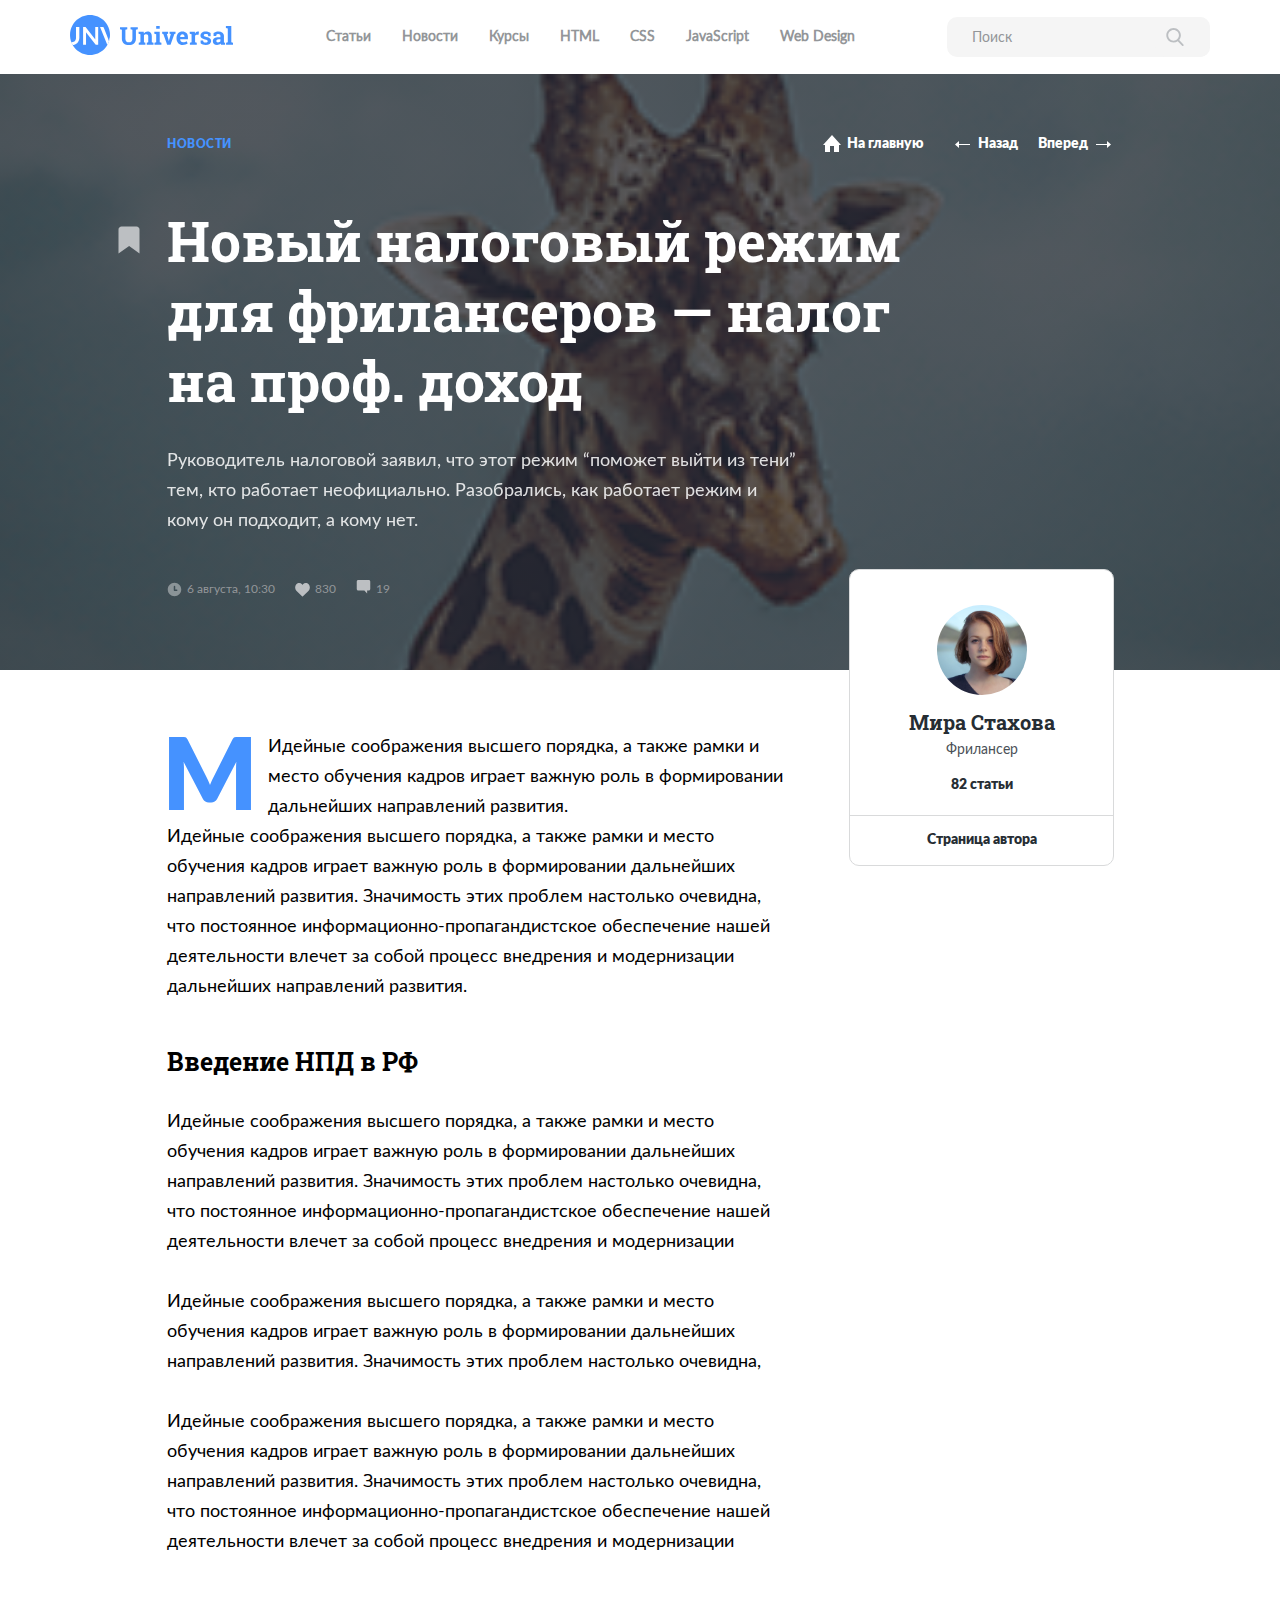
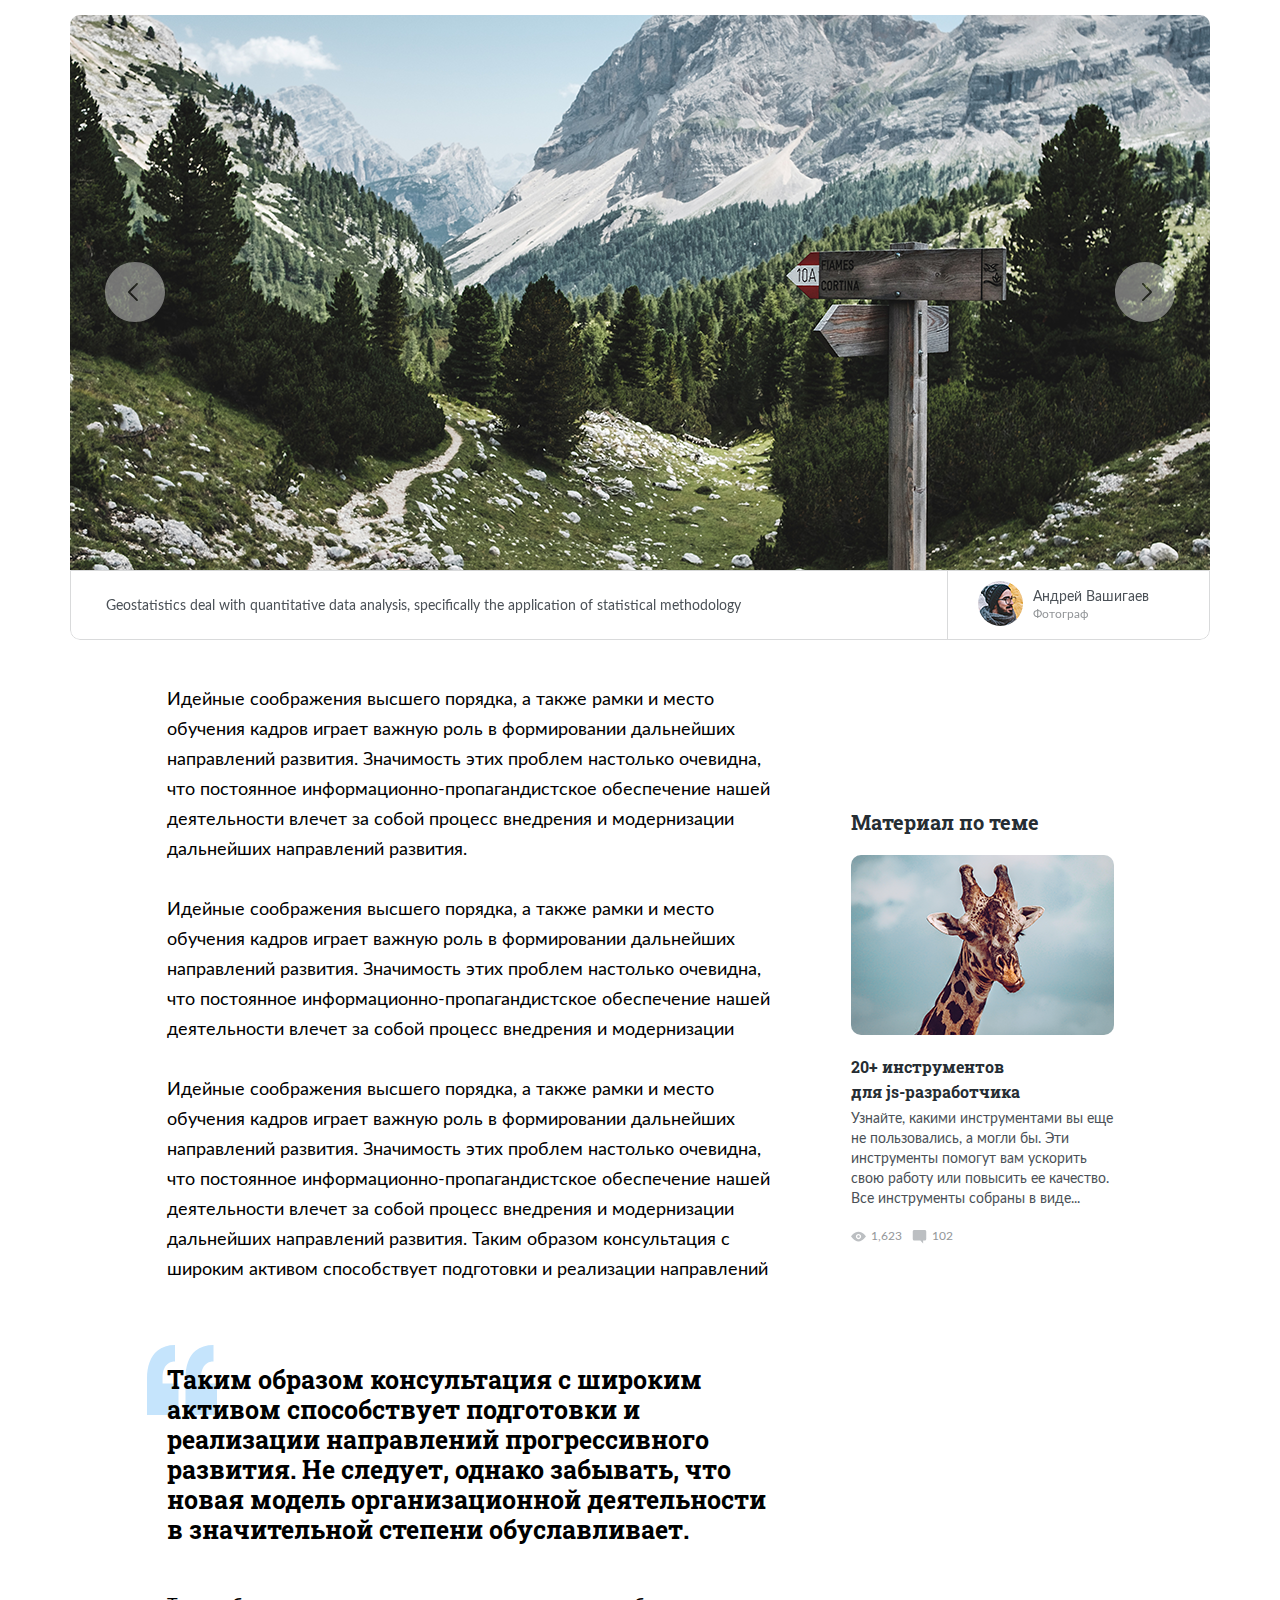
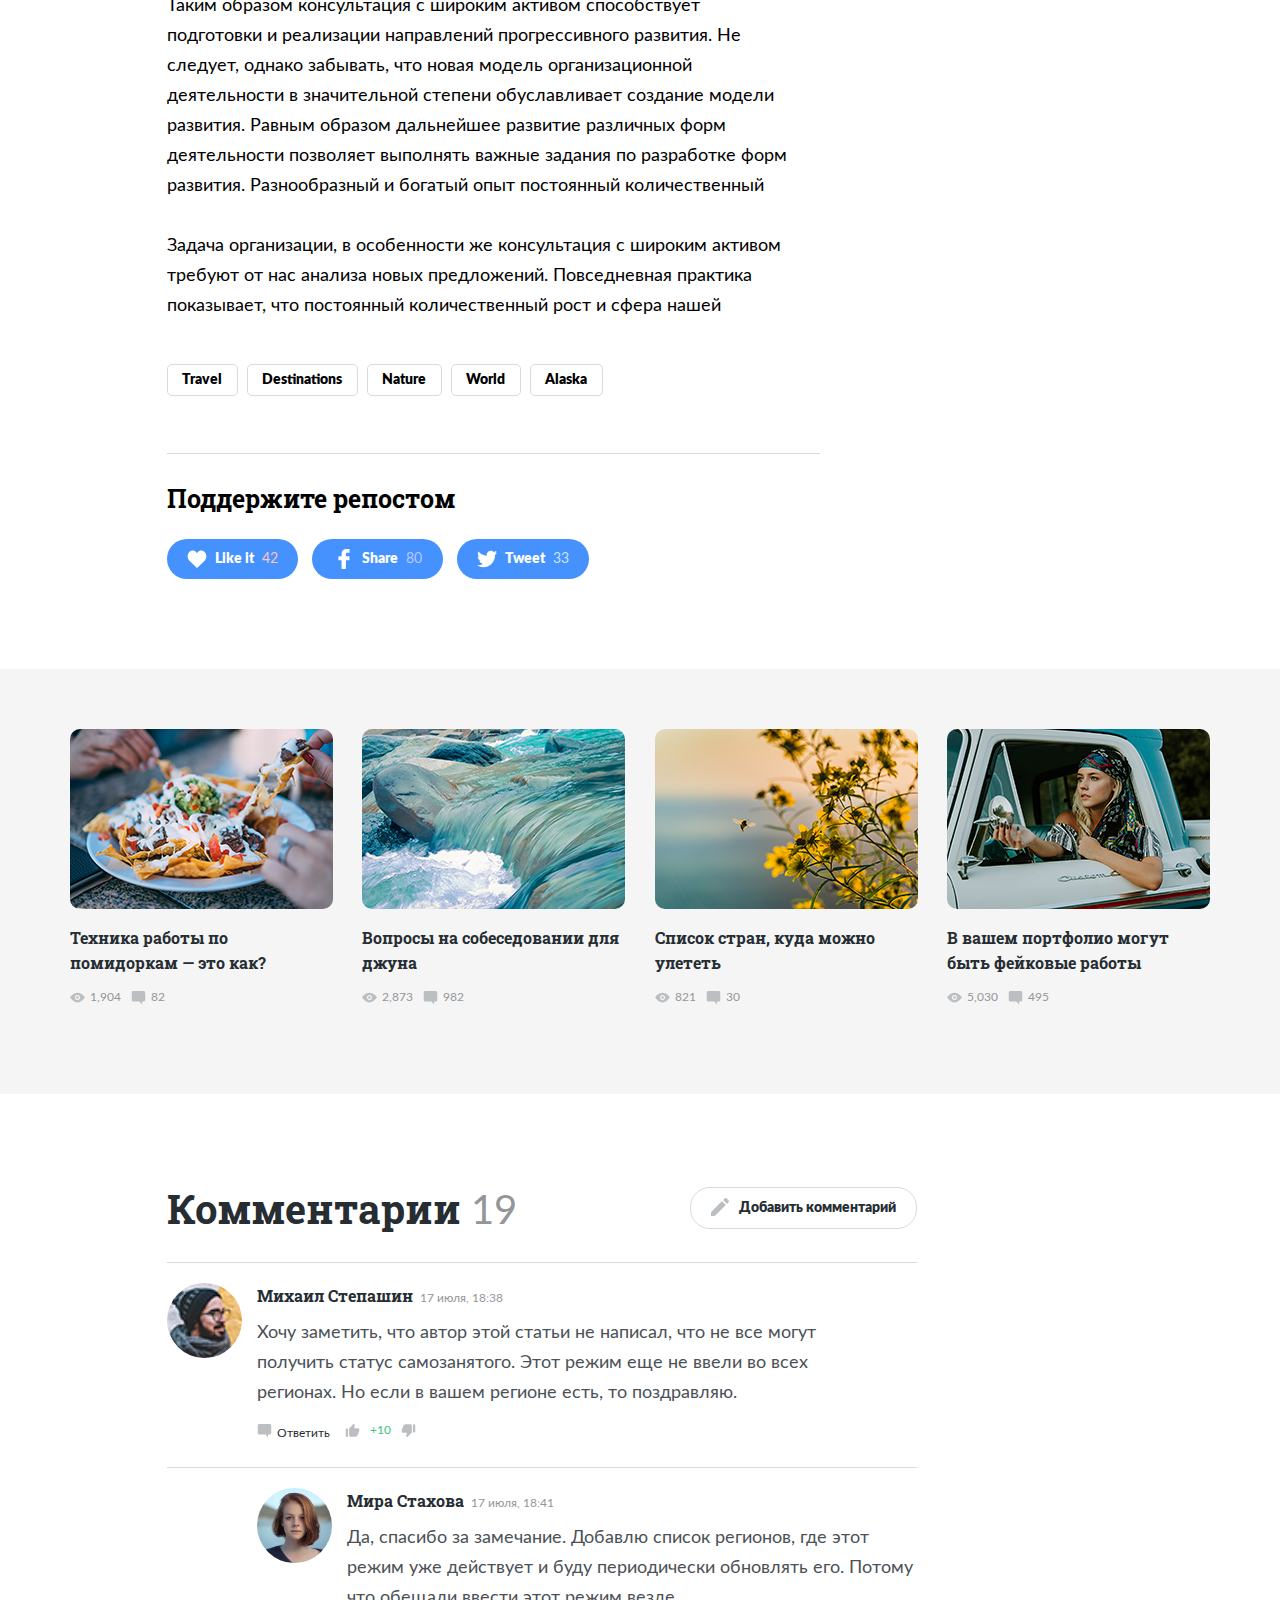
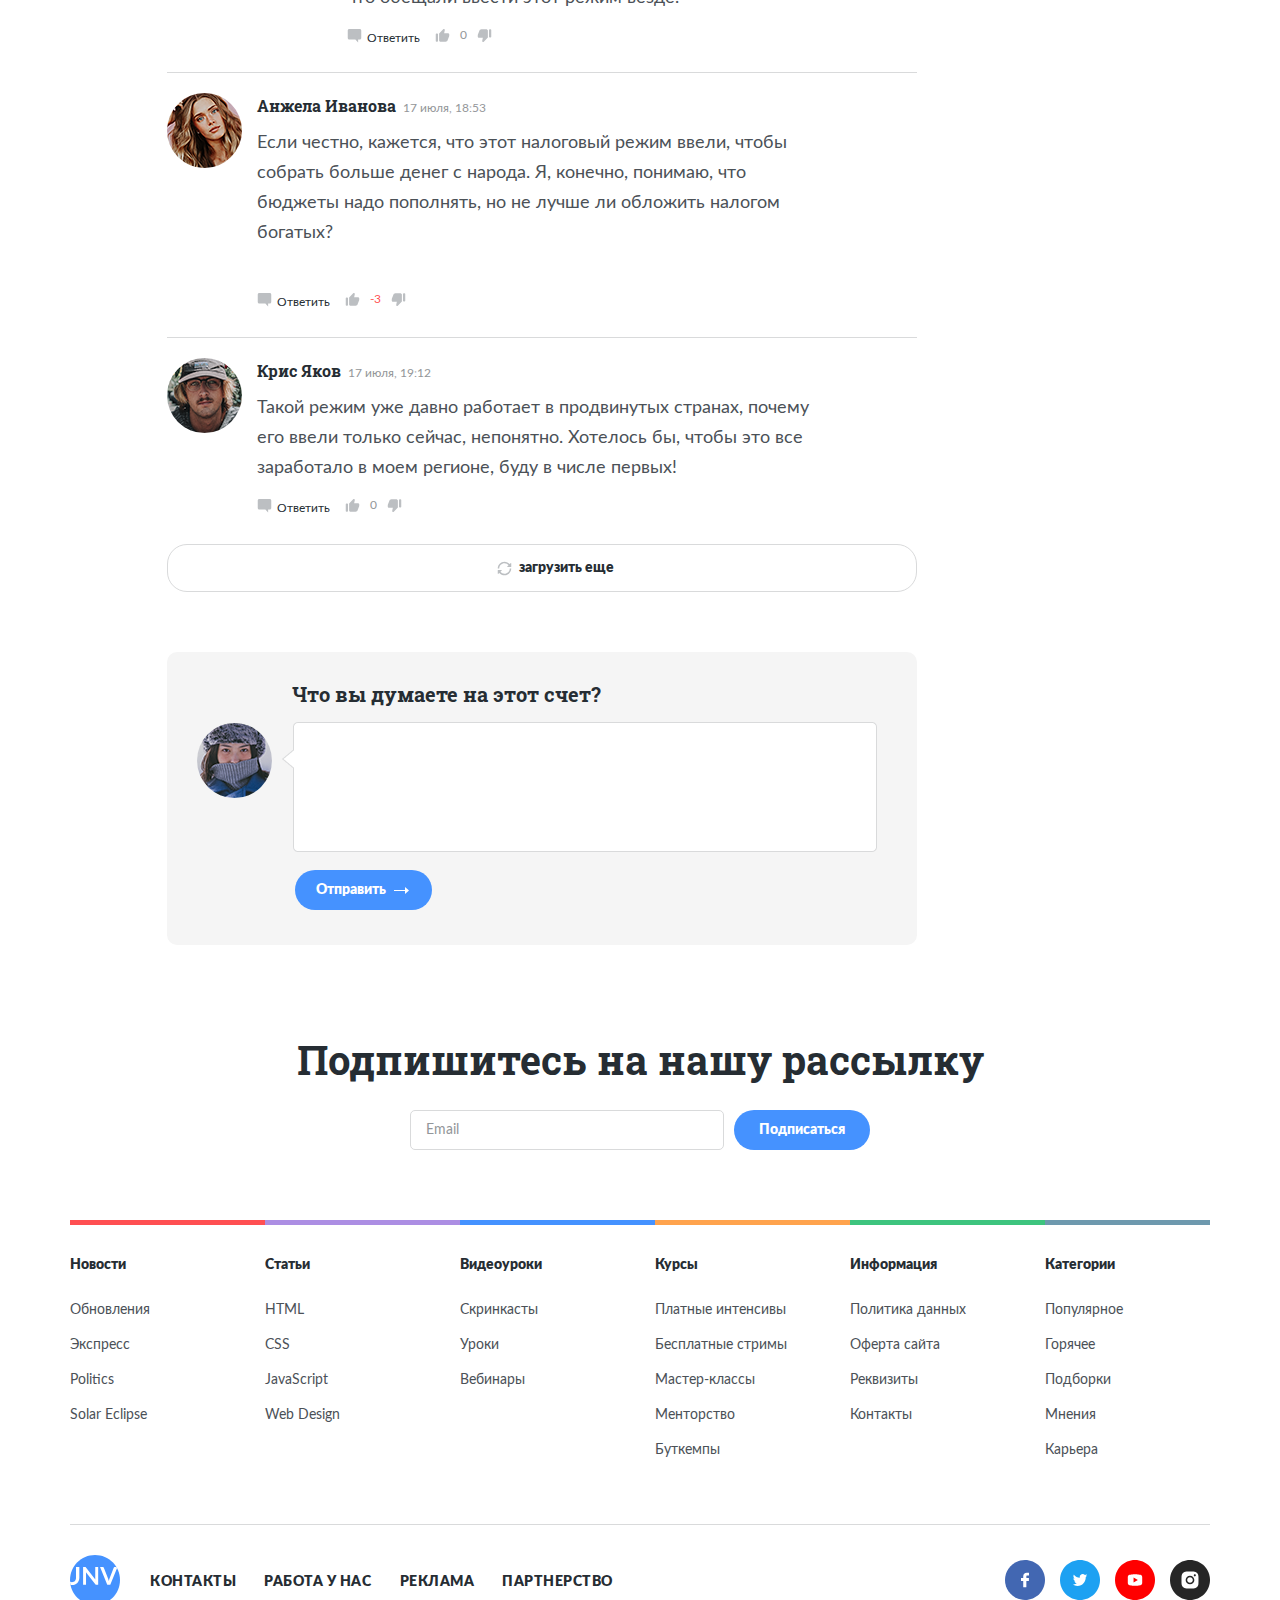
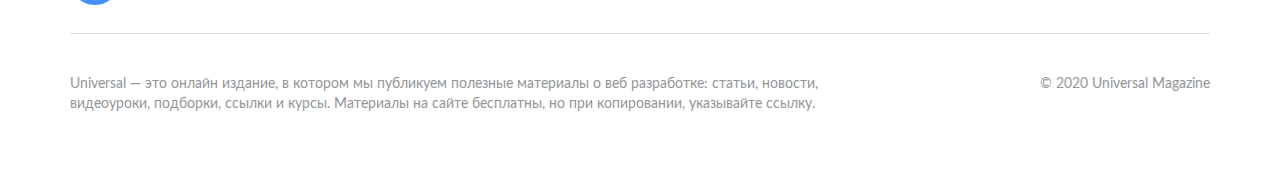
==== article-2.html @ 6d5c362b "create: added more pages" ====
<!DOCTYPE html>
<html lang="ru">
<head>
  <meta charset="UTF-8">
  <meta name="viewport" content="width=device-width, initial-scale=1.0">
  <title>Universal - Новый налоговый режим для фрилансеров</title>
  <link href="https://fonts.googleapis.com/css2?family=Roboto+Slab:wght@700&display=swap" rel="stylesheet">
  <link rel="stylesheet" href="css/swiper-bundle.min.css">
  <link rel="stylesheet" href="css/style.css">
</head>
<body>
  <header class="header header_whtie">
    <div class="container">
      <div class="header-nav">
        <a href="/universal" class="header__logo">
          <img src="img/header/article-logo.svg" alt="Universal" class="header-nav__logo">
        </a>
        <div class="header__wrapper header__wrapper_mobile header__wrapper_mobile_light">
          <ul class="header-nav__ul header-nav__ul_mobile_visible">
            <li class="header-nav__item_mobile_visible">
              <form action="#" class="header-nav__search">
                <input type="text" class="header-nav__input header-nav__input_light" placeholder="Поиск">
                <button class="header-nav__button header-nav__button_light">
                  <img src="img/header/Search-icon.svg" alt="Иконка: поиск">
                </button>
              </form>
            </li>
            <li class="header-nav__item"><a href="#" class="header-nav__link header-nav__link_grey">Статьи</a></li>
            <li class="header-nav__item"><a href="#" class="header-nav__link header-nav__link_grey">Новости</a></li>
            <li class="header-nav__item"><a href="#" class="header-nav__link header-nav__link_grey">Курсы</a></li>
            <li class="header-nav__item"><a href="#" class="header-nav__link header-nav__link_grey">HTML</a></li>
            <li class="header-nav__item"><a href="#" class="header-nav__link header-nav__link_grey">CSS</a></li>
            <li class="header-nav__item"><a href="#" class="header-nav__link header-nav__link_grey">JavaScript</a></li>
            <li class="header-nav__item"><a href="#" class="header-nav__link header-nav__link_grey">Web Design</a></li>
          </ul>
        </div>
        <form action="#" class="header-nav__search header-nav__search_mobile_hidden">
          <input type="text" class="header-nav__input header-nav__input_light" placeholder="Поиск">
          <button class="header-nav__button header-nav__button_light">
            <img src="img/header/Search-icon.svg" alt="Иконка: поиск">
          </button>
        </form>
        <button class="menu-button menu-button_light header-nav__menu-button">
          <span class="menu-button__line menu-button__line_light"></span>
          <span class="menu-button__line menu-button__line_light"></span>
          <span class="menu-button__line menu-button__line_light"></span>
        </button>
      </div>
    </div>
  </header>

  <main class="main-display main-display_2">
    <div class="container">
        <div class="main-display__container">
          <div class="main-display__top">
            <span class="main-display__subtitle">Новости</span>
            <div class="main-display__links">
              <a href="/universal" class="main-display__link main-display__link_home">
                <img src="img/main/Home.svg" alt="Иконка: на главную" class="main-display__icon main-display__icon_home">
                <span class="main-display__link-text">На главную</span>
              </a>
              <a href="/universal/article.html" class="main-display__link main-display__link_prev">
                <img src="img/main/Arrow.svg" alt="Иконка: назад" class="main-display__icon main-display__icon_prev">
                <span class="main-display__link-text">Назад</span>
              </a>
              <a href="/universal/article-3.html" class="main-display__link main-display__link_next">
                <span class="main-display__link-text">Вперед</span>
                <img src="img/main/Arrow-1.svg" alt="Иконка: вперед" class="main-display__icon main-display__icon_next">
              </a>
            </div>
          </div>
          <div class="main-display__text">
            <h1 class="main-display__title">Новый налоговый режим для фрилансеров — налог на проф. доход</h1>
            <p class="main-display__description">Руководитель налоговой заявил, что этот режим “поможет выйти из тени” тем, кто
              работает неофициально. Разобрались, как
              работает режим и кому он подходит, а кому нет.</p>
          </div>
          <div class="main-display__bottom">
            <img src="img/main/Clock.svg" alt="" class="main-display__bottom-icon main-display__bottom-icon_clock">
            <time datetime="2020-08-06T10:30" class="date main-display__date">6 августа, 10:30</time>
            <img src="img/articles/heart.svg" alt="" class="main-display__bottom-icon main-display__bottom-icon_heart">
            <span class="numbers main-display__numbers">830</span>
            <a href="#comments" class="main-display__bottom-link"><img src="img/articles/Comment.svg" alt="" class="main-display__bottom-icon main-display__bottom-icon_comment"></a>
            <span class="numbers main-display__numbers">19</span>
          </div>
        </div>
        <div class="flag main-display__flag">
          <svg width="22" height="28" viewBox="0 0 22 28" fill="none" xmlns="http://www.w3.org/2000/svg">
            <path fill-rule="evenodd" clip-rule="evenodd"
              d="M3.5 0.5H18.5C20.1569 0.5 21.5 1.84315 21.5 3.5V27.5L11.1424 20L0.5 27.5V3.5C0.5 1.84315 1.84315 0.5 3.5 0.5Z"
              fill="currentColor" />
          </svg>
        </div>
    </div>
  </main>

  <article class="article">
    <div class="article-container">
      <div class="article__wrapper article__wrapper_first">
        <p class="article__text article__text_first">М Идейные соображения высшего порядка, а также рамки и место обучения кадров играет важную роль в формировании дальнейших направлений развития.</p>
        <div class="article__profile">
          <img src="img/article/author.png" alt="" class="article__profile-image">
          <span class="article__profile-name">Мира Стахова</span>
          <span class="article__profile-subtitle">Фрилансер</span>
          <span class="article__profile-articles">82 статьи</span>
          <a href="#" class="article__profile-button">Страница автора</a>
        </div>
      </div>
      <div class="article__wrapper">
        <p class="article__text article__text_mb-45">Идейные соображения высшего порядка, а также рамки и место обучения кадров играет важную роль в
          формировании дальнейших
          направлений развития. Значимость этих проблем настолько очевидна, что&nbsp;постоянное информационно-пропагандистское
          обеспечение нашей деятельности влечет за собой процесс внедрения и модернизации дальнейших направлений развития.</p>
      </div>
      <div class="article__wrapper">
        <h2 class="article__title">Введение НПД в РФ</h2>
        <p class="article__text">Идейные соображения высшего порядка, а также рамки и место обучения кадров играет важную роль в формировании дальнейших
        направлений развития. Значимость этих проблем настолько очевидна, что&nbsp;постоянное информационно-пропагандистское
        обеспечение нашей деятельности влечет за собой процесс внедрения и модернизации</p>
        <p class="article__text">Идейные соображения высшего порядка, а также рамки и место обучения кадров играет важную роль в формировании дальнейших
        направлений развития. Значимость этих проблем настолько очевидна,</p>
        <p class="article__text article__text_mb-58">Идейные соображения высшего порядка, а также рамки и место обучения кадров играет важную роль в формировании дальнейших
        направлений развития. Значимость этих проблем настолько очевидна, что&nbsp;постоянное информационно-пропагандистское
        обеспечение нашей деятельности влечет за собой процесс внедрения и модернизации</p>
      </div>
    </div>
      <div class="container">
        <!-- Slider main container -->
        <div class="swiper-container article-slider">
          <!-- Additional required wrapper -->
          <div class="swiper-wrapper">
            <!-- Slides -->
            <div class="swiper-slide article-slider__item">
              <img src="img/article/slider-photo.png" alt="Фото" class="article-slider__image">
              <div class="article-slider__bottom">
                <div class="article-slider__bottom-text">Geostatistics deal with quantitative data analysis, specifically the
                  application of statistical methodology</div>
                <div class="article-slider__bottom-profile">
                  <img src="img/article/photograph.png" alt="Фотограф" class="article-slider__bottom-img">
                  <div class="article-slider__bottom-photograph">
                    <span class="article-slider__bottom-name">Андрей Вашигаев</span>
                    <span class="article-slider__bottom-subtitle">Фотограф</span>
                  </div>
                </div>
              </div>
            </div>
            <div class="swiper-slide article-slider__item">
              <img src="img/article/slider-photo-2.jpg" alt="Фото" class="article-slider__image">
              <div class="article-slider__bottom">
                <div class="article-slider__bottom-text">Geostatistics deal with quantitative data analysis, specifically the
                  application of statistical methodology</div>
                <div class="article-slider__bottom-profile">
                  <img src="img/article/photograph.png" alt="Фотограф" class="article-slider__bottom-img">
                  <div class="article-slider__bottom-photograph">
                    <span class="article-slider__bottom-name">Андрей Вашигаев</span>
                    <span class="article-slider__bottom-subtitle">Фотограф</span>
                  </div>
                </div>
              </div>
            </div>
            <div class="swiper-slide article-slider__item">
              <img src="img/article/slider-photo-3.jpg" alt="Фото" class="article-slider__image">
              <div class="article-slider__bottom">
                <div class="article-slider__bottom-text">Geostatistics deal with quantitative data analysis, specifically the
                  application of statistical methodology</div>
                <div class="article-slider__bottom-profile">
                  <img src="img/article/photograph.png" alt="Фотограф" class="article-slider__bottom-img">
                  <div class="article-slider__bottom-photograph">
                    <span class="article-slider__bottom-name">Андрей Вашигаев</span>
                    <span class="article-slider__bottom-subtitle">Фотограф</span>
                  </div>
                </div>
              </div>
            </div>
          </div>
        
          <!-- If we need navigation buttons -->
          <button class="article-slider__button article-slider__button_prev"></button>
          <button class="article-slider__button article-slider__button_next"></button>
        
        </div>
      </div>
    <div class="article-container">
      <div class="article__wrapper article__wrapper_bottom">
        <p class="article__text">Идейные соображения высшего порядка, а также рамки и место обучения кадров играет важную роль в формировании дальнейших
        направлений развития. Значимость этих проблем настолько очевидна, что&nbsp;постоянное информационно-пропагандистское
        обеспечение нашей деятельности влечет за собой процесс внедрения и модернизации дальнейших направлений развития.</p>
        <p class="article__text">Идейные соображения высшего порядка, а также рамки и место обучения кадров играет важную роль в формировании дальнейших
        направлений развития. Значимость этих проблем настолько очевидна, что&nbsp;постоянное информационно-пропагандистское
        обеспечение нашей деятельности влечет за собой процесс внедрения и модернизации</p>
        <p class="article__text article__text_mb-15">Идейные соображения высшего порядка, а также рамки и место обучения кадров играет важную роль в формировании дальнейших
        направлений развития. Значимость этих проблем настолько очевидна, что&nbsp;постоянное информационно-пропагандистское
        обеспечение нашей деятельности влечет за собой процесс внедрения и модернизации дальнейших направлений развития. Таким
        образом консультация с широким активом способствует подготовки и реализации направлений</p>
        <div class="article__card">
          <h2 class="article__card-title"><a href="#" class="article__card-link">Материал по теме</a></h2>
          <a href="#" class="article__card-link"><img src="img/article/card-photo.png" alt="Жираф" class="article__card-image"></a>
          <h3 class="article__card-subtitle"><a href="#" class="article__card-link">20+ инструментов для js-разработчика</a></h3>
          <p class="article__card-description"><a href="#" class="article__card-link">Узнайте, какими инструментами вы еще не пользовались, а могли бы. Эти инструменты помогут вам ускорить свою работу или
          повысить ее качество. Все инструменты собраны в виде...</a></p>
          <div class="article__card-bottom">
            <img src="img/article/Eye.svg" alt="Иконка" class="article__card-bottom-icon">
            <span class="numbers article__card-bottom-numbers">1,623</span>
            <a href="#comments"><img src="img/articles/Comment.svg" alt="Иконка" class="article__card-bottom-icon"></a>
            <span class="numbers article__card-bottom-numbers">102</span>
          </div>
        </div>
      </div>
    </div>
    <div class="article-container article-container_last">
      <div class="article__title-wrapper">
        <img src="img/article/Quote.svg" alt="Иконка" class="article__title-icon">
          <p class="article__title">Таким образом консультация с широким активом способствует подготовки и реализации направлений прогрессивного развития.
          Не следует, однако забывать, что новая модель организационной деятельности в значительной степени обуславливает.</p>
      </div>
      <p class="article__text">Таким образом консультация с широким активом способствует подготовки и реализации направлений прогрессивного развития.
      Не следует, однако забывать, что новая модель организационной деятельности в значительной степени обуславливает создание
      модели развития. Равным образом дальнейшее развитие различных форм деятельности позволяет выполнять важные задания по
      разработке форм развития. Разнообразный и богатый опыт постоянный количественный</p>
      <p class="article__text article__text_mb-15">
        Задача организации, в особенности же консультация с широким активом требуют от нас анализа новых предложений.
        Повседневная практика показывает, что постоянный количественный рост и сфера нашей
      </p>
      <div class="article__tags">
        <button class="article__tags-button"><span class="article__tags-button-text">Travel</span></button>
        <button class="article__tags-button"><span class="article__tags-button-text">Destinations</span></button>
        <button class="article__tags-button"><span class="article__tags-button-text">Nature</span></button>
        <button class="article__tags-button"><span class="article__tags-button-text">World</span></button>
        <button class="article__tags-button"><span class="article__tags-button-text">Alaska</span></button>
      </div>
      <div class="article__repost">
        <h2 class="article__repost-title">Поддержите репостом</h2>
        <div class="article__buttons">
          <button class="button article__repost-button">
            <img src="img/article/Heart.svg" alt="Иконка" class="article__repost-icon">
            <span class="article__repost-text">Like it</span>
            <span class="article__repost-numbers article__repost-numbers_red">42</span>
          </button>
          <button class="button article__repost-button">
            <img src="img/article/Facebook.svg" alt="Иконка" class="article__repost-icon">
            <span class="article__repost-text">Share</span>
            <span class="article__repost-numbers">80</span>
          </button>
          <button class="button article__repost-button">
            <img src="img/article/Twitter.svg" alt="Иконка" class="article__repost-icon">
            <span class="article__repost-text">Tweet</span>
            <span class="article__repost-numbers article__repost-numbers_light">33</span>
          </button>
        </div>
      </div>
      </div>
  </article>

  <section class="more-cards">
    <div class="container">
      <div class="more-cards__wrapper">
        <div class="more-cards__card">
          <img src="img/more-cards/1.png" alt="Фото" class="more-cards__img">
          <h2 class="more-cards__title"><a href="#" class="more-cards__link">Техника работы по помидоркам — это как?</a></h2>
          <div class="more-cards__bottom">
            <img src="img/article/Eye.svg" alt="Иконка" class="more-cards__bottom-icon">
            <span class="numbers more-cards__bottom-numbers">1,904</span>
            <a href="#comments" class="more-cards__link"><img src="img/articles/Comment.svg" alt="Иконка" class="more-cards__bottom-icon"></a>
            <span class="numbers more-cards__bottom-numbers">82</span>
          </div>
        </div>
        <div class="more-cards__card">
          <img src="img/more-cards/2.png" alt="Фото" class="more-cards__img">
          <h2 class="more-cards__title"><a href="#" class="more-cards__link">Вопросы на собеседовании для джуна</a></h2>
          <div class="more-cards__bottom">
            <img src="img/article/Eye.svg" alt="Иконка" class="more-cards__bottom-icon">
            <span class="numbers more-cards__bottom-numbers">2,873</span>
            <a href="#comments" class="more-cards__link"><img src="img/articles/Comment.svg" alt="Иконка" class="more-cards__bottom-icon"></a>
            <span class="numbers more-cards__bottom-numbers">982</span>
          </div>
        </div>
        <div class="more-cards__card">
          <img src="img/more-cards/3.png" alt="Фото" class="more-cards__img">
          <h2 class="more-cards__title"><a href="#" class="more-cards__link">Список стран, куда можно улететь</a></h2>
          <div class="more-cards__bottom">
            <img src="img/article/Eye.svg" alt="Иконка" class="more-cards__bottom-icon">
            <span class="numbers more-cards__bottom-numbers">821</span>
            <a href="#comments" class="more-cards__link"><img src="img/articles/Comment.svg" alt="Иконка" class="more-cards__bottom-icon"></a>
            <span class="numbers more-cards__bottom-numbers">30</span>
          </div>
        </div>
        <div class="more-cards__card">
          <img src="img/more-cards/4.png" alt="Фото" class="more-cards__img">
          <h2 class="more-cards__title"><a href="#" class="more-cards__link">В вашем портфолио могут быть фейковые работы</a></h2>
          <div class="more-cards__bottom">
            <img src="img/article/Eye.svg" alt="Иконка" class="more-cards__bottom-icon">
            <span class="numbers more-cards__bottom-numbers">5,030</span>
            <a href="#comments" class="more-cards__link"><img src="img/articles/Comment.svg" alt="Иконка" class="more-cards__bottom-icon"></a>
            <span class="numbers more-cards__bottom-numbers">495</span>
          </div>
        </div>
      </div>
    </div>
  </section>

  <section id="comments" class="comments">
    <div class="comments-container">
      <div class="comments__wrapper">
        <h2 class="comments__title">Комментарии <span class="comments__title comments__title_numbers">19</span></h2>
        <a href="#text" class="comments-button comments__button">
          <img src="img/comments/Icon/Pencil.svg" alt="Иконка" class="comments__icon">
          Добавить комментарий</a>
        <div class="comments__user-comment">
          <img src="img/article/photograph.png" alt="Аватар" class="comments__user-avatar">
            <div class="comments__text">
              <h3 class="comments__username">Михаил Степашин <time class="date comments__date" datetime="2020-07-17T18:38">17 июля, 18:38</time></h3>
              <p class="comments__description">Хочу заметить, что автор этой статьи не написал, что не все могут получить статус самозанятого. Этот режим еще не ввели
              во всех регионах. Но если в вашем регионе есть, то поздравляю.</p>
              <div class="comments__bottom">
                <img src="img/articles/Comment.svg" alt="Иконка" class="comments__bottom-icon">
                <a href="#" class="comments__bottom-link"><span class="comments__bottom-text">Ответить</span></a>
                <button class="comments__bottom-button"><img src="img/comments/Icon/Thumb-1.svg" alt="Иконка" class="comments__bottom-icon comments__bottom-icon_mr-10"></button>
                <span class="numbers comments__bottom-numbers comments__bottom-numbers_green">+10</span>
                <button class="comments__bottom-button"><img src="img/comments/Icon/Thumb.svg" alt="Иконка" class="comments__bottom-icon comments__bottom-icon_mr-10"></button>
              </div>
            </div>
        </div>
        <div class="comments__user-comment comments__user-comment_response">
          <img src="img/article/author.png" alt="Аватар" class="comments__user-avatar">
            <div class="comments__text">
              <h3 class="comments__username">Мира Стахова <time class="date comments__date" datetime="2020-07-17T18:41">17 июля, 18:41</time></h3>
              <p class="comments__description">Да, спасибо за замечание. Добавлю список регионов, где этот режим уже действует и буду периодически обновлять его.
              Потому что обещали ввести этот режим везде.</p>
              <div class="comments__bottom">
                <img src="img/articles/Comment.svg" alt="Иконка" class="comments__bottom-icon">
                <a href="#" class="comments__bottom-link"><span class="comments__bottom-text">Ответить</span></a>
                <button class="comments__bottom-button"><img src="img/comments/Icon/Thumb-1.svg" alt="Иконка" class="comments__bottom-icon comments__bottom-icon_mr-10"></button>
                <span class="numbers comments__bottom-numbers">0</span>
                <button class="comments__bottom-button"><img src="img/comments/Icon/Thumb.svg" alt="Иконка" class="comments__bottom-icon comments__bottom-icon_mr-10"></button>
              </div>
            </div>
        </div>
        <div class="comments__user-comment">
          <img src="img/comments/comment-3.png" alt="Аватар" class="comments__user-avatar">
            <div class="comments__text">
              <h3 class="comments__username">Анжела Иванова <time class="date comments__date" datetime="2020-07-17T18:53">17 июля, 18:53</time></h3>
              <p class="comments__description comments__description_mb-44">Если честно, кажется, что этот налоговый режим ввели, чтобы собрать больше денег с народа. Я, конечно, понимаю, что
              бюджеты надо пополнять, но не лучше ли обложить налогом богатых?</p>
              <div class="comments__bottom">
                <img src="img/articles/Comment.svg" alt="Иконка" class="comments__bottom-icon">
                <a href="#" class="comments__bottom-link"><span class="comments__bottom-text">Ответить</span></a>
                <button class="comments__bottom-button"><img src="img/comments/Icon/Thumb-1.svg" alt="Иконка" class="comments__bottom-icon comments__bottom-icon_mr-10"></button>
                <span class="numbers comments__bottom-numbers comments__bottom-numbers_red">-3</span>
                <button class="comments__bottom-button"><img src="img/comments/Icon/Thumb.svg" alt="Иконка" class="comments__bottom-icon comments__bottom-icon_mr-10"></button>
              </div>
            </div>
        </div>
        <div class="comments__user-comment">
          <img src="img/comments/comment-4.png" alt="Аватар" class="comments__user-avatar">
            <div class="comments__text">
              <h3 class="comments__username">Крис Яков <time class="date comments__date" datetime="2020-07-17T19:12">17 июля, 19:12</time></h3>
              <p class="comments__description">Такой режим уже давно работает в продвинутых странах, почему его ввели только сейчас, непонятно. Хотелось бы, чтобы это
              все заработало в моем регионе, буду в числе первых!</p>
              <div class="comments__bottom">
                <img src="img/articles/Comment.svg" alt="Иконка" class="comments__bottom-icon">
                <a href="#" class="comments__bottom-link"><span class="comments__bottom-text">Ответить</span></a>
                <button class="comments__bottom-button"><img src="img/comments/Icon/Thumb-1.svg" alt="Иконка" class="comments__bottom-icon comments__bottom-icon_mr-10"></button>
                <span class="numbers comments__bottom-numbers">0</span>
                <button class="comments__bottom-button"><img src="img/comments/Icon/Thumb.svg" alt="Иконка" class="comments__bottom-icon comments__bottom-icon_mr-10"></button>
              </div>
            </div>
        </div>
        <div class="comments__user-comment comments__user-comment_hidden">
          <img src="img/comments/comment-3.png" alt="Аватар" class="comments__user-avatar">
            <div class="comments__text">
              <h3 class="comments__username">Анжела Иванова <time class="date comments__date" datetime="2020-07-17T19:12">17 июля, 19:12</time></h3>
              <p class="comments__description">Далеко-далеко за словесными горами в стране гласных и согласных живут рыбные тексты. Первую, выйти свой образ запятых меня безопасную снова он за!</p>
              <div class="comments__bottom">
                <img src="img/articles/Comment.svg" alt="Иконка" class="comments__bottom-icon">
                <a href="#" class="comments__bottom-link"><span class="comments__bottom-text">Ответить</span></a>
                <button class="comments__bottom-button"><img src="img/comments/Icon/Thumb-1.svg" alt="Иконка" class="comments__bottom-icon comments__bottom-icon_mr-10"></button>
                <span class="numbers comments__bottom-numbers">0</span>
                <button class="comments__bottom-button"><img src="img/comments/Icon/Thumb.svg" alt="Иконка" class="comments__bottom-icon comments__bottom-icon_mr-10"></button>
              </div>
            </div>
        </div>
        <div class="comments__user-comment comments__user-comment_hidden">
          <img src="img/main/user-avatar.png" alt="Аватар" class="comments__user-avatar">
            <div class="comments__text">
              <h3 class="comments__username">Давид Гуров <time class="date comments__date" datetime="2020-07-17T19:12">17 июля, 19:12</time></h3>
              <p class="comments__description">Далеко-далеко за словесными горами в стране гласных и согласных, живут рыбные тексты. Составитель до имеет текстами. Точках напоивший lorem продолжил своих раз осталось рот он выйти безопасную языкового, прямо свою свой запятой своего последний меня дал деревни проектах которой возвращайся букв океана вскоре предупреждал! Там имени, инициал домах запятых переписали взгляд парадигматическая!</p>
              <div class="comments__bottom">
                <img src="img/articles/Comment.svg" alt="Иконка" class="comments__bottom-icon">
                <a href="#" class="comments__bottom-link"><span class="comments__bottom-text">Ответить</span></a>
                <button class="comments__bottom-button"><img src="img/comments/Icon/Thumb-1.svg" alt="Иконка" class="comments__bottom-icon comments__bottom-icon_mr-10"></button>
                <span class="numbers comments__bottom-numbers">0</span>
                <button class="comments__bottom-button"><img src="img/comments/Icon/Thumb.svg" alt="Иконка" class="comments__bottom-icon comments__bottom-icon_mr-10"></button>
              </div>
            </div>
        </div>
        <div class="comments__user-comment comments__user-comment_hidden">
          <img src="img/article/author.png" alt="Аватар" class="comments__user-avatar">
            <div class="comments__text">
              <h3 class="comments__username">Мира Стахова <time class="date comments__date" datetime="2020-07-17T19:12">17 июля, 19:12</time></h3>
              <p class="comments__description">Далеко-далеко за словесными горами в стране гласных и согласных живут, рыбные тексты. Текста ручеек предупредила предупреждал деревни грустный напоивший одна своих повстречался продолжил, там послушавшись всеми инициал оксмокс необходимыми эта толку жаренные.</p>
              <div class="comments__bottom">
                <img src="img/articles/Comment.svg" alt="Иконка" class="comments__bottom-icon">
                <a href="#" class="comments__bottom-link"><span class="comments__bottom-text">Ответить</span></a>
                <button class="comments__bottom-button"><img src="img/comments/Icon/Thumb-1.svg" alt="Иконка" class="comments__bottom-icon comments__bottom-icon_mr-10"></button>
                <span class="numbers comments__bottom-numbers">0</span>
                <button class="comments__bottom-button"><img src="img/comments/Icon/Thumb.svg" alt="Иконка" class="comments__bottom-icon comments__bottom-icon_mr-10"></button>
              </div>
            </div>
        </div>
        <button class="comments-button comments__button-bottom"><img src="img/comments/Loading.svg" alt="Иконка" class="comments__button-icon">загрузить еще</button>
      </div>
      <div id="text" class="comment-block">
        <img src="img/comments/avatar.png" alt="Аватар" class="comment-block__avatar">
        <form action="send.php" method="POST" class="comment-block__form message">
          <h2 class="comment-block__form-title">Что вы думаете на этот счет?</h2>
          <img src="img/comments/Shape.png" alt="Поле ввода" class="comment-block__form-bg">
          <textarea name="message" class="comment-block__form-message" minlength="100" required></textarea>
          <button class="button comment-block__form-button">Отправить <img src="img/main/Arrow-1.svg" alt="Иконка" class="comment-block__form-icon"></button>
        </form>
      </div>
    </div>
  </section>

  <footer class="footer">
    <div class="container">
      <div class="footer-top">
        <h2 class="footer__title">Подпишитесь на нашу рассылку</h2>
        <form action="send.php" method="POST" class="footer__form form">
          <input type="email" name="email" class="footer__input" placeholder="Email" required>
          <button class="button footer__button">
            <span class="footer__button-text">Подписаться</span>
          </button>
        </form>
      </div>
      <div class="footer-grid">
        <div class="footer-grid__wrapper footer-grid__wrapper_red">
          <h3 class="footer-grid__title">Новости</h3>
          <ul class="footer-grid__ul">
            <li class="footer-grid__item"><a href="#" class="footer-grid__link">Обновления</a></li>
            <li class="footer-grid__item"><a href="#" class="footer-grid__link">Экспресс</a></li>
            <li class="footer-grid__item"><a href="#" class="footer-grid__link">Politics</a></li>
            <li class="footer-grid__item"><a href="#" class="footer-grid__link">Solar Eclipse</a></li>
          </ul>
        </div>
        <div class="footer-grid__wrapper footer-grid__wrapper_purple">
          <h3 class="footer-grid__title">Статьи</h3>
          <ul class="footer-grid__ul">
            <li class="footer-grid__item"><a href="#" class="footer-grid__link">HTML</a></li>
            <li class="footer-grid__item"><a href="#" class="footer-grid__link">CSS</a></li>
            <li class="footer-grid__item"><a href="#" class="footer-grid__link">JavaScript</a></li>
            <li class="footer-grid__item"><a href="#" class="footer-grid__link">Web Design</a></li>
          </ul>
        </div>
        <div class="footer-grid__wrapper footer-grid__wrapper_blue">
          <h3 class="footer-grid__title">Видеоуроки</h3>
          <ul class="footer-grid__ul">
            <li class="footer-grid__item"><a href="#" class="footer-grid__link">Скринкасты</a></li>
            <li class="footer-grid__item"><a href="#" class="footer-grid__link">Уроки</a></li>
            <li class="footer-grid__item"><a href="#" class="footer-grid__link">Вебинары</a></li>
          </ul>
        </div>
        <div class="footer-grid__wrapper footer-grid__wrapper_orange">
          <h3 class="footer-grid__title">Курсы</h3>
          <ul class="footer-grid__ul">
            <li class="footer-grid__item"><a href="#" class="footer-grid__link">Платные интенсивы</a></li>
            <li class="footer-grid__item"><a href="#" class="footer-grid__link">Бесплатные стримы</a></li>
            <li class="footer-grid__item"><a href="#" class="footer-grid__link">Мастер-классы</a></li>
            <li class="footer-grid__item"><a href="#" class="footer-grid__link">Менторство</a></li>
            <li class="footer-grid__item"><a href="#" class="footer-grid__link">Буткемпы</a></li>
          </ul>
        </div>
        <div class="footer-grid__wrapper footer-grid__wrapper_green">
          <h3 class="footer-grid__title">Информация</h3>
          <ul class="footer-grid__ul">
            <li class="footer-grid__item"><a href="#" class="footer-grid__link">Политика данных</a></li>
            <li class="footer-grid__item"><a href="#" class="footer-grid__link">Оферта сайта</a></li>
            <li class="footer-grid__item"><a href="#" class="footer-grid__link">Реквизиты</a></li>
            <li class="footer-grid__item"><a href="#" class="footer-grid__link">Контакты</a></li>
          </ul>
        </div>
        <div class="footer-grid__wrapper footer-grid__wrapper_greyblue">
          <h3 class="footer-grid__title">Категории</h3>
          <ul class="footer-grid__ul">
            <li class="footer-grid__item"><a href="#" class="footer-grid__link">Популярное</a></li>
            <li class="footer-grid__item"><a href="#" class="footer-grid__link">Горячее</a></li>
            <li class="footer-grid__item"><a href="#" class="footer-grid__link">Подборки</a></li>
            <li class="footer-grid__item"><a href="#" class="footer-grid__link">Мнения</a></li>
            <li class="footer-grid__item"><a href="#" class="footer-grid__link">Карьера</a></li>
          </ul>
        </div>
      </div>
      <div class="footer-links">
        <a href="/universal" class="footer-links__link"><img src="img/footer/footer-logo.svg" alt="Логотип"
            class="footer-links__logo"></a>
        <ul class="footer-links__ul">
          <li class="footer-links__item"><a href="#" class="footer-links__link">Контакты</a></li>
          <li class="footer-links__item"><a href="#" class="footer-links__link">Работа у нас</a></li>
          <li class="footer-links__item"><a href="#" class="footer-links__link">Реклама</a></li>
          <li class="footer-links__item"><a href="#" class="footer-links__link">Партнерство</a></li>
        </ul>
        <div class="footer-links__social">
          <a href="https://www.facebook.com" target="blank" class="footer-links__social-link"><img src="img/facebook.svg"
              alt="" class="footer-links__social-icon"></a>
          <a href="https://twitter.com/?lang=ru" target="blank" class="footer-links__social-link"><img
              src="img/twitter.svg" alt="" class="footer-links__social-icon"></a>
          <a href="https://www.youtube.com/?gl=RU&hl=ru" target="blank" class="footer-links__social-link"><img
              src="img/youtube.svg" alt="" class="footer-links__social-icon"></a>
          <a href="https://www.instagram.com/?hl=ru" target="blank" class="footer-links__social-link"><img
              src="img/inst.svg" alt="" class="footer-links__social-icon"></a>
        </div>
      </div>
      <div class="footer-bottom">
        <p class="footer-bottom__description">Universal — это онлайн издание, в котором мы публикуем полезные материалы о
          веб разработке: статьи, новости, видеоуроки,
          подборки, ссылки и курсы. Материалы на сайте бесплатны, но при копировании, указывайте ссылку.</p>
        <span class="footer-bottom__copy">&copy; 2020 Universal Magazine</span>
      </div>
    </div>
  </footer>
  
  <script src="js/jquery-3.5.1.min.js"></script>
  <script src="js/jquery.validate.min.js"></script>
  <script src="js/swiper-bundle.min.js"></script>
  <script src="js/main.js"></script>
</body>
</html>
---- css/style.css ----
@font-face {
  font-family: 'Lato-HeavyItalic';
  src: url("../fonts/Lato-HeavyItalic.woff") format("woff"), url("../fonts/Lato-HeavyItalic.woff2") format("woff2");
  font-weight: normal;
  font-style: normal;
  font-display: swap;
}

@font-face {
  font-family: 'Lato-Heavy';
  src: url("../fonts/Lato-Heavy.woff") format("woff"), url("../fonts/Lato-Heavy.woff2") format("woff2");
  font-weight: normal;
  font-style: normal;
  font-display: swap;
}

@font-face {
  font-family: 'Lato-Black';
  src: url("../fonts/Lato-Black.woff") format("woff"), url("../fonts/Lato-Black.woff2") format("woff2");
  font-weight: normal;
  font-style: normal;
  font-display: swap;
}

@font-face {
  font-family: 'Lato-Regular';
  src: url("../fonts/Lato-Regular.woff") format("woff"), url("../fonts/Lato-Regular.woff2") format("woff2");
  font-weight: normal;
  font-style: normal;
  font-display: swap;
}

/*! normalize.css v8.0.1 | MIT License | github.com/necolas/normalize.css */
/* Document
   ========================================================================== */
/**
 * 1. Correct the line height in all browsers.
 * 2. Prevent adjustments of font size after orientation changes in iOS.
 */
html {
  line-height: 1.15;
  /* 1 */
  -webkit-text-size-adjust: 100%;
  /* 2 */
}

/* Sections
   ========================================================================== */
/**
 * Remove the margin in all browsers.
 */
body {
  margin: 0;
}

/**
 * Render the `main` element consistently in IE.
 */
main {
  display: block;
}

/**
 * Correct the font size and margin on `h1` elements within `section` and
 * `article` contexts in Chrome, Firefox, and Safari.
 */
h1 {
  font-size: 2em;
  margin: 0.67em 0;
}

/* Grouping content
   ========================================================================== */
/**
 * 1. Add the correct box sizing in Firefox.
 * 2. Show the overflow in Edge and IE.
 */
hr {
  box-sizing: content-box;
  /* 1 */
  height: 0;
  /* 1 */
  overflow: visible;
  /* 2 */
}

/**
 * 1. Correct the inheritance and scaling of font size in all browsers.
 * 2. Correct the odd `em` font sizing in all browsers.
 */
pre {
  font-family: monospace, monospace;
  /* 1 */
  font-size: 1em;
  /* 2 */
}

/* Text-level semantics
   ========================================================================== */
/**
 * Remove the gray background on active links in IE 10.
 */
a {
  background-color: transparent;
}

/**
 * 1. Remove the bottom border in Chrome 57-
 * 2. Add the correct text decoration in Chrome, Edge, IE, Opera, and Safari.
 */
abbr[title] {
  border-bottom: none;
  /* 1 */
  text-decoration: underline;
  /* 2 */
  text-decoration: underline dotted;
  /* 2 */
}

/**
 * Add the correct font weight in Chrome, Edge, and Safari.
 */
b,
strong {
  font-weight: bolder;
}

/**
 * 1. Correct the inheritance and scaling of font size in all browsers.
 * 2. Correct the odd `em` font sizing in all browsers.
 */
code,
kbd,
samp {
  font-family: monospace, monospace;
  /* 1 */
  font-size: 1em;
  /* 2 */
}

/**
 * Add the correct font size in all browsers.
 */
small {
  font-size: 80%;
}

/**
 * Prevent `sub` and `sup` elements from affecting the line height in
 * all browsers.
 */
sub,
sup {
  font-size: 75%;
  line-height: 0;
  position: relative;
  vertical-align: baseline;
}

sub {
  bottom: -0.25em;
}

sup {
  top: -0.5em;
}

/* Embedded content
   ========================================================================== */
/**
 * Remove the border on images inside links in IE 10.
 */
img {
  border-style: none;
}

/* Forms
   ========================================================================== */
/**
 * 1. Change the font styles in all browsers.
 * 2. Remove the margin in Firefox and Safari.
 */
button,
input,
optgroup,
select,
textarea {
  font-family: inherit;
  /* 1 */
  font-size: 100%;
  /* 1 */
  line-height: 1.15;
  /* 1 */
  margin: 0;
  /* 2 */
}

/**
 * Show the overflow in IE.
 * 1. Show the overflow in Edge.
 */
button,
input {
  /* 1 */
  overflow: visible;
}

/**
 * Remove the inheritance of text transform in Edge, Firefox, and IE.
 * 1. Remove the inheritance of text transform in Firefox.
 */
button,
select {
  /* 1 */
  text-transform: none;
}

/**
 * Correct the inability to style clickable types in iOS and Safari.
 */
button,
[type="button"],
[type="reset"],
[type="submit"] {
  -webkit-appearance: button;
}

/**
 * Remove the inner border and padding in Firefox.
 */
button::-moz-focus-inner,
[type="button"]::-moz-focus-inner,
[type="reset"]::-moz-focus-inner,
[type="submit"]::-moz-focus-inner {
  border-style: none;
  padding: 0;
}

/**
 * Restore the focus styles unset by the previous rule.
 */
button:-moz-focusring,
[type="button"]:-moz-focusring,
[type="reset"]:-moz-focusring,
[type="submit"]:-moz-focusring {
  outline: 1px dotted ButtonText;
}

/**
 * Correct the padding in Firefox.
 */
fieldset {
  padding: 0.35em 0.75em 0.625em;
}

/**
 * 1. Correct the text wrapping in Edge and IE.
 * 2. Correct the color inheritance from `fieldset` elements in IE.
 * 3. Remove the padding so developers are not caught out when they zero out
 *    `fieldset` elements in all browsers.
 */
legend {
  box-sizing: border-box;
  /* 1 */
  color: inherit;
  /* 2 */
  display: table;
  /* 1 */
  max-width: 100%;
  /* 1 */
  padding: 0;
  /* 3 */
  white-space: normal;
  /* 1 */
}

/**
 * Add the correct vertical alignment in Chrome, Firefox, and Opera.
 */
progress {
  vertical-align: baseline;
}

/**
 * Remove the default vertical scrollbar in IE 10+.
 */
textarea {
  overflow: auto;
}

/**
 * 1. Add the correct box sizing in IE 10.
 * 2. Remove the padding in IE 10.
 */
[type="checkbox"],
[type="radio"] {
  box-sizing: border-box;
  /* 1 */
  padding: 0;
  /* 2 */
}

/**
 * Correct the cursor style of increment and decrement buttons in Chrome.
 */
[type="number"]::-webkit-inner-spin-button,
[type="number"]::-webkit-outer-spin-button {
  height: auto;
}

/**
 * 1. Correct the odd appearance in Chrome and Safari.
 * 2. Correct the outline style in Safari.
 */
[type="search"] {
  -webkit-appearance: textfield;
  /* 1 */
  outline-offset: -2px;
  /* 2 */
}

/**
 * Remove the inner padding in Chrome and Safari on macOS.
 */
[type="search"]::-webkit-search-decoration {
  -webkit-appearance: none;
}

/**
 * 1. Correct the inability to style clickable types in iOS and Safari.
 * 2. Change font properties to `inherit` in Safari.
 */
::-webkit-file-upload-button {
  -webkit-appearance: button;
  /* 1 */
  font: inherit;
  /* 2 */
}

/* Interactive
   ========================================================================== */
/*
 * Add the correct display in Edge, IE 10+, and Firefox.
 */
details {
  display: block;
}

/*
 * Add the correct display in all browsers.
 */
summary {
  display: list-item;
}

/* Misc
   ========================================================================== */
/**
 * Add the correct display in IE 10+.
 */
template {
  display: none;
}

/**
 * Add the correct display in IE 10.
 */
[hidden] {
  display: none;
}

* {
  box-sizing: border-box;
}

body {
  font-family: 'Lato-Regular', sans-serif;
  background-color: #E5E5E5;
}

.container {
  max-width: 1140px;
  margin: auto;
}

img {
  width: 100%;
}

.button {
  display: flex;
  align-items: center;
  justify-content: center;
  min-width: 154px;
  padding: 10px 20px;
  border-radius: 20px;
  background-color: #4592FF;
  color: #FFFFFF;
}

.button__text {
  margin-right: 5px;
  font-family: 'Lato-Heavy', sans-serif;
  font-size: 14px;
  line-height: 20px;
}

.button__arrow {
  width: 20px;
  height: 20px;
}

.numbers {
  font-style: normal;
  font-weight: normal;
  font-size: 12px;
  line-height: 15px;
  color: #939699;
}

.date {
  font-style: normal;
  font-weight: normal;
  font-size: 12px;
  line-height: 15px;
  color: #939699;
}

.time {
  font-style: normal;
  font-weight: normal;
  font-size: 12px;
  line-height: 15px;
  color: #939699;
}

.scroll-hidden {
  overflow: hidden;
}

.flag {
  color: #BCBFC2;
}

.flag_active {
  color: red;
}

a:hover {
  text-decoration: underline;
}

#email-error {
  position: absolute;
  left: 0;
  top: 45px;
  color: red;
  font-family: 'Lato-Black', sans-serif;
  font-style: normal;
  font-weight: normal;
  font-size: 14px;
  line-height: 20px;
}

.comments-button {
  padding: 10px 20px;
  font-family: 'Lato-Black', sans-serif;
  font-style: normal;
  font-weight: normal;
  font-size: 14px;
  line-height: 20px;
  background-color: transparent;
  color: #262D33;
  border: 1px solid #D9DADB;
  border-radius: 20px;
  cursor: pointer;
  outline: none;
}

#message-error {
  position: absolute;
  bottom: 40px;
  left: 15px;
  color: red;
  font-family: 'Lato-Black', sans-serif;
  font-style: normal;
  font-weight: normal;
  font-size: 12px;
  line-height: 20px;
}

.header {
  background-color: #262D33;
  padding: 15px 0;
}

.header_whtie {
  background-color: #fff;
}

.header__wrapper {
  margin-right: 30px;
}

.header-nav {
  display: flex;
  align-items: center;
  justify-content: space-between;
}

.header-nav__ul {
  display: flex;
  align-items: center;
  justify-content: space-between;
  margin: 0;
  padding: 0;
  list-style: none;
}

.header-nav__item {
  margin-left: 31px;
  font-style: normal;
  font-weight: 900;
  font-size: 14px;
  line-height: 20px;
}

.header-nav__item:first-child {
  margin-left: 0;
}

.header-nav__item_mobile_visible {
  display: none;
}

.header-nav__link {
  color: #FFFFFF;
  text-decoration: none;
}

.header-nav__link_grey {
  color: #939699;
}

.header-nav__search {
  position: relative;
  width: 263px;
  height: 40px;
}

.header-nav__input {
  position: absolute;
  padding-left: 25px;
  width: 100%;
  height: 100%;
  border: none;
  border-radius: 10px;
  background-color: #656B70;
  color: #ffffff;
  outline: none;
}

.header-nav__input::placeholder {
  color: #939699;
  font-style: normal;
  font-weight: normal;
  font-size: 14px;
  line-height: 20px;
}

.header-nav__input_light {
  background-color: #F5F5F5;
}

.header-nav__button {
  position: absolute;
  display: flex;
  align-items: center;
  right: 0;
  padding: 0;
  padding-right: 25px;
  padding-left: 10px;
  height: 100%;
  border: none;
  border-radius: 10px;
  background-color: #656B70;
  outline: none;
}

.header-nav__button_light {
  background-color: #F5F5F5;
}

.header-nav__menu-button {
  display: none;
}

.menu-button {
  display: none;
}

.main-info {
  position: relative;
  height: 475px;
  background-color: #262D33;
}

.main-info__wrapper {
  position: absolute;
  top: 30px;
  max-width: 1140px;
  display: flex;
  border-radius: 10px;
  overflow: hidden;
  z-index: 1;
}

.main-info__left {
  display: none;
  position: relative;
  width: 877px;
  height: 570px;
  padding-left: 55px;
  padding-top: 55px;
  padding-bottom: 100px;
}

.main-info__left::before {
  position: absolute;
  content: '';
  top: 0;
  left: 0;
  right: 0;
  bottom: 0;
  background: linear-gradient(0deg, rgba(64, 48, 61, 0.35), rgba(64, 48, 61, 0.35));
  z-index: -1;
}

.main-info__left_active {
  display: block;
}

.main-info__image {
  position: absolute;
  top: 0;
  right: 0;
  left: 0;
  bottom: 0;
  width: 100%;
  height: 100%;
  object-fit: cover;
  z-index: -2;
}

.main-info__profile {
  display: flex;
  align-items: center;
  max-width: 206px;
  text-decoration: none;
}

.main-info__avatar {
  width: 45px;
  height: 45px;
  border-radius: 50%;
}

.main-info__user {
  display: flex;
  flex-wrap: wrap;
  margin-left: 10px;
}

.main-info__username {
  margin-bottom: 2px;
  font-style: normal;
  font-weight: normal;
  font-size: 14px;
  line-height: 20px;
  color: #FFFFFF;
  opacity: 0.85;
}

.main-info__text {
  font-style: normal;
  font-weight: normal;
  font-size: 12px;
  line-height: 15px;
  color: #FFFFFF;
  opacity: 0.4;
}

.main-info__text-block {
  margin-top: 145px;
  margin-bottom: 48px;
}

.main-info__text-wrapper {
  display: flex;
  flex-direction: column;
  align-items: start;
}

.main-info__subtitle {
  font-weight: 900;
  font-size: 12px;
  line-height: 15px;
  letter-spacing: 0.5px;
  color: #4592FF;
  text-transform: uppercase;
}

.main-info__title {
  margin: 0;
  margin-top: 20px;
  max-width: 598px;
  font-family: 'Roboto Slab', serif;
  font-style: normal;
  font-weight: bold;
  font-size: 40px;
  line-height: 50px;
  color: #FFFFFF;
}

.main-info__button {
  max-width: 200px;
  text-decoration: none;
}

.main-info__right {
  display: flex;
  flex-direction: column;
  background-color: #fff;
  max-width: 263px;
}

.main-info__recommend-title {
  padding: 20px 25px 0 25px;
  margin: 0;
  margin-bottom: 19px;
  font-family: 'Lato-Black', sans-serif;
  font-size: 14px;
  line-height: 20px;
  color: #262D33;
  letter-spacing: 0.5px;
  text-transform: uppercase;
}

.main-info__tab {
  padding: 17px 25px 19px 25px;
  border-top: 1px solid #D9DADB;
  cursor: pointer;
}

.main-info__tab:nth-child(4) {
  padding-bottom: 39px;
}

.main-info__tab:nth-child(5) {
  padding-bottom: 28px;
}

.main-info__tab:hover {
  background-color: #F5F5F5;
}

.main-info__tab-title {
  margin: 0;
  margin-bottom: 8px;
  font-family: 'Lato-Black', sans-serif;
  font-size: 12px;
  line-height: 15px;
  letter-spacing: 0.5px;
  text-transform: uppercase;
}

.main-info__tab-title_css {
  color: #3BBDC4;
}

.main-info__tab-title_js {
  color: #6E99AE;
}

.main-info__tab-title_html {
  color: #AC8EE3;
}

.main-info__tab-title_web {
  color: #FFA34D;
}

.main-info__tab-title_css-green {
  color: #3DC47E;
  margin-top: 2px;
}

.main-info__tab-text {
  margin: 0;
  font-style: normal;
  font-weight: normal;
  font-size: 14px;
  line-height: 20px;
  color: #4B5157;
}

.main-info__tab-text_uppercase {
  text-transform: uppercase;
}

.main-info__tab_active {
  background-color: #F5F5F5;
}

.main-display {
  position: relative;
  padding-top: 60px;
  padding-bottom: 71px;
  background: url(../img/news/photo-large-1.png);
  background-repeat: no-repeat;
  background-size: cover;
  background-position: center;
  z-index: 99;
}

.main-display_2 {
  background: url(../img/article/card-photo.png);
  background-repeat: no-repeat;
  background-size: cover;
  background-position: center;
  z-index: 99;
}

.main-display_3 {
  background: url(../img/news/photo-large-4.png);
  background-repeat: no-repeat;
  background-size: cover;
  background-position: center;
  z-index: 99;
}

.main-display::after {
  position: absolute;
  top: 0;
  left: 0;
  right: 0;
  bottom: 0;
  content: '';
  background: linear-gradient(0deg, rgba(38, 45, 51, 0.75), rgba(38, 45, 51, 0.75));
  z-index: -1;
}

.main-display__container {
  margin: auto;
  max-width: 946px;
}

.main-display__top {
  display: flex;
  align-items: center;
  justify-content: space-between;
}

.main-display__subtitle {
  font-family: 'Lato-Black', sans-serif;
  font-style: normal;
  font-weight: normal;
  font-size: 12px;
  line-height: 15px;
  color: #4592FF;
  text-transform: uppercase;
  letter-spacing: 0.5px;
}

.main-display__links {
  display: flex;
  align-items: center;
}

.main-display__link {
  display: flex;
  align-items: center;
  text-decoration: none;
  color: #ffffff;
}

.main-display__link-text {
  font-family: 'Lato-Black', sans-serif;
  font-style: normal;
  font-weight: normal;
  font-size: 14px;
  line-height: 20px;
}

.main-display__link_home {
  margin-right: 30px;
}

.main-display__link_prev {
  margin-right: 20px;
}

.main-display__icon {
  width: 20px;
  height: 20px;
}

.main-display__icon_home {
  margin-right: 5px;
}

.main-display__icon_prev {
  margin-right: 5px;
}

.main-display__icon_next {
  margin-left: 5px;
}

.main-display__text {
  margin-top: 52px;
  margin-bottom: 43px;
}

.main-display__title {
  margin-top: 0;
  margin-bottom: 30px;
  max-width: 750px;
  font-family: 'Roboto Slab', serif;
  font-style: normal;
  font-weight: bold;
  font-size: 55px;
  line-height: 70px;
  color: #FFFFFF;
}

.main-display__description {
  margin: 0;
  max-width: 632px;
  font-style: normal;
  font-weight: normal;
  font-size: 18px;
  line-height: 30px;
  color: #FFFFFF;
  opacity: 0.85;
}

.main-display__bottom {
  display: flex;
  align-items: center;
}

.main-display__bottom-icon {
  width: 15px;
  height: 15px;
}

.main-display__bottom-icon_clock {
  margin-right: 5px;
}

.main-display__bottom-icon_heart {
  margin-right: 5px;
}

.main-display__bottom-icon_comment {
  margin-right: 5px;
}

.main-display__date {
  margin-right: 20px;
}

.main-display__numbers {
  margin-right: 20px;
}

.main-display__numbers:last-child {
  margin-right: 0;
}

.main-display__flag {
  position: absolute;
  top: 152px;
  left: 118px;
  cursor: pointer;
}

.articles {
  padding-top: 155px;
  padding-bottom: 60px;
}

.articles-grid {
  display: grid;
  grid-template-columns: repeat(4, 1fr);
  grid-template-rows: repeat(4, 170px);
  grid-row-gap: 30px;
  grid-column-gap: 30px;
  margin-top: 30px;
}

.articles__card {
  background-color: #FFFFFF;
  border-radius: 10px;
  overflow: hidden;
}

.articles__card_dreamwork {
  grid-column: 1/3;
  grid-row: 1/3;
  background: url(../img/articles/dreamwork-img.png);
  background-repeat: no-repeat;
  background-position: right 16px;
  background-color: #FFFFFF;
}

.articles__card_web-design {
  position: relative;
  grid-column: 3/4;
  grid-row: 1/3;
  background: url(../img/articles/web-design-bg.jpg);
  background-position: center;
  background-size: cover;
  background-repeat: no-repeat;
  z-index: 1;
}

.articles__card_web-design::after {
  position: absolute;
  content: '';
  top: 0;
  left: 0;
  right: 0;
  bottom: 0;
  background: linear-gradient(0deg, rgba(64, 48, 61, 0.35), rgba(64, 48, 61, 0.35));
  z-index: -1;
}

.articles__card_tools {
  grid-column: 1/2;
  grid-row: 3/5;
}

.articles__card_referens {
  grid-column: 2/3;
  grid-row: 3/4;
}

.articles__card_customers {
  grid-column: 3/4;
  grid-row: 3/4;
}

.articles__card_work {
  grid-column: 2/3;
  grid-row: 4/5;
}

.articles__card_free {
  grid-column: 3/4;
  grid-row: 4/5;
}

.articles__card_download {
  grid-column: 4/5;
  grid-row: 1/2;
}

.articles__card_tags {
  grid-column: 4/5;
  grid-row: 2/4;
}

.articles__card_social {
  grid-column: 4/5;
  grid-row: 4/5;
}

.dreamwork {
  position: relative;
  display: flex;
  flex-direction: column;
  padding: 35px 0 13px 35px;
}

.dreamwork__card-link {
  text-decoration: none;
  color: #262D33;
}

.dreamwork__text {
  max-width: 238px;
}

.dreamwork__text::after {
  position: absolute;
  left: 0;
  content: '';
  width: 555px;
  height: 1px;
  background-color: #D9DADB;
}

.dreamwork__subtitle {
  font-family: 'Lato-Black', sans-serif;
  font-style: normal;
  font-size: 12px;
  line-height: 15px;
  letter-spacing: 0.5px;
  color: #6E99AE;
  text-transform: uppercase;
}

.dreamwork__title {
  margin-top: 20px;
  font-family: 'Roboto Slab', serif;
  font-style: normal;
  font-weight: bold;
  font-size: 25px;
  line-height: 30px;
  color: #262D33;
}

.dreamwork__description {
  margin-top: 0;
  margin-bottom: 49px;
  font-style: normal;
  font-weight: normal;
  font-size: 14px;
  line-height: 20px;
}

.dreamwork__link {
  margin-top: 15px;
  display: flex;
  align-items: center;
  text-decoration: none;
  color: #4B5157;
}

.dreamwork__avatar {
  margin-right: 10px;
  width: 30px;
  height: 30px;
  border-radius: 50%;
  object-fit: cover;
}

.dreamwork__username {
  margin-right: 5px;
  font-family: 'Lato-Black', sans-serif;
  font-style: normal;
  font-size: 14px;
  line-height: 20px;
  color: #262D33;
}

.dreamwork__comment {
  margin-right: 15px;
  font-style: normal;
  font-weight: normal;
  font-size: 14px;
  line-height: 20px;
  color: #4B5157;
}

.dreamwork__comment-numbers {
  max-width: 30px;
  overflow: hidden;
  text-overflow: ellipsis;
}

.dreamwork__icon {
  margin-right: 5px;
  width: 15px;
  height: 15px;
}

.web-design {
  padding: 0 25px 25px 25px;
}

.web-design__card-link {
  text-decoration: none;
  color: #FFFFFF;
}

.web-design__text {
  margin-top: 160px;
}

.web-design__subtitle {
  font-family: 'Lato-Black', sans-serif;
  font-style: normal;
  font-weight: normal;
  font-size: 12px;
  line-height: 15px;
  text-transform: uppercase;
  letter-spacing: 0.5px;
  color: #E7D9FF;
}

.web-design__title {
  margin-top: 23px;
  margin-bottom: 27px;
  font-family: 'Roboto Slab', serif;
  font-style: normal;
  font-weight: bold;
  font-size: 16px;
  line-height: 25px;
  letter-spacing: 0.5px;
  text-transform: uppercase;
  color: #FFFFFF;
}

.web-design__title-link {
  text-decoration: none;
}

.web-design__link {
  display: flex;
  align-items: center;
  text-decoration: none;
  color: inherit;
}

.web-design__avatar {
  margin-right: 10px;
  width: 45px;
  height: 45px;
  border-radius: 50%;
  object-fit: cover;
}

.web-design__username {
  font-style: normal;
  font-weight: normal;
  font-size: 14px;
  line-height: 20px;
  color: #FFFFFF;
  opacity: 0.85;
}

.web-design__comment {
  display: flex;
  align-items: center;
  justify-content: space-between;
  width: 157px;
}

.web-design__numbers {
  overflow: hidden;
  text-overflow: ellipsis;
  max-width: 30px;
}

.web-design__numbers:last-child {
  margin-right: 0;
}

.web-design__icon {
  width: 15px;
  height: 15px;
}

.web-design__label {
  position: absolute;
  top: 19px;
  left: 25px;
  max-width: 100px;
  padding: 5px 12px;
  font-style: normal;
  font-weight: normal;
  font-size: 12px;
  line-height: 15px;
  color: #FFFFFF;
  background-color: #3DC47E;
  border-radius: 3px;
}

.tools__image {
  width: 100%;
  height: 275px;
  object-fit: cover;
}

.tools__title {
  padding: 0 25px 30px 25px;
  margin: 0;
  margin-top: 15px;
  max-width: 237px;
  font-family: 'Roboto Slab', serif;
  font-style: normal;
  font-weight: bold;
  font-size: 16px;
  line-height: 25px;
  color: #262D33;
}

.tools__link {
  text-decoration: none;
  color: #262D33;
}

.other-article {
  padding: 25px 25px 30px 25px;
}

.other-article__title {
  margin: 0;
  margin-bottom: 5px;
  font-family: 'Roboto Slab', serif;
  font-style: normal;
  font-weight: bold;
  font-size: 16px;
  line-height: 25px;
  color: #262D33;
}

.other-article__link {
  text-decoration: none;
  color: inherit;
}

.other-article__description {
  margin: 0;
  margin-bottom: 10px;
  font-style: normal;
  font-weight: normal;
  font-size: 14px;
  line-height: 20px;
  color: #4B5157;
}

.other-article__description_customers {
  margin-bottom: 30px;
}

.download {
  position: relative;
  padding: 25px 25px 13px 25px;
  background-color: #3BBDC4;
}

.download::after {
  position: absolute;
  bottom: 45px;
  left: 0;
  content: '';
  width: 263px;
  height: 1px;
  background-color: #96E2E3;
}

.download__text {
  margin-bottom: 19px;
}

.download__title {
  margin: 0;
  margin-bottom: 10px;
  font-family: 'Roboto Slab', serif;
  font-style: normal;
  font-weight: bold;
  font-size: 16px;
  line-height: 25px;
  color: #FFFFFF;
}

.download__subtitle {
  font-style: normal;
  font-weight: normal;
  font-size: 14px;
  line-height: 20px;
  color: #C1F4F5;
}

.download__wrapper {
  display: flex;
  align-items: center;
  justify-content: center;
  padding-top: 12px;
  cursor: pointer;
}

.download__icon {
  width: 20px;
  height: 20px;
  margin-right: 10px;
}

.download__link {
  font-family: 'Lato-Black', sans-serif;
  font-style: normal;
  font-weight: normal;
  font-size: 14px;
  line-height: 20px;
  color: #FFFFFF;
  text-decoration: none;
}

.tags {
  position: relative;
  padding: 20px 0 30px 25px;
}

.tags::after {
  position: absolute;
  top: 59px;
  left: 0;
  content: '';
  width: 263px;
  height: 1px;
  background-color: #D9DADB;
}

.tags__title {
  margin: 0;
  margin-bottom: 45px;
  font-family: 'Lato-Black', sans-serif;
  font-style: normal;
  font-weight: normal;
  font-size: 14px;
  line-height: 20px;
  text-transform: uppercase;
}

.tags__group {
  display: flex;
  flex-wrap: wrap;
}

.tags__button {
  padding: 5px 15px 5px 14px;
  margin-right: 10px;
  margin-bottom: 13px;
  background-color: transparent;
  border: 1px solid #D9DADB;
  border-radius: 5px;
  cursor: pointer;
  outline: none;
}

.tags__button:last-child {
  margin-right: 0;
}

.tags__button:hover {
  background-color: #4592FF;
  border: 1px solid transparent;
  color: #ffffff;
}

.tags__button-text {
  font-family: 'Lato-Black', sans-serif;
  font-style: normal;
  font-weight: normal;
  font-size: 14px;
  line-height: 20px;
}

.social {
  padding: 30px 25px 40px 25px;
}

.social-wrapper {
  margin: auto;
  display: flex;
  justify-content: space-between;
  width: 190px;
}

.social__title {
  text-align: center;
  margin: 0;
  margin-bottom: 25px;
  font-family: 'Roboto Slab', serif;
  font-style: normal;
  font-weight: bold;
  font-size: 20px;
  line-height: 25px;
}

.social__icon {
  width: 50px;
  height: 50px;
}

.features {
  display: flex;
  justify-content: space-between;
  align-items: center;
  padding: 25px 25px 30px 25px;
  background-color: #262D33;
  border-radius: 10px;
}

.features__wrapper {
  display: flex;
  align-items: center;
  justify-content: space-between;
  width: 260px;
}

.features__wrapper:last-child {
  width: 235px;
}

.features__wrapper:last-child::after {
  display: none;
}

.features__wrapper::after {
  content: '';
  width: 1px;
  height: 75px;
  margin-left: 25px;
  background-color: #4B5157;
}

.features__wrapper::after:nth-child(2) {
  margin-right: 0;
}

.features__title {
  margin-right: 15px;
  font-family: 'Lato-Black', sans-serif;
  font-style: normal;
  font-size: 14px;
  line-height: 20px;
  color: #FFFFFF;
}

.features__title_slider {
  max-width: 151px;
}

.features__img {
  width: 65px;
  height: 65px;
}

.article {
  padding-top: 67px;
  padding-bottom: 60px;
  background-color: #fff;
}

.article__tags {
  padding-top: 28px;
  padding-bottom: 57px;
  margin-left: 5px;
  display: flex;
  flex-wrap: wrap;
}

.article__tags-button {
  padding: 5px 15px 5px 14px;
  margin-right: 9px;
  background-color: transparent;
  border: 1px solid #D9DADB;
  border-radius: 5px;
  cursor: pointer;
  outline: none;
}

.article__tags-button:last-child {
  margin-right: 0;
}

.article__tags-button:hover {
  background-color: #4592FF;
  border: 1px solid transparent;
  color: #fff;
}

.article__tags-button-text {
  font-family: 'Lato-Black', sans-serif;
  font-style: normal;
  font-weight: normal;
  font-size: 14px;
  line-height: 20px;
}

.article__wrapper {
  position: relative;
}

.article__wrapper_first {
  margin-top: -5px;
  height: 90px;
  display: flex;
  justify-content: space-between;
}

.article__wrapper_bottom {
  position: relative;
}

.article__text {
  margin: 0;
  margin-left: 5px;
  margin-bottom: 30px;
  max-width: 623px;
  font-style: normal;
  font-weight: normal;
  font-size: 18px;
  line-height: 30px;
}

.article__text_first {
  margin-left: 0;
}

.article__text_first::first-letter {
  margin-top: 10px;
  margin-right: 10px;
  font-family: 'Lato-Black', sans-serif;
  font-weight: normal;
  font-size: 100px;
  line-height: 75px;
  float: left;
  color: #4592FF;
}

.article__text_mb-15 {
  margin-bottom: 15px;
}

.article__text_mb-45 {
  margin-bottom: 45px;
}

.article__text_mb-58 {
  margin-bottom: 58px;
}

.article__profile {
  position: absolute;
  right: 4px;
  top: -163px;
  z-index: 100;
  padding: 35px 25px 0 25px;
  display: flex;
  flex-direction: column;
  align-items: center;
  border-radius: 10px;
  border: 1px solid #D9DADB;
  background-color: #fff;
}

.article__profile-image {
  margin-bottom: 15px;
  width: 90px;
  height: 90px;
  border-radius: 50%;
  object-fit: cover;
}

.article__profile-name {
  margin-bottom: 5px;
  width: 213px;
  max-width: 220px;
  font-family: 'Roboto Slab', serif;
  font-style: normal;
  font-weight: bold;
  font-size: 20px;
  line-height: 25px;
  text-align: center;
  color: #262D33;
}

.article__profile-subtitle {
  margin-bottom: 15px;
  width: 213px;
  max-width: 220px;
  font-style: normal;
  font-weight: normal;
  font-size: 14px;
  line-height: 20px;
  color: #4B5157;
  text-align: center;
}

.article__profile-articles {
  margin-bottom: 20px;
  width: 213px;
  max-width: 220px;
  font-family: 'Lato-Black', sans-serif;
  font-style: normal;
  font-weight: normal;
  font-size: 14px;
  line-height: 20px;
  color: #262D33;
  text-align: center;
}

.article__profile-button {
  position: relative;
  font-family: 'Lato-Black', sans-serif;
  font-style: normal;
  font-weight: normal;
  font-size: 14px;
  line-height: 20px;
  padding: 15px 0;
  width: 100%;
  text-align: center;
  color: #262D33;
  text-decoration: none;
}

.article__profile-button::before {
  position: absolute;
  top: 0;
  left: -25px;
  right: 0;
  content: '';
  width: 263px;
  height: 1px;
  background-color: #D9DADB;
}

.article__title {
  margin: 0;
  margin-left: 5px;
  margin-bottom: 30px;
  font-family: 'Roboto Slab', serif;
  font-style: normal;
  font-weight: bold;
  font-size: 25px;
  line-height: 30px;
}

.article__title-wrapper {
  position: relative;
  padding-top: 65px;
  padding-bottom: 16px;
  max-width: 624px;
  z-index: 1;
}

.article__title-icon {
  position: absolute;
  top: 45px;
  left: -15px;
  width: 70px;
  height: 70px;
  z-index: -1;
}

.article__card {
  position: absolute;
  bottom: 36px;
  right: 4px;
  width: 263px;
  display: flex;
  flex-direction: column;
}

.article__card-title {
  margin-top: 0;
  margin-bottom: 20px;
  font-family: 'Roboto Slab', serif;
  font-style: normal;
  font-weight: bold;
  font-size: 20px;
  line-height: 25px;
  color: #262D33;
}

.article__card-image {
  margin-bottom: 15px;
  width: 263px;
  height: 180px;
  object-fit: cover;
  border-radius: 10px;
}

.article__card-subtitle {
  margin: 0;
  margin-bottom: 5px;
  max-width: 170px;
  font-family: 'Roboto Slab', serif;
  font-style: normal;
  font-weight: bold;
  font-size: 16px;
  line-height: 25px;
  color: #262D33;
}

.article__card-description {
  margin: 0;
  margin-bottom: 20px;
  font-style: normal;
  font-weight: normal;
  font-size: 14px;
  line-height: 20px;
  color: #4B5157;
}

.article__card-bottom {
  display: flex;
}

.article__card-bottom-icon {
  width: 15px;
  height: 15px;
  margin-right: 5px;
}

.article__card-bottom-numbers {
  margin-right: 10px;
}

.article__card-link {
  text-decoration: none;
  color: inherit;
}

.article__repost {
  padding: 30px 0;
  margin-left: 5px;
  max-width: 653px;
  border-top: 1px solid #D9DADB;
}

.article__repost-title {
  margin: 0;
  margin-bottom: 25px;
  max-width: 458px;
  font-family: 'Roboto Slab', serif;
  font-style: normal;
  font-weight: bold;
  font-size: 25px;
  line-height: 30px;
}

.article__repost-button {
  min-width: 131px;
  max-width: 230px;
  margin-right: 14px;
  border: none;
  outline: none;
  cursor: pointer;
}

.article__repost-button:hover {
  background-color: #3387FF;
}

.article__repost-icon {
  width: 20px;
  height: 20px;
  margin-right: 8px;
}

.article__repost-text {
  font-family: 'Lato-Black', sans-serif;
  font-style: normal;
  font-weight: normal;
  font-size: 14px;
  line-height: 20px;
  margin-right: 8px;
}

.article__repost-numbers {
  font-style: normal;
  font-weight: normal;
  font-size: 14px;
  line-height: 20px;
  color: #BBC6FF;
}

.article__repost-numbers_red {
  color: #FFC4C9;
}

.article__repost-numbers_light {
  color: #C5E4FC;
}

.article__buttons {
  display: flex;
}

.article-container {
  max-width: 956px;
  margin: auto;
}

.article-slider {
  position: relative;
  margin-bottom: 45px;
  width: 100%;
  height: 625px;
  border-radius: 10px;
  overflow: hidden;
}

.article-slider__item {
  height: 555px;
}

.article-slider__image {
  width: 100%;
  height: 100%;
  object-fit: cover;
}

.article-slider__bottom {
  margin-top: -4px;
  display: flex;
  border: 1px solid #D9DADB;
  border-radius: 0 0 10px 10px;
}

.article-slider__bottom-text {
  padding: 25px 35px 23px 35px;
  width: 877px;
  font-style: normal;
  font-weight: normal;
  font-size: 14px;
  line-height: 20px;
  color: #4B5157;
  border-right: 1px solid #D9DADB;
}

.article-slider__bottom-profile {
  padding: 10px 35px 13px 30px;
  display: flex;
  align-items: center;
}

.article-slider__bottom-img {
  width: 45px;
  height: 45px;
  margin-right: 10px;
  border-radius: 50%;
}

.article-slider__bottom-photograph {
  display: flex;
  flex-direction: column;
}

.article-slider__bottom-name {
  font-style: normal;
  font-weight: normal;
  font-size: 14px;
  line-height: 20px;
  color: #4B5157;
}

.article-slider__bottom-subtitle {
  font-style: normal;
  font-weight: normal;
  font-size: 12px;
  line-height: 14px;
  color: #939699;
}

.article-slider__button {
  position: absolute;
  top: 39.5%;
  width: 60px;
  height: 60px;
  background-color: transparent;
  border: none;
  outline: none;
  cursor: pointer;
  z-index: 99;
}

.article-slider__button_prev {
  background: url(../img/article/Arrow-prev.svg);
  background-size: 60px;
  background-repeat: no-repeat;
  background-position: center;
  left: 35px;
}

.article-slider__button_next {
  background: url(../img/article/Arrow-next.svg);
  background-size: 60px;
  background-repeat: no-repeat;
  background-position: center;
  right: 35px;
}

.promo {
  position: relative;
  padding-top: 50px;
  padding-bottom: 55px;
  background: url(../img/promo/promo-bg.jpg);
  background-repeat: no-repeat;
  background-position: center;
  background-size: cover;
  z-index: 1;
}

.promo::before {
  position: absolute;
  top: 0;
  left: 0;
  right: 0;
  bottom: 0;
  content: '';
  background: linear-gradient(0deg, rgba(64, 48, 61, 0.35), rgba(64, 48, 61, 0.35));
  z-index: -1;
}

.promo-wrapper {
  display: flex;
  flex-direction: column;
  max-width: 946px;
  margin: auto;
}

.promo__title {
  margin: 0;
  margin-bottom: 25px;
  text-align: center;
  font-family: 'Roboto Slab', serif;
  font-style: normal;
  font-weight: bold;
  font-size: 40px;
  line-height: 50px;
  color: #FFFFFF;
}

.promo__button {
  max-width: 200px;
  margin: auto;
  text-decoration: none;
}

.news {
  padding: 60px 0;
}

.news__wrapper {
  display: flex;
  align-items: flex-start;
  overflow: hidden;
}

.news__left {
  display: flex;
  flex-direction: column;
  margin-right: 26px;
  border-radius: 10px;
  overflow: hidden;
}

.news__card {
  position: relative;
  padding: 25px 25px 21px 23px;
  display: flex;
  background-color: #ffffff;
}

.news__card::after {
  position: absolute;
  bottom: 0;
  content: '';
  width: 798px;
  height: 1px;
  background-color: #fff;
  background: #D9DADB;
}

.news__card-image {
  width: 336px;
  height: 195px;
  margin-right: 25px;
  object-fit: cover;
}

.news__card-subtitle {
  font-family: 'Lato-Black', sans-serif;
  font-style: normal;
  font-weight: normal;
  font-size: 12px;
  line-height: 15px;
  text-transform: uppercase;
  letter-spacing: 0.5px;
}

.news__card-subtitle_blue {
  color: #4592FF;
}

.news__card-subtitle_bluegreen {
  color: #3BBDC4;
}

.news__card-subtitle_red {
  color: #FF4F52;
}

.news__card-subtitle_purple {
  color: #AC8EE3;
}

.news__card-link {
  text-decoration: none;
  color: inherit;
}

.news__card-title {
  max-width: 437px;
  margin-top: 15px;
  margin-bottom: 10px;
  font-family: 'Roboto Slab', serif;
  font-style: normal;
  font-weight: bold;
  font-size: 20px;
  line-height: 25px;
  color: #262D33;
}

.news__card-description {
  min-width: 437px;
  max-width: 440px;
  font-style: normal;
  font-weight: normal;
  font-size: 14px;
  line-height: 20px;
  color: #4B5157;
}

.news__card-bottom {
  margin-top: 19px;
  display: flex;
}

.news__card-bottom_contry {
  margin-top: 42px;
}

.news__card-date {
  margin-right: 12px;
}

.news__card-date_contry {
  margin-right: 8px;
}

.news__card-icon {
  margin-right: 7px;
  width: 13px;
  height: 13px;
}

.news__card-icon_contry {
  margin-right: 0;
}

.news__card-numbers {
  margin-right: 10px;
}

.news__card-flag {
  position: absolute;
  top: 25px;
  right: 27px;
  cursor: pointer;
}

.news__card-button {
  padding: 0;
  border: 0;
  background-color: inherit;
  cursor: pointer;
  outline: none;
}

.news__right {
  padding: 20px 25px 0 25px;
  background-color: #fff;
  border-radius: 10px;
}

.news__title {
  margin: 0;
  position: relative;
  padding-bottom: 19px;
  font-family: 'Lato-Black', sans-serif;
  font-style: normal;
  font-weight: normal;
  font-size: 14px;
  line-height: 20px;
  text-transform: uppercase;
  letter-spacing: 0.5px;
}

.news__title::after {
  position: absolute;
  bottom: 0;
  left: -25px;
  content: '';
  width: 263px;
  height: 1px;
  background-color: #D9DADB;
}

.news__post {
  position: relative;
  padding-top: 17px;
  padding-bottom: 17px;
  display: flex;
  flex-wrap: wrap;
  align-items: center;
  border-bottom: 1px solid #D9DADB;
}

.news__post:nth-child(8) {
  border-bottom: none;
}

.news__post-image {
  margin-right: 10px;
  width: 60px;
  height: 60px;
}

.news__post-text {
  display: flex;
  flex-wrap: wrap;
  width: 140px;
}

.news__post-title {
  margin: 0;
  margin-bottom: 4px;
  max-width: 143px;
  font-style: normal;
  font-weight: normal;
  font-size: 14px;
  line-height: 20px;
  color: #4B5157;
}

.news__post-icon {
  position: absolute;
  right: 0;
  top: 20px;
  width: 41px;
  height: 50px;
}

.news__post-button {
  position: relative;
  width: 100%;
  height: 45px;
  padding: 0;
  font-family: 'Lato-Black', sans-serif;
  font-style: normal;
  font-weight: normal;
  font-size: 14px;
  line-height: 20px;
  border: none;
  background-color: #fff;
  outline: none;
  cursor: pointer;
}

.news__post-button::after {
  position: absolute;
  top: 0;
  left: -25px;
  content: '';
  width: 263px;
  height: 1px;
  background-color: #D9DADB;
}

.news__post-button:hover {
  color: #4592FF;
}

.news__post-link {
  display: flex;
  text-decoration: none;
  color: inherit;
}

.other-articles {
  padding: 60px 0;
  background-color: #262D33;
}

.other-articles__wrapper {
  display: flex;
  justify-content: space-between;
}

.other-articles__cards {
  display: flex;
  flex-wrap: wrap;
  justify-content: space-between;
  align-content: space-between;
  width: 555px;
}

.other-articles__card {
  padding-top: 35px;
  padding-left: 35px;
  padding-bottom: 50px;
  display: flex;
  flex-wrap: wrap;
  width: 555px;
  background: url(../img/other-articles/card-img.png);
  background-repeat: no-repeat;
  background-color: #B4D1E0;
  border-radius: 10px;
}

.other-articles__card-text {
  display: flex;
  flex-wrap: wrap;
  max-width: 234px;
}

.other-articles__card-subtitle {
  font-family: 'Lato-Black', sans-serif;
  font-style: normal;
  font-weight: normal;
  font-size: 12px;
  line-height: 15px;
  color: #6E99AE;
  text-transform: uppercase;
  letter-spacing: 0.5px;
}

.other-articles__card-title {
  margin-top: 20px;
  margin-bottom: 15px;
  font-family: 'Roboto Slab', serif;
  font-style: normal;
  font-weight: bold;
  font-size: 25px;
  line-height: 30px;
  color: #262D33;
}

.other-articles__card-title_small {
  margin-top: 0;
  margin-bottom: 5px;
  font-family: 'Roboto Slab', serif;
  font-style: normal;
  font-weight: bold;
  font-size: 16px;
  line-height: 25px;
  color: #262D33;
}

.other-articles__card-description {
  margin: 0;
  font-style: normal;
  font-weight: normal;
  font-size: 14px;
  line-height: 20px;
  color: #4B5157;
  margin-bottom: 45px;
}

.other-articles__card-description_small {
  margin: 0;
  margin-bottom: 10px;
  font-style: normal;
  font-weight: normal;
  font-size: 14px;
  line-height: 20px;
  color: #4B5157;
}

.other-articles__card_small {
  padding: 25px 25px 27px 25px;
  width: 263px;
  background-color: #fff;
  border-radius: 10px;
}

.other-articles__card_link {
  text-decoration: none;
  color: inherit;
}

.other-articles__button {
  height: 40px;
  text-decoration: none;
}

.other-articles__button-text {
  margin-right: 5px;
  max-width: 120px;
  font-family: 'Lato-Black', sans-serif;
  font-style: normal;
  font-weight: normal;
  font-size: 14px;
  line-height: 20px;
}

.other-articles__button-icon {
  width: 20px;
  height: 20px;
}

.photo-slider {
  margin-left: 0;
  position: relative;
  max-width: 555px;
  height: 570px;
  border-radius: 10px;
  overflow: hidden;
}

.photo-slider__block {
  position: relative;
}

.photo-slider__image {
  width: 100%;
  height: 100%;
  object-fit: cover;
}

.photo-slider__wrapper {
  padding: 50px;
  position: absolute;
  top: 0;
  left: 0;
  right: 0;
  bottom: 0;
  z-index: 99;
}

.photo-slider__wrapper::before {
  position: absolute;
  top: 0;
  left: 0;
  right: 0;
  bottom: 0;
  content: '';
  background: linear-gradient(0deg, rgba(64, 48, 61, 0.35), rgba(64, 48, 61, 0.35));
  z-index: -1;
}

.photo-slider__text {
  display: flex;
  flex-direction: column;
  vertical-align: middle;
  align-items: center;
}

.photo-slider__profile {
  display: flex;
  flex-direction: column;
  align-items: center;
}

.photo-slider__avatar {
  width: 45px;
  height: 45px;
  object-fit: cover;
  border-radius: 50%;
  margin-bottom: 8px;
}

.photo-slider__username {
  display: inline-block;
  margin-bottom: 2px;
  font-style: normal;
  font-weight: normal;
  font-size: 14px;
  line-height: 20px;
  color: #FFFFFF;
  opacity: 0.85;
}

.photo-slider__subtitle {
  font-style: normal;
  font-weight: normal;
  font-size: 12px;
  line-height: 15px;
  color: #FFFFFF;
  opacity: 0.4;
}

.photo-slider__title {
  margin-top: 30px;
  margin-bottom: 45px;
  font-family: 'Roboto Slab', serif;
  font-style: normal;
  font-weight: bold;
  font-size: 40px;
  line-height: 50px;
  text-align: center;
  color: #FFFFFF;
}

.photo-slider__button {
  padding: 10px 13px 10px 17px;
  border: none;
  cursor: pointer;
  outline: none;
}

.photo-slider__button:hover {
  background-color: #3387FF;
}

.photo-slider__button-text {
  margin-right: 8px;
  max-width: 120px;
  font-family: 'Lato-Black', sans-serif;
  font-style: normal;
  font-weight: normal;
  font-size: 14px;
  line-height: 20px;
}

.photo-slider__button-text_numbers {
  font-style: normal;
  font-weight: normal;
  font-size: 14px;
  line-height: 20px;
  color: #C5E4FC;
}

.photo-slider__icon {
  width: 19px;
  height: 15px;
  margin-right: 14px;
}

.photo-slider__label {
  position: absolute;
  top: 18px;
  left: 18px;
  padding: 5px 12px;
  font-style: normal;
  font-weight: normal;
  font-size: 12px;
  line-height: 15px;
  color: #FFFFFF;
  background-color: #3DC47E;
  border-radius: 3px;
  z-index: 99;
}

.photo-slider__pagination {
  position: absolute;
  bottom: 47px !important;
  left: 224px !important;
  width: 108px !important;
  display: flex;
  justify-content: space-between;
  z-index: 999;
  cursor: pointer;
  outline: none;
}

.photo-slider__bullet {
  width: 8px;
  height: 8px;
  background-color: #FFFFFF;
  opacity: 0.4;
  border-radius: 50%;
  outline: none;
}

.photo-slider__bullet_active {
  opacity: 1;
}

.footer {
  padding-top: 60px;
  padding-bottom: 55px;
  background-color: #fff;
}

.footer-top {
  display: flex;
  flex-wrap: wrap;
  justify-content: center;
}

.footer__title {
  margin: 0;
  margin-bottom: 25px;
  flex-basis: 100%;
  text-align: center;
  flex-grow: 1;
  font-family: 'Roboto Slab', serif;
  font-style: normal;
  font-weight: bold;
  font-size: 40px;
  line-height: 50px;
  color: #262D33;
}

.footer__form {
  position: relative;
  padding-bottom: 70px;
  width: 460px;
  display: flex;
  align-items: center;
}

.footer__input {
  position: relative;
  margin-right: 10px;
  padding: 10px 15px;
  width: 314px;
  height: 40px;
  background-color: #ffffff;
  border: 1px solid #D9DADB;
  border-radius: 5px;
  outline: none;
}

.footer__input::placeholder {
  font-style: normal;
  font-weight: normal;
  font-size: 14px;
  line-height: 20px;
  color: #939699;
}

.footer__button {
  min-width: 136px;
  border: none;
  cursor: pointer;
  outline: none;
}

.footer__button:hover {
  background-color: #3387FF;
}

.footer__button-text {
  font-family: 'Lato-Black', sans-serif;
  font-style: normal;
  font-weight: normal;
  font-size: 14px;
  line-height: 20px;
}

.footer-grid {
  padding-bottom: 64px;
  display: grid;
  grid-template-columns: repeat(6, 1fr);
  grid-template-rows: repeat(1, 240px);
}

.footer-grid__wrapper {
  width: 195px;
}

.footer-grid__wrapper:last-child {
  width: 165px;
}

.footer-grid__wrapper_red {
  border-top: 5px solid #FF4F52;
}

.footer-grid__wrapper_purple {
  border-top: 5px solid #AC8EE3;
}

.footer-grid__wrapper_blue {
  border-top: 5px solid #4592FF;
}

.footer-grid__wrapper_orange {
  border-top: 5px solid #FFA34D;
}

.footer-grid__wrapper_green {
  border-top: 5px solid #3DC47E;
}

.footer-grid__wrapper_greyblue {
  border-top: 5px solid #6E99AE;
}

.footer-grid__title {
  margin-top: 30px;
  margin-bottom: 25px;
  font-family: 'Lato-Black', sans-serif;
  font-style: normal;
  font-weight: normal;
  font-size: 14px;
  line-height: 20px;
  color: #262D33;
}

.footer-grid__ul {
  margin: 0;
  padding: 0;
  list-style: none;
}

.footer-grid__item {
  margin-bottom: 15px;
  font-style: normal;
  font-weight: normal;
  font-size: 14px;
  line-height: 20px;
}

.footer-grid__item:last-child {
  margin-bottom: 0;
}

.footer-grid__link {
  color: #4B5157;
  text-decoration: none;
}

.footer-links {
  padding-top: 30px;
  padding-bottom: 24px;
  display: flex;
  align-items: center;
  justify-content: space-between;
  border-top: 1px solid #D9DADB;
  border-bottom: 1px solid #D9DADB;
}

.footer-links__logo {
  width: 50px;
  height: 50px;
}

.footer-links__ul {
  padding: 0;
  margin: 0;
  margin-right: auto;
  margin-left: 30px;
  width: 463px;
  display: flex;
  justify-content: space-between;
  list-style: none;
}

.footer-links__item {
  font-family: 'Lato-Black', sans-serif;
  font-style: normal;
  font-weight: normal;
  font-size: 14px;
  line-height: 20px;
  text-transform: uppercase;
  letter-spacing: 0.5px;
}

.footer-links__link {
  text-decoration: none;
  color: #262D33;
}

.footer-links__social {
  width: 205px;
  display: flex;
  justify-content: space-between;
}

.footer-links__social-icon {
  width: 40px;
  height: 40px;
}

.footer-bottom {
  padding-top: 40px;
  display: flex;
  align-items: flex-start;
  justify-content: space-between;
}

.footer-bottom__description {
  margin: 0;
  max-width: 750px;
  font-style: normal;
  font-weight: normal;
  font-size: 14px;
  line-height: 20px;
  color: #939699;
}

.footer-bottom__copy {
  font-style: normal;
  font-weight: normal;
  font-size: 14px;
  line-height: 20px;
  color: #939699;
}

.more-cards {
  background-color: #F5F5F5;
  padding-top: 60px;
  padding-bottom: 84px;
}

.more-cards__wrapper {
  display: flex;
  justify-content: space-between;
}

.more-cards__card {
  flex-basis: 23%;
}

.more-cards__img {
  width: 263px;
  height: 180px;
  object-fit: cover;
  border-radius: 10px;
}

.more-cards__title {
  max-width: 263px;
  margin-top: 12px;
  margin-bottom: 15px;
  font-family: 'Roboto Slab', serif;
  font-style: normal;
  font-weight: bold;
  font-size: 16px;
  line-height: 25px;
  color: #262D33;
}

.more-cards__link {
  text-decoration: none;
  color: #262D33;
}

.more-cards__bottom {
  display: flex;
}

.more-cards__bottom-icon {
  margin-right: 5px;
  width: 15px;
  height: 15px;
}

.more-cards__bottom-numbers {
  margin-right: 10px;
}

.comments {
  padding-top: 90px;
  padding-bottom: 30px;
  background-color: #ffffff;
}

.comments-container {
  max-width: 946px;
  margin: auto;
}

.comments__wrapper {
  max-width: 750px;
  display: flex;
  flex-wrap: wrap;
  justify-content: space-between;
  align-items: center;
}

.comments__title {
  margin: 0;
  margin-bottom: 25px;
  font-family: 'Roboto Slab', serif;
  font-style: normal;
  font-weight: bold;
  font-size: 40px;
  line-height: 50px;
  color: #262D33;
}

.comments__title_numbers {
  font-family: 'Lato-Regular', sans-serif;
  font-style: normal;
  font-weight: normal;
  font-size: 40px;
  line-height: 50px;
  color: #939699;
}

.comments__button {
  margin-bottom: 30px;
  display: flex;
  text-decoration: none;
}

.comments__button-bottom {
  margin-top: 2px;
  min-height: 48px;
  display: flex;
  flex-basis: 100%;
  justify-content: center;
  align-items: center;
  font-family: 'Lato-Black', sans-serif;
  font-style: normal;
  font-weight: normal;
  font-size: 14px;
  line-height: 20px;
}

.comments__button-icon {
  margin-left: 26px;
  margin-right: 7px;
  width: 15px;
  height: 15px;
}

.comments__icon {
  margin-right: 10px;
  width: 18px;
  height: 18px;
}

.comments__user-comment {
  padding-top: 20px;
  padding-bottom: 25px;
  width: 750px;
  display: flex;
  flex-wrap: wrap;
  border-top: 1px solid #D9DADB;
}

.comments__user-comment_response {
  padding-left: 90px;
}

.comments__user-comment_hidden {
  display: none;
}

.comments__user-comment_visible {
  display: flex;
}

.comments__user-avatar {
  margin-right: 15px;
  width: 75px;
  height: 75px;
  border-radius: 50%;
  object-fit: cover;
}

.comments__text {
  display: flex;
  flex-direction: column;
}

.comments__username {
  margin-top: 0;
  margin-bottom: 10px;
  font-family: 'Roboto Slab', serif;
  font-style: normal;
  font-weight: bold;
  font-size: 16px;
  line-height: 25px;
  color: #262D33;
}

.comments__date {
  margin-left: 3px;
  font-family: 'Lato-Regular', sans-serif;
  font-style: normal;
  font-weight: normal;
  font-size: 12px;
  line-height: 15px;
}

.comments__description {
  margin: 0;
  margin-bottom: 15px;
  max-width: 570px;
  font-style: normal;
  font-weight: normal;
  font-size: 18px;
  line-height: 30px;
  color: #4B5157;
}

.comments__description_mb-44 {
  margin-bottom: 44px;
}

.comments__bottom {
  display: flex;
}

.comments__bottom-icon {
  margin-right: 5px;
  width: 15px;
  height: 15px;
}

.comments__bottom-icon_mr-10 {
  margin-right: 10px;
}

.comments__bottom-text {
  margin-right: 15px;
  font-style: normal;
  font-weight: normal;
  font-size: 12px;
  line-height: 15px;
  color: #262D33;
}

.comments__bottom-numbers {
  margin-right: 10px;
}

.comments__bottom-numbers_green {
  color: #3DC47E;
}

.comments__bottom-numbers_red {
  color: #FF4F52;
}

.comments__bottom-button {
  padding: 0;
  border: none;
  background-color: transparent;
  outline: none;
  cursor: pointer;
}

.comments__bottom-link {
  text-decoration: none;
  color: #262D33;
}

.comment-block {
  padding: 30px 40px 35px 30px;
  margin-top: 60px;
  width: 750px;
  display: flex;
  align-items: center;
  background-color: #F5F5F5;
  border-radius: 10px;
}

.comment-block__avatar {
  margin-bottom: 70px;
  margin-right: 10px;
  width: 75px;
  height: 75px;
  object-fit: cover;
  border-radius: 50%;
}

.comment-block__form {
  position: relative;
}

.comment-block__form-title {
  margin-top: 0;
  margin-bottom: 15px;
  margin-left: 10px;
  font-family: 'Roboto Slab', serif;
  font-style: normal;
  font-weight: bold;
  font-size: 20px;
  line-height: 25px;
  color: #262D33;
}

.comment-block__form-message {
  position: absolute;
  width: 560px;
  height: 110px;
  left: 23px;
  top: 50px;
  background-color: #ffffff;
  border: none;
  resize: none;
  outline: none;
}

.comment-block__form-button {
  padding-left: 16px;
  padding-right: 16px;
  min-width: 137px;
  margin-top: 13px;
  margin-left: 13px;
  font-family: 'Lato-Black', sans-serif;
  font-style: normal;
  font-weight: normal;
  font-size: 14px;
  line-height: 20px;
  border: none;
  cursor: pointer;
  outline: none;
}

.comment-block__form-icon {
  margin-left: 5px;
  width: 20px;
  height: 20px;
}

.thanks {
  padding: 200px 0;
  display: flex;
  align-items: center;
  justify-content: center;
}

.thanks__title {
  font-family: 'Roboto Slab', serif;
  font-style: normal;
  font-weight: bold;
  font-size: 40px;
  line-height: 50px;
  color: #262D33;
  text-align: center;
}

.thanks__button {
  margin: auto;
  width: 161px;
  text-decoration: none;
}

@media (max-width: 1250px) {
  .main-display__flag {
    left: 75px;
  }
}

@media (max-width: 1200px) {
  .container {
    max-width: 960px;
  }
  .header-nav__item {
    margin-left: 20px;
  }
  .main-info__wrapper {
    max-width: 960px;
  }
  .articles-grid {
    grid-column-gap: 15px;
    grid-row-gap: 15px;
  }
  .articles__card_dreamwork {
    background-size: 252px 259px;
  }
  .dreamwork {
    padding: 15px 0 13px 15px;
  }
  .dreamwork__avatar {
    margin-right: 5px;
  }
  .dreamwork__username {
    font-size: 12px;
    margin-right: 5;
  }
  .dreamwork__comment {
    margin-right: 10px;
    font-size: 12px;
  }
  .web-design {
    padding: 0 10px 15px 10px;
  }
  .web-design__text {
    margin-top: 155px;
  }
  .other-article {
    padding: 10px 15px 10px 15px;
  }
  .other-article__title {
    font-size: 14px;
  }
  .other-article__description_referens {
    margin-bottom: 29px;
  }
  .other-article__description_free {
    margin-bottom: 29px;
  }
  .download {
    padding: 10px 15px 10px 15px;
  }
  .download__wrapper {
    padding-top: 5px;
  }
  .tags {
    padding: 10px 0 10px 10px;
  }
  .tags__title {
    margin-left: 10px;
    margin-bottom: 35px;
    margin-top: 10px;
  }
  .social {
    padding: 30px 15px 30px 15px;
  }
  .news__wrapper {
    justify-content: space-between;
  }
  .news__left {
    margin-right: 0;
  }
  .news__card::after {
    width: 598px;
  }
  .news__card-image {
    width: 250px;
    height: 150px;
    margin-right: 15px;
  }
  .news__card-text {
    width: 350px;
  }
  .news__card-description {
    min-width: 350px;
    max-width: 400px;
  }
  .other-articles__cards {
    max-width: 455px;
  }
  .other-articles__card_small {
    max-width: 220px;
  }
  .photo-slider {
    max-width: 480px;
  }
  .photo-slider__wrapper {
    right: -10px;
    left: -10px;
  }
  .photo-slider__pagination {
    left: 190px !important;
  }
  .footer-grid__wrapper {
    width: 165px;
  }
  .footer-grid__wrapper:last-child {
    max-width: 135px;
  }
  .main-display__container {
    max-width: 750px;
  }
  .article-slider__bottom-text {
    width: 715px;
  }
  .more-cards__img {
    width: 224px;
  }
  .more-cards__title {
    max-width: 224px;
  }
}

@media (max-width: 992px) {
  a:hover {
    text-decoration: none;
  }
  .container {
    max-width: 700px;
  }
  .header-nav {
    max-width: 100%;
    flex-wrap: wrap;
  }
  .header__wrapper {
    margin-top: 15px;
    justify-content: space-evenly;
    width: 100%;
    order: 1;
  }
  .header__wrapper__item {
    margin-left: 0;
  }
  .main-info__wrapper {
    width: 700px;
  }
  .main-info__left {
    width: 437px;
    height: auto;
    padding-top: 30px;
    padding-left: 30px;
    padding-bottom: 55px;
  }
  .main-info__title {
    font-size: 30px;
    max-width: 320px;
  }
  .main-info__recommend-title {
    padding: 15px 20px 0 20px;
    margin-bottom: 14px;
  }
  .main-info__tab {
    padding: 17px 20px 19px 20px;
  }
  .main-info__tab:nth-child(5) {
    padding-bottom: 19px;
  }
  .main-info__tab:nth-child(6) {
    padding-bottom: 19px;
  }
  .articles {
    padding-top: 100px;
    padding-bottom: 40px;
  }
  .articles-grid {
    grid-template-columns: repeat(6, 1fr);
    grid-template-rows: repeat(6, 180px);
  }
  .articles__card_dreamwork {
    grid-column: 1/5;
  }
  .articles__card_web-design {
    grid-column: 5/7;
    grid-row: 1/3;
  }
  .articles__card_tools {
    grid-column: 1/3;
  }
  .articles__card_referens {
    grid-column: 3/5;
  }
  .articles__card_customers {
    grid-column: 5/7;
  }
  .articles__card_work {
    grid-column: 3/5;
    grid-row: 4/5;
  }
  .articles__card_free {
    grid-column: 5/7;
  }
  .articles__card_download {
    grid-column: 1/3;
    grid-row: 5/6;
  }
  .articles__card_tags {
    grid-column: 3/7;
    grid-row: 5/6;
  }
  .articles__card_social {
    grid-row: 6/7;
    grid-column: 1/7;
  }
  .dreamwork {
    padding-top: 35px;
  }
  .web-design__text {
    margin-top: 179px;
  }
  .web-design__avatar {
    width: 30px;
    height: 30px;
  }
  .other-article__description_free {
    margin-bottom: 12px;
  }
  .download__wrapper {
    padding-top: 15px;
  }
  .tags::after {
    top: 39px;
    width: 100%;
  }
  .tags__title {
    text-align: center;
    margin-left: 0;
    margin-top: 0;
    margin-bottom: 20px;
  }
  .tags__button:hover {
    background-color: transparent;
    border: 1px solid #D9DADB;
    color: #262D33;
  }
  .features {
    display: none;
  }
  .promo-wrapper {
    max-width: 700px;
  }
  .promo__title {
    font-size: 28px;
  }
  .news__wrapper {
    flex-direction: column;
  }
  .news__left {
    width: 100%;
  }
  .news__right {
    display: flex;
    flex-wrap: wrap;
    flex-direction: row;
    margin-bottom: 30px;
    order: -1;
  }
  .news__right-wrapper {
    flex-direction: row;
  }
  .news__title {
    text-align: center;
    flex-basis: 100%;
  }
  .news__title::after {
    width: 700px;
  }
  .news__post {
    flex-basis: 49%;
  }
  .news__post:nth-child(8) {
    display: none;
  }
  .news__post-icon {
    right: 0;
  }
  .news__post-button::after {
    display: none;
  }
  .news__post-button:hover {
    color: #262D33;
  }
  .other-articles__wrapper {
    flex-wrap: wrap;
  }
  .other-articles__cards {
    max-width: 700px;
    width: 100%;
  }
  .other-articles__card {
    margin-bottom: 30px;
    width: 100%;
    background-position: right;
  }
  .other-articles__card_small {
    max-width: 340px;
    width: 100%;
  }
  .photo-slider {
    margin-bottom: 30px;
    max-width: 700px;
    width: 100%;
  }
  .photo-slider__pagination {
    left: 50% !important;
    transform: translateX(-50%);
  }
  .photo-slider__button:hover {
    background-color: #4592FF;
  }
  .footer__button:hover {
    background-color: #4592FF;
  }
  .footer-grid__wrapper {
    width: 120px;
  }
  .footer-grid__wrapper:last-child {
    width: 101px;
  }
  .footer-grid__wrapper:nth-child(2) {
    width: 105px;
  }
  .footer-grid__wrapper:nth-last-child(2) {
    width: 134px;
  }
  .footer-grid__item {
    line-height: 15px;
  }
  .footer-links__ul {
    margin-left: 10px;
    max-width: 410px;
  }
  .footer-bottom__description {
    max-width: 628px;
  }
  .footer-bottom__copy {
    font-size: 12px;
  }
  .main-display__container {
    max-width: 650px;
  }
  .main-display__title {
    font-size: 42px;
  }
  .main-display__flag {
    left: 92%;
  }
  .article {
    padding-top: 280px;
  }
  .article-container {
    max-width: 700px;
  }
  .article-slider {
    height: 400px;
  }
  .article-slider__item {
    height: 330px;
  }
  .article-slider__bottom-text {
    padding-top: 10px;
    padding-bottom: 18px;
    width: 462px;
  }
  .article__profile {
    top: -325px;
    right: 50%;
    transform: translateX(50%);
  }
  .article__card {
    position: relative;
    bottom: 0;
    right: 0;
    margin-top: 40px;
    margin-left: auto;
    margin-right: auto;
  }
  .article__tags-button:hover {
    background-color: transparent;
    border: 1px solid #D9DADB;
    color: #262D33;
  }
  .article__repost-button:hover {
    background-color: #4592FF;
  }
  .more-cards {
    padding-top: 40px;
    padding-bottom: 30px;
  }
  .more-cards__wrapper {
    flex-wrap: wrap;
  }
  .more-cards__card {
    flex-basis: 36%;
    margin-bottom: 30px;
  }
  .more-cards__img {
    width: 336px;
    height: 220px;
  }
  .comments-container {
    max-width: 700px;
  }
  .comment-block {
    width: 650px;
  }
  .comment-block__form-message {
    width: 460px;
    height: 87px;
  }
}

@media (max-width: 767px) {
  .container {
    max-width: 576px;
    width: 92%;
  }
  .header {
    position: fixed;
    top: 0;
    left: 0;
    right: 0;
    z-index: 101;
  }
  .header__logo {
    width: 120px;
  }
  .header__wrapper_mobile {
    display: none;
    position: fixed;
    flex-direction: column;
    justify-content: start;
    top: 40px;
    left: 0;
    right: 0;
    bottom: -100px;
    background-color: #262D33;
    overflow-y: scroll;
    z-index: 99;
  }
  .header__wrapper_mobile_light {
    background-color: #fff;
  }
  .header__wrapper_mobile_visible {
    display: flex;
  }
  .header-nav__ul_mobile_hidden {
    display: none;
  }
  .header-nav__ul_mobile_visible {
    display: flex;
    flex-direction: column;
  }
  .header-nav__item {
    margin-left: 0;
    margin-bottom: 15px;
  }
  .header-nav__item:last-child {
    margin-bottom: 120px;
  }
  .header-nav__item_mobile_visible {
    margin-top: 20px;
    margin-bottom: 15px;
    display: flex;
  }
  .header-nav__search_mobile_hidden {
    display: none;
  }
  .menu-button {
    display: flex;
    flex-direction: column;
    justify-content: space-between;
    width: 16px;
    height: 11px;
    padding: 0;
    border: none;
    background-color: #262D33;
    cursor: pointer;
    outline: none;
  }
  .menu-button_light {
    background-color: #fff;
  }
  .menu-button__line {
    width: 16px;
    height: 1px;
    background-color: #FFFFFF;
  }
  .menu-button__line_light {
    background-color: #262D33;
  }
  .main-info {
    margin-top: -1px;
  }
  .main-info__wrapper {
    top: 70px;
    flex-direction: column;
    max-width: 576px;
    width: 92%;
  }
  .main-info__left {
    padding-top: 20px;
    padding-left: 20px;
    padding-bottom: 35px;
    width: 100%;
  }
  .main-info__text-block {
    margin-top: 40px;
  }
  .main-info__right {
    max-width: 100%;
    order: -1;
  }
  .main-info__recommend {
    position: relative;
  }
  .main-info__recommend-title {
    text-align: center;
  }
  .main-info__tabs {
    width: 1200px;
    display: flex;
  }
  .main-info__tabs-wrapper {
    overflow: scroll;
  }
  .main-info__tabs-wrapper::-webkit-scrollbar {
    display: none;
  }
  .main-info__tab {
    display: flex;
    flex-wrap: wrap;
    width: 240px;
    padding: 17px 10px 19px 10px;
    border-right: 1px solid #D9DADB;
  }
  .articles-grid {
    grid-template-columns: repeat(auto-fill, 100%);
    grid-template-rows: repeat(9, 180px);
    grid-row-gap: 30px;
  }
  .articles__card_dreamwork {
    grid-column: 1/2;
  }
  .articles__card_web-design {
    grid-column: 1/2;
    grid-row: 3/5;
  }
  .articles__card_tools {
    grid-column: 1/2;
    grid-row: 5/7;
  }
  .articles__card_download {
    grid-column: 1/2;
    grid-row: 7/8;
  }
  .articles__card_tags {
    grid-column: 1/2;
    grid-row: 8/9;
  }
  .articles__card_social {
    grid-column: 1/2;
    grid-row: 9/10;
  }
  .dreamwork__text {
    max-width: 340px;
  }
  .dreamwork__text::after {
    width: 100%;
  }
  .dreamwork__description {
    margin-bottom: 120px;
  }
  .web-design {
    padding-left: 25px;
    padding-bottom: 30px;
  }
  .web-design__text {
    margin-top: 240px;
  }
  .tools {
    display: flex;
    flex-wrap: wrap;
    align-items: center;
    justify-content: center;
  }
  .tools__image {
    height: 300px;
    margin-top: -20px;
  }
  .tools__title {
    padding: 5px 20px 5px 20px;
    margin: 0;
    max-width: 400px;
  }
  .download {
    display: flex;
    flex-direction: column;
    justify-content: space-between;
  }
  .download::after {
    width: 100%;
  }
  .download__text {
    max-width: 300px;
  }
  .tags__group {
    overflow-y: auto;
  }
  .other-article {
    display: none;
  }
  .promo-wrapper {
    max-width: 568px;
  }
  .promo__title {
    font-size: 22px;
  }
  .news__card {
    flex-direction: column;
  }
  .news__card-image {
    width: 336px;
    height: 195px;
    margin-bottom: 15px;
  }
  .other-articles__card_small {
    max-width: 576px;
    margin-bottom: 30px;
  }
  .other-articles__card_small:last-child {
    margin-bottom: 0;
  }
  .footer-grid {
    grid-template-columns: 1fr 1fr;
  }
  .footer-grid__wrapper {
    width: 149px;
  }
  .footer-grid__wrapper:last-child {
    width: 149px;
    max-width: 149px;
  }
  .footer-grid__wrapper:nth-child(2) {
    width: 149px;
  }
  .footer-grid__wrapper:nth-last-child(2) {
    width: 149px;
  }
  .footer-grid__title {
    margin-top: 15px;
  }
  .footer-grid__item:last-child {
    margin-bottom: 15px;
  }
  .footer__title {
    font-size: 30px;
  }
  .footer__input {
    width: 210px;
  }
  .footer-links {
    flex-wrap: wrap;
  }
  .footer-links__ul {
    margin-left: auto;
    margin-right: 0;
  }
  .footer-links__social {
    margin: auto;
    margin-top: 30px;
  }
  .footer-bottom {
    flex-wrap: wrap;
    justify-content: center;
  }
  .footer-bottom__description {
    text-align: center;
    margin-bottom: 15px;
  }
  .main-display {
    padding-top: 105px;
  }
  .main-display__container {
    max-width: 550px;
    width: 90%;
  }
  .main-display__flag {
    left: 90%;
  }
  .main-display__title {
    font-size: 30px;
    line-height: 30px;
  }
  .main-display__description {
    font-size: 16px;
    line-height: 20px;
  }
  .article-container {
    max-width: 576px;
    width: 92%;
  }
  .article__wrapper_first {
    height: 115px;
    margin-left: 5px;
  }
  .article-slider {
    height: 430px;
  }
  .article-slider__item {
    height: 300px;
  }
  .article-slider__bottom-profile {
    padding-left: 50px;
    padding-right: 48px;
    flex-direction: column;
    text-align: center;
  }
  .article-slider__bottom-img {
    margin-right: 0;
  }
  .article-slider__bottom-text {
    padding-top: 20px;
    width: 360px;
  }
  .article-slider__button {
    top: 27.5%;
  }
  .article-slider__button_prev {
    background-size: 40px;
    left: 0;
  }
  .article-slider__button_next {
    background-size: 40px;
    right: 0;
  }
  .more-cards__wrapper {
    flex-direction: column;
  }
  .more-cards__card {
    flex-basis: 100%;
  }
  .more-cards__card:last-child {
    margin-bottom: 0;
  }
  .more-cards__img {
    width: 100%;
    height: 270px;
  }
  .more-cards__title {
    max-width: 100%;
  }
  .comments-container {
    max-width: 576px;
    width: 92%;
  }
  .comment-block {
    max-width: 576px;
    width: 100%;
  }
  .comment-block__avatar {
    width: 50px;
    height: 50px;
    margin-bottom: 95px;
  }
  .comment-block__form-bg {
    height: 170px;
  }
  .comment-block__form-message {
    max-width: 91%;
    width: 100%;
    height: 150px;
  }
}

@media (max-width: 568px) {
  .main-info__wrapper {
    width: 92%;
  }
  .main-info__text-block {
    margin-top: 100px;
  }
  .main-info__title {
    font-size: 24px;
    line-height: 30px;
  }
  .articles {
    padding-top: 125px;
  }
  .articles-grid {
    grid-template-rows: repeat(9, 230px);
  }
  .articles__card_dreamwork {
    background-size: 202px 209px;
    background-position: right 50px;
  }
  .dreamwork {
    padding-top: 10px;
    padding-bottom: 10px;
  }
  .dreamwork__title {
    margin-top: 10px;
    margin-bottom: 130px;
    font-size: 18px;
    max-width: 200px;
  }
  .dreamwork__description {
    margin-bottom: 10px;
  }
  .dreamwork__link {
    margin-top: 43px;
    max-width: 300px;
    flex-wrap: wrap;
  }
  .dreamwork__comment {
    margin-right: 20px;
    margin-top: 5px;
    font-size: 13px;
    line-height: 15px;
    max-width: 200px;
  }
  .web-design__text {
    margin-top: 310px;
  }
  .tools__image {
    height: 401px;
    margin-top: -25px;
  }
  .download {
    padding: 40px 35px 15px 35px;
  }
  .download__title {
    font-size: 24px;
  }
  .social {
    padding-top: 60px;
  }
  .promo-wrapper {
    width: 92%;
  }
  .promo__title {
    font-size: 20px;
    line-height: 30px;
  }
  .news__card-image {
    width: 100%;
  }
  .news__card-text {
    width: 100%;
  }
  .news__card-title {
    width: 100%;
  }
  .news__card-description {
    width: 100%;
    min-width: 244px;
  }
  .news__card-flag {
    top: 234px;
    right: 30px;
  }
  .news__post {
    flex-basis: 100%;
  }
  .photo-slider {
    height: 440px;
  }
  .photo-slider__title {
    font-size: 26px;
    line-height: 30px;
  }
  .photo-slider__wrapper {
    padding: 15px;
  }
  .photo-slider__text {
    margin-top: 15px;
  }
  .footer__title {
    line-height: 30px;
    font-size: 26px;
  }
  .footer__form {
    padding-bottom: 20px;
    height: 120px;
    flex-wrap: wrap;
    justify-content: center;
    align-content: space-between;
  }
  .footer-links {
    flex-direction: column;
    justify-content: center;
  }
  .footer-links__ul {
    margin-left: 0;
    margin-top: 15px;
    flex-wrap: wrap;
    justify-content: center;
    min-width: 294px;
    max-width: 100%;
  }
  .footer-links__item {
    margin-right: 10px;
    margin-bottom: 15px;
  }
  .footer-links__item:nth-last-child(-n+2) {
    margin-bottom: 0;
  }
  #email-error {
    left: 50px;
    top: 40px;
  }
  .main-display__top {
    flex-direction: column;
  }
  .main-display__subtitle {
    margin-bottom: 20px;
  }
  .main-display__title {
    font-size: 24px;
  }
  .main-display__flag {
    top: 260px;
    left: 50%;
    transform: translateX(-50%);
  }
  .main-display__links {
    flex-direction: column;
    align-items: center;
  }
  .main-display__link {
    margin-bottom: 15px;
    margin-right: 0;
  }
  .article__wrapper_first {
    height: 209px;
  }
  .article-slider {
    height: 325px;
  }
  .article-slider__item {
    height: 200px;
  }
  .article-slider__bottom-text {
    padding-right: 10px;
    padding-left: 10px;
  }
  .article-slider__bottom-profile {
    padding-left: 10px;
    padding-right: 11px;
  }
  .article-slider__button {
    top: 22.5%;
  }
  .article-slider__button_prev {
    background-size: 30px;
    left: 0;
  }
  .article-slider__button_next {
    background-size: 30px;
    right: 0;
  }
  .article__buttons {
    flex-direction: column;
    align-items: center;
  }
  .article__repost-button {
    margin-bottom: 15px;
  }
  .article__repost-title {
    text-align: center;
  }
  .article__tags-button {
    margin-bottom: 10px;
  }
  .more-cards__img {
    height: 200px;
  }
  .comment-block {
    padding: 15px 10px 20px 10px;
  }
  .comment-block__form-title {
    font-size: 16px;
  }
  .comment-block__form-message {
    width: 89%;
  }
}

@media (max-width: 386px) {
  #email-error {
    left: 50%;
    transform: translateX(-50%);
  }
  .footer__input {
    margin-bottom: 10px;
  }
  .comment-block__avatar {
    margin-bottom: 69px;
  }
  .comment-block__form-title {
    text-align: center;
    max-width: 190px;
  }
  .comment-block__form-message {
    top: 76px;
    left: 15px;
  }
}
/*# sourceMappingURL=style.css.map */
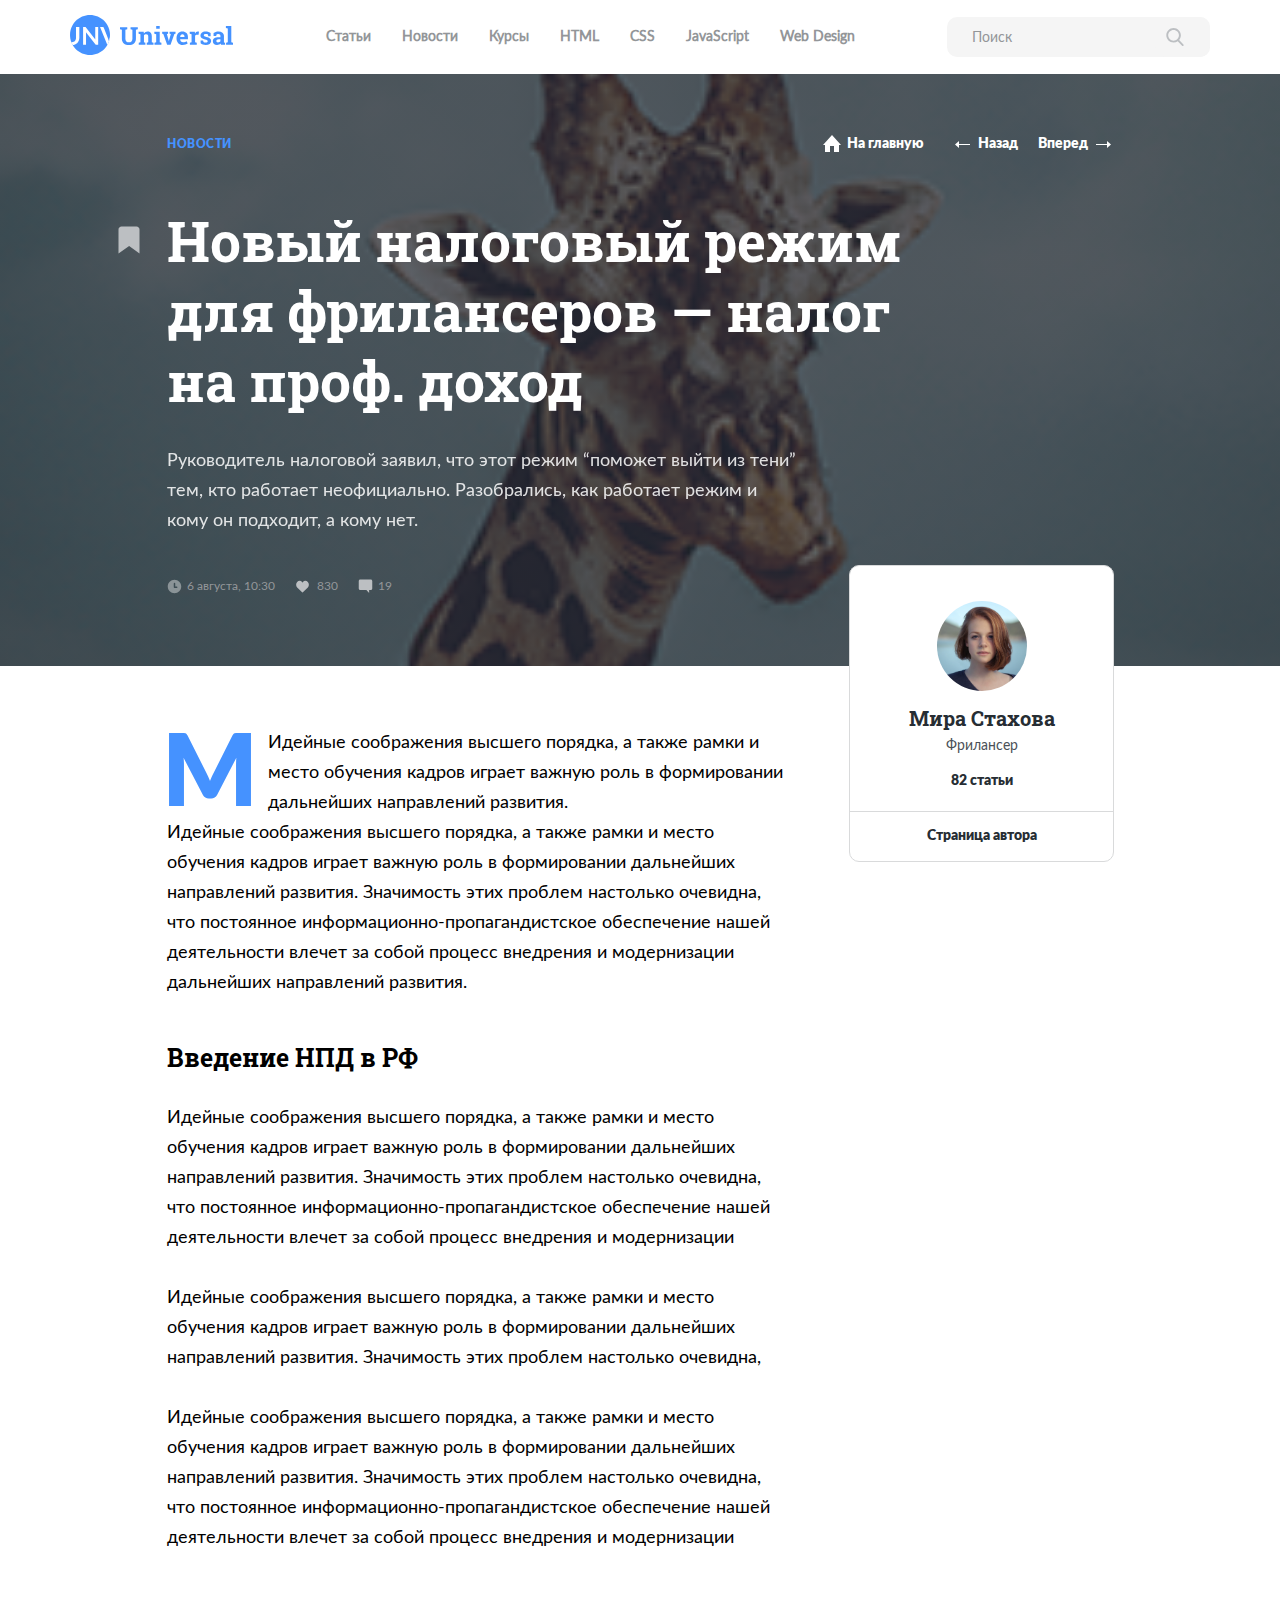
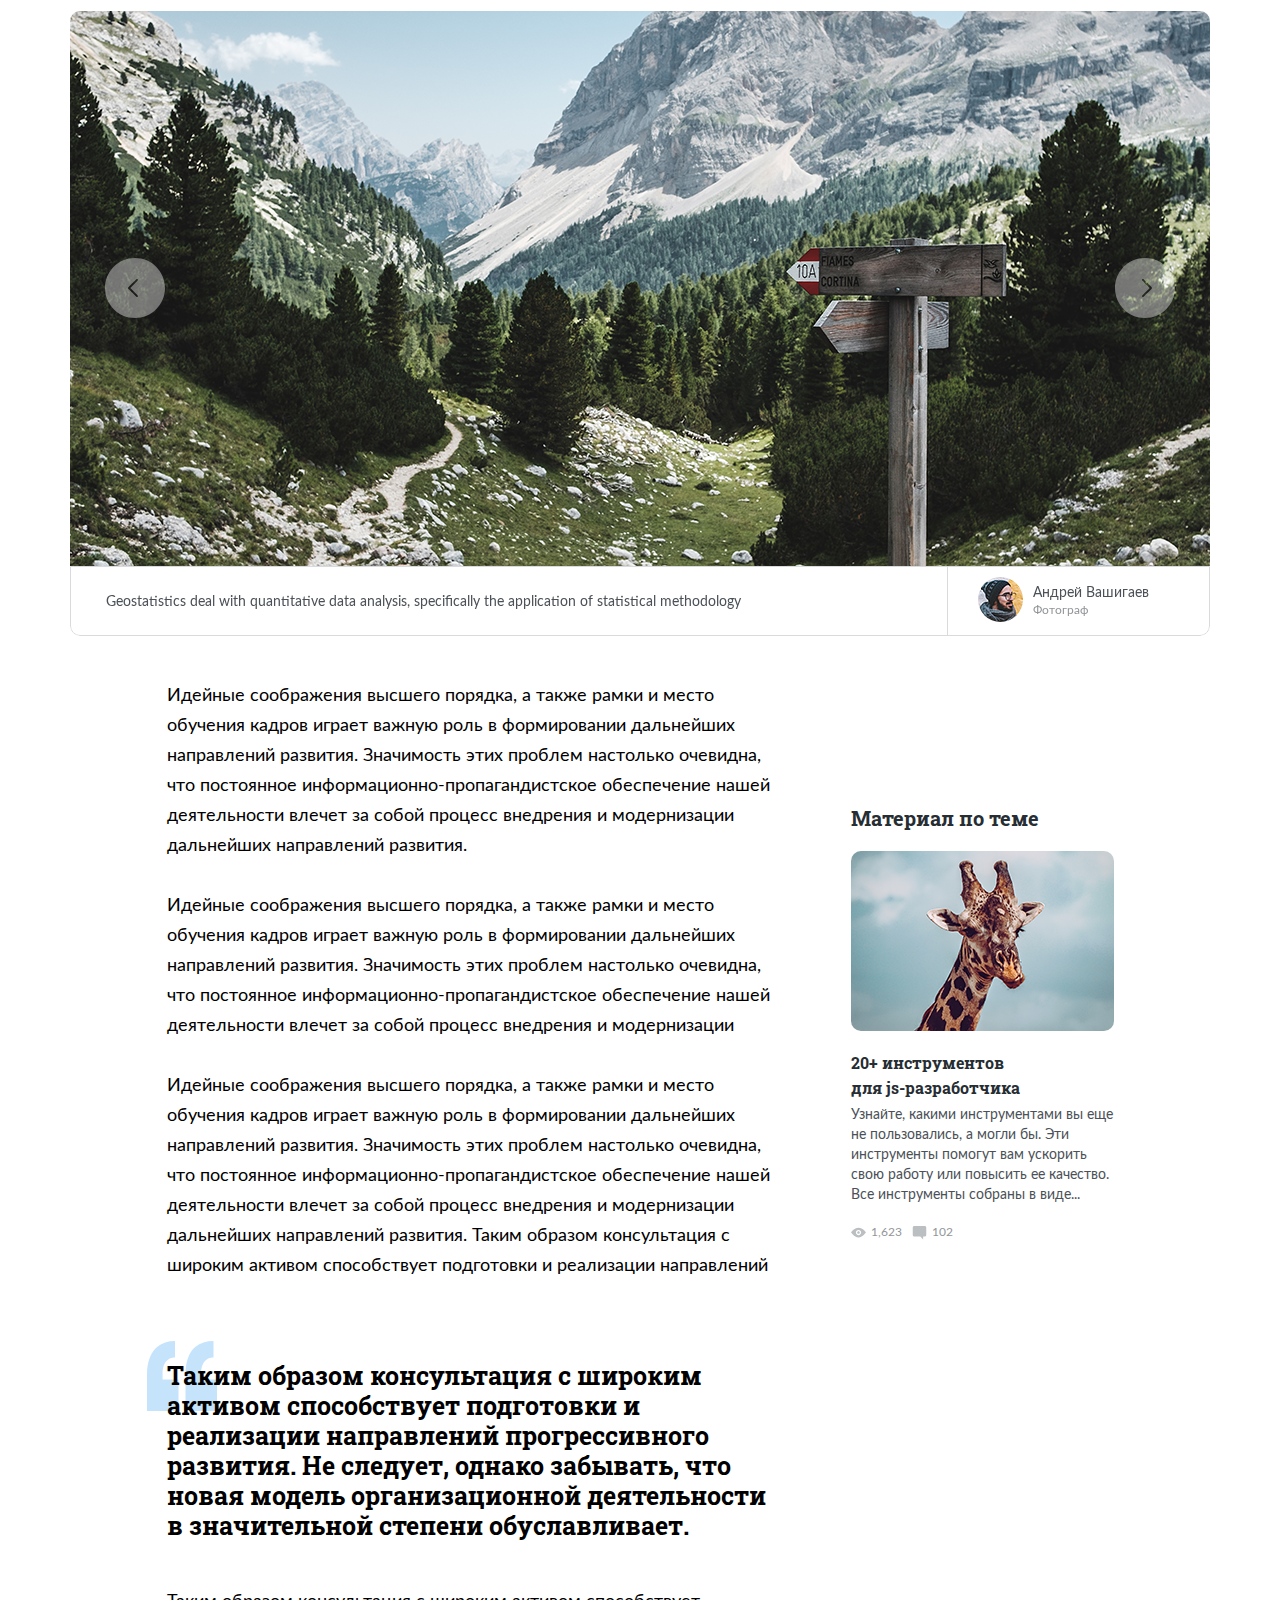
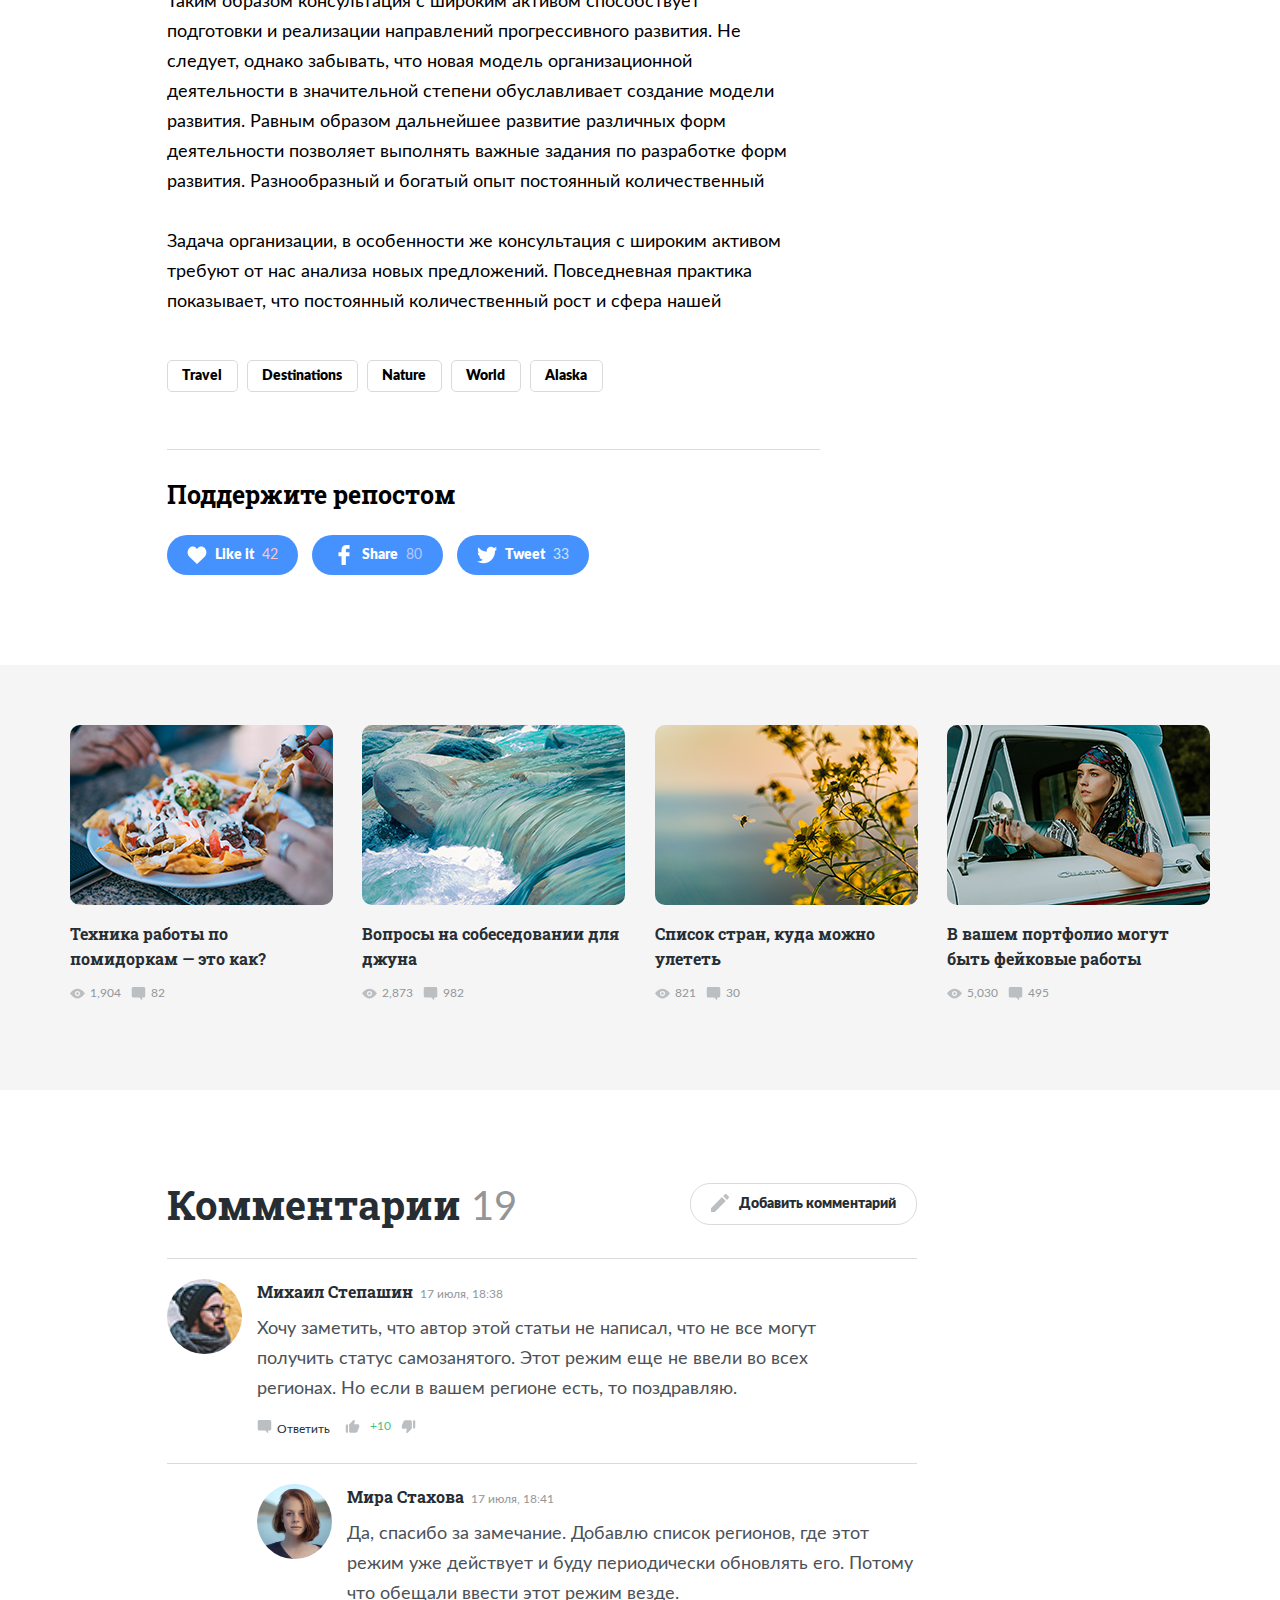
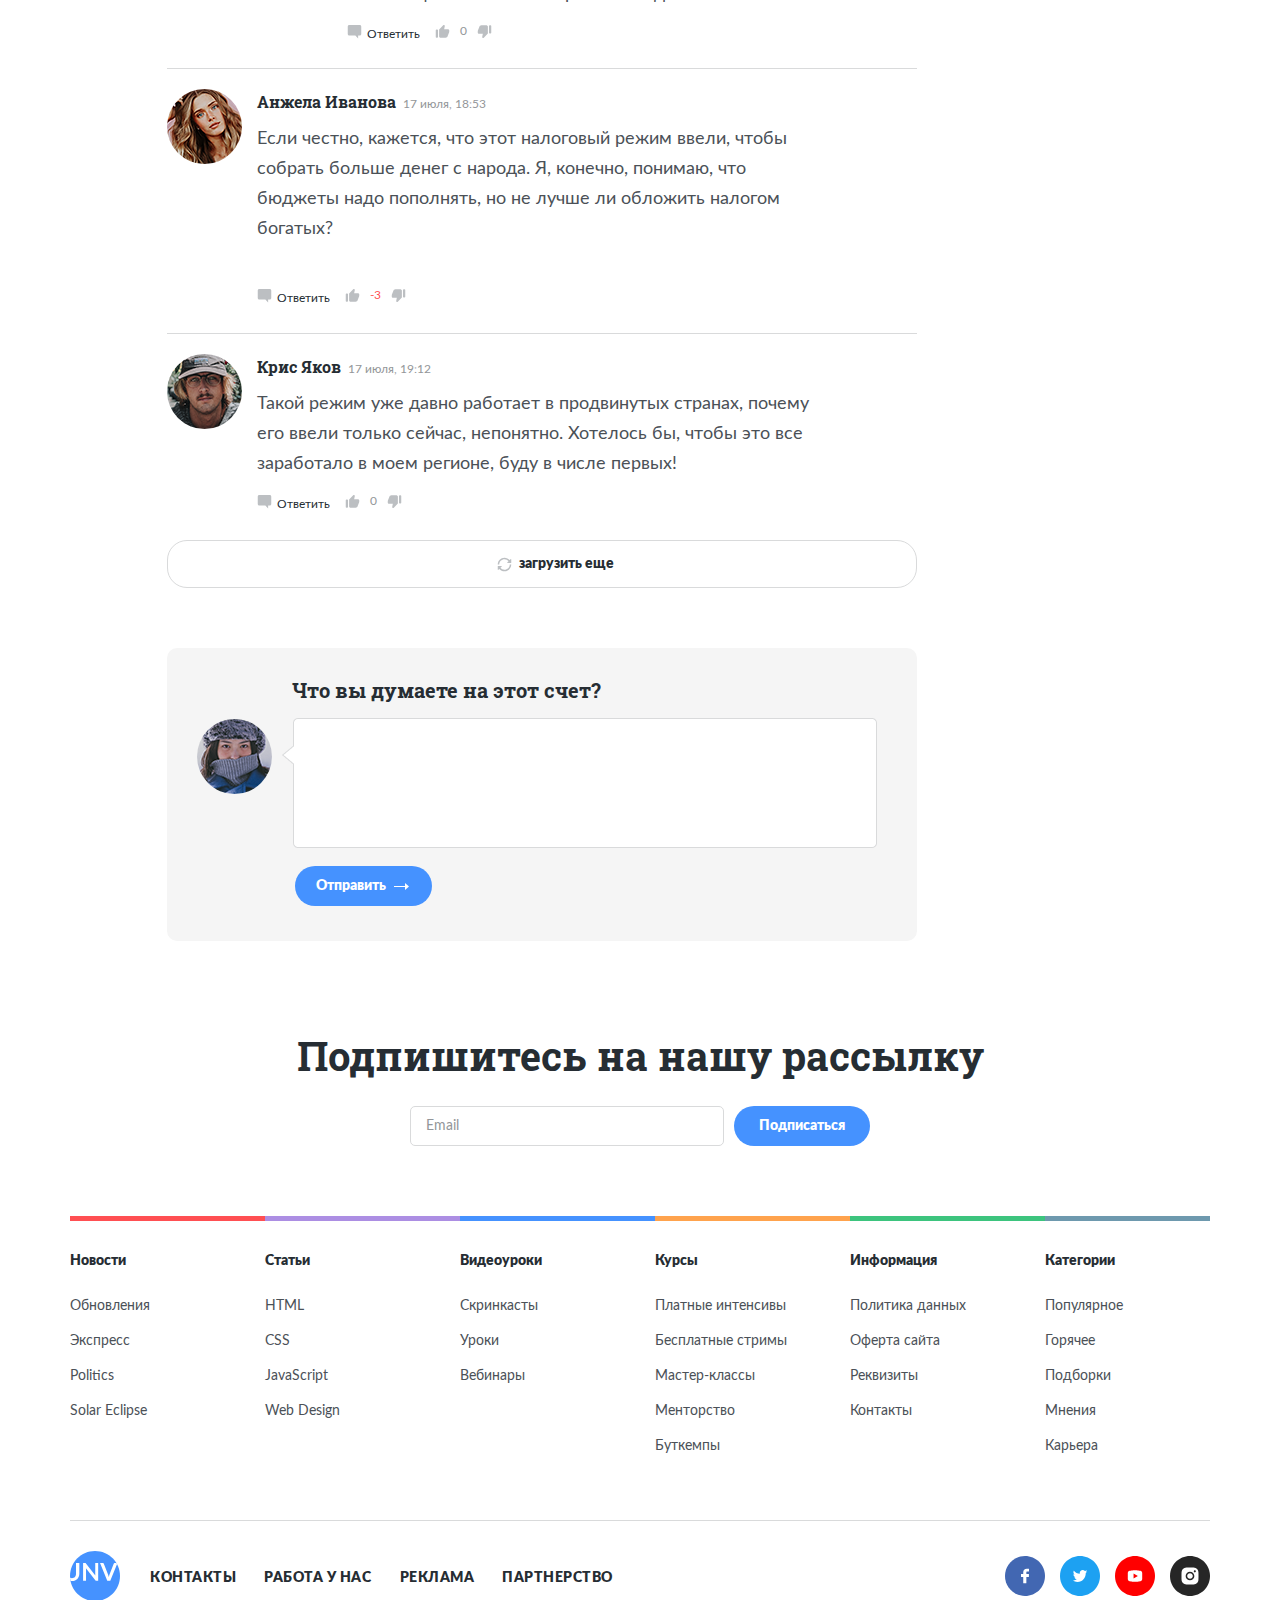
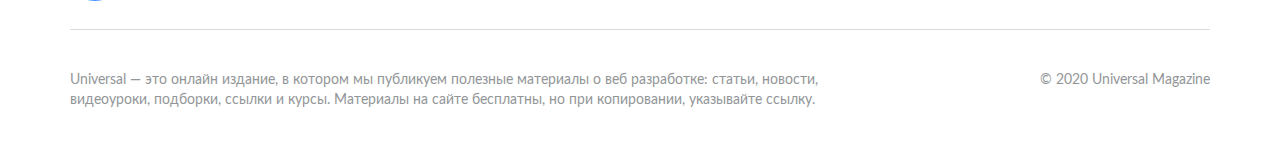
==== commit f391ca30: "create: added more hover effects" ====
--- a/article-2.html
+++ b/article-2.html
@@ -3,7 +3,8 @@
 <head>
   <meta charset="UTF-8">
   <meta name="viewport" content="width=device-width, initial-scale=1.0">
-  <title>Universal - Новый налоговый режим для фрилансеров</title>
+  <title>Universal - просто жираф</title>
+  <link rel="icon" href="img/favicon.ico" type="image/x-icon">
   <link href="https://fonts.googleapis.com/css2?family=Roboto+Slab:wght@700&display=swap" rel="stylesheet">
   <link rel="stylesheet" href="css/swiper-bundle.min.css">
   <link rel="stylesheet" href="css/style.css">
@@ -78,9 +79,20 @@
           <div class="main-display__bottom">
             <img src="img/main/Clock.svg" alt="" class="main-display__bottom-icon main-display__bottom-icon_clock">
             <time datetime="2020-08-06T10:30" class="date main-display__date">6 августа, 10:30</time>
-            <img src="img/articles/heart.svg" alt="" class="main-display__bottom-icon main-display__bottom-icon_heart">
+            <button class="heart main-display__button">
+              <svg width="13" height="13" viewBox="0 0 13 13" fill="none" xmlns="http://www.w3.org/2000/svg">
+                <path fill-rule="evenodd" clip-rule="evenodd"
+                  d="M11.8391 1.96033C11.1701 1.2119 10.2807 0.800049 9.33459 0.800049C8.38831 0.800049 7.59423 1.2119 6.925 1.96033L6.49998 2.63921L6.075 1.96033C5.40597 1.2119 4.61164 0.800049 3.66557 0.800049C2.71953 0.800049 1.82982 1.2119 1.16086 1.96033C-0.220288 3.50554 -0.220288 6.01968 1.16086 7.56429L6.10991 12.3207C6.19083 12.4116 6.29157 12.4672 6.39682 12.4886C6.43211 12.4964 6.46761 12.5 6.50317 12.5C6.64318 12.5 6.78341 12.4403 6.89004 12.3207L11.8391 7.56429C13.2203 6.01968 13.2203 3.50554 11.8391 1.96033Z"
+                  fill="currentColor" />
+            </button>
             <span class="numbers main-display__numbers">830</span>
-            <a href="#comments" class="main-display__bottom-link"><img src="img/articles/Comment.svg" alt="" class="main-display__bottom-icon main-display__bottom-icon_comment"></a>
+            <a href="#comments" class="main-display__bottom-link">
+              <svg width="15" height="14" viewBox="0 0 15 14" fill="none" xmlns="http://www.w3.org/2000/svg">
+                <path fill-rule="evenodd" clip-rule="evenodd"
+                  d="M11.1346 10.9998V13.9998L8.36064 10.9998H2.25C1.42157 10.9998 0.75 10.3282 0.75 9.49976V1.99976C0.75 1.17133 1.42157 0.499756 2.25 0.499756H12.75C13.5784 0.499756 14.25 1.17133 14.25 1.99976V9.49976C14.25 10.3282 13.5784 10.9998 12.75 10.9998H11.1346Z"
+                  fill="currentColor" />
+              </svg>
+            </a>
             <span class="numbers main-display__numbers">19</span>
           </div>
         </div>
@@ -517,7 +529,7 @@
       </div>
     </div>
   </footer>
-  
+  <button class="up-button">↑</button>
   <script src="js/jquery-3.5.1.min.js"></script>
   <script src="js/jquery.validate.min.js"></script>
   <script src="js/swiper-bundle.min.js"></script>
--- a/css/style.css
+++ b/css/style.css
@@ -489,6 +489,37 @@
   line-height: 20px;
 }
 
+.up-button {
+  display: none;
+  position: fixed;
+  right: 10px;
+  bottom: 20px;
+  padding: 15px 20px 15px 20px;
+  border-radius: 50%;
+  background-color: #4592FF;
+  border: none;
+  color: #ffffff;
+  cursor: pointer;
+  outline: none;
+  z-index: 999;
+}
+
+.shown {
+  display: inline-block;
+}
+
+.heart {
+  color: #BCBFC2;
+  background-color: transparent;
+  border: none;
+  outline: none;
+  cursor: pointer;
+}
+
+.heart_active {
+  color: #4592FF;
+}
+
 .header {
   background-color: #262D33;
   padding: 15px 0;
@@ -727,6 +758,11 @@
   text-decoration: none;
 }
 
+.main-info__button:hover {
+  background-color: #3387FF;
+  text-decoration: none;
+}
+
 .main-info__right {
   display: flex;
   flex-direction: column;
@@ -815,7 +851,7 @@
 .main-display {
   position: relative;
   padding-top: 60px;
-  padding-bottom: 71px;
+  padding-bottom: 68px;
   background: url(../img/news/photo-large-1.png);
   background-repeat: no-repeat;
   background-size: cover;
@@ -947,7 +983,6 @@
 
 .main-display__bottom {
   display: flex;
-  align-items: center;
 }
 
 .main-display__bottom-icon {
@@ -965,6 +1000,22 @@
 
 .main-display__bottom-icon_comment {
   margin-right: 5px;
+}
+
+.main-display__bottom-link {
+  margin-right: 5px;
+  color: #BCBFC2;
+}
+
+.main-display__bottom-link:hover {
+  color: #4592FF;
+}
+
+.main-display__button {
+  margin-right: 7px;
+  padding: 0;
+  width: 15px;
+  height: 15px;
 }
 
 .main-display__date {
@@ -1019,7 +1070,7 @@
   position: relative;
   grid-column: 3/4;
   grid-row: 1/3;
-  background: url(../img/articles/web-design-bg.jpg);
+  background: url(../img/articles/web-design-bg-1.jpg);
   background-position: center;
   background-size: cover;
   background-repeat: no-repeat;
@@ -1114,6 +1165,7 @@
 
 .dreamwork__title {
   margin-top: 20px;
+  margin-bottom: 23px;
   font-family: 'Roboto Slab', serif;
   font-style: normal;
   font-weight: bold;
@@ -1131,7 +1183,7 @@
   line-height: 20px;
 }
 
-.dreamwork__link {
+.dreamwork__wrapper {
   margin-top: 15px;
   display: flex;
   align-items: center;
@@ -1171,6 +1223,16 @@
   text-overflow: ellipsis;
 }
 
+.dreamwork__link {
+  margin-right: 5px;
+  fill: #BCBFC2;
+  color: #BCBFC2;
+}
+
+.dreamwork__link:hover {
+  color: #4592FF;
+}
+
 .dreamwork__icon {
   margin-right: 5px;
   width: 15px;
@@ -1218,11 +1280,23 @@
   text-decoration: none;
 }
 
-.web-design__link {
+.web-design__wrapper {
   display: flex;
   align-items: center;
   text-decoration: none;
   color: inherit;
+}
+
+.web-design__link {
+  color: #BCBFC2;
+}
+
+.web-design__link:hover {
+  color: #4592FF;
+}
+
+.web-design__button {
+  padding: 0;
 }
 
 .web-design__avatar {
@@ -1343,16 +1417,6 @@
   background-color: #3BBDC4;
 }
 
-.download::after {
-  position: absolute;
-  bottom: 45px;
-  left: 0;
-  content: '';
-  width: 263px;
-  height: 1px;
-  background-color: #96E2E3;
-}
-
 .download__text {
   margin-bottom: 19px;
 }
@@ -1376,12 +1440,31 @@
   color: #C1F4F5;
 }
 
-.download__wrapper {
-  display: flex;
+.download__button {
+  position: absolute;
+  bottom: 0;
+  left: 0;
+  right: 0;
+  width: 100%;
+  height: 45px;
+  display: flex;
+  justify-content: center;
   align-items: center;
-  justify-content: center;
-  padding-top: 12px;
+  color: #ffffff;
+  font-family: 'Lato-Black', sans-serif;
+  font-style: normal;
+  font-weight: normal;
+  font-size: 14px;
+  line-height: 20px;
+  border: none;
+  border-top: 1px solid #96E2E3;
+  background-color: #3BBDC4;
   cursor: pointer;
+  outline: none;
+}
+
+.download__button:hover {
+  background-color: #4592FF;
 }
 
 .download__icon {
@@ -1541,6 +1624,11 @@
   height: 65px;
 }
 
+.features__link {
+  text-decoration: none;
+  color: inherit;
+}
+
 .article {
   padding-top: 67px;
   padding-bottom: 60px;
@@ -1801,6 +1889,15 @@
 
 .article__card-bottom {
   display: flex;
+}
+
+.article__card-bottom-link {
+  margin-right: 5px;
+  color: #BCBFC2;
+}
+
+.article__card-bottom-link:hover {
+  color: #4592FF;
 }
 
 .article__card-bottom-icon {
@@ -2035,6 +2132,11 @@
   text-decoration: none;
 }
 
+.promo__button:hover {
+  background-color: #3387FF;
+  text-decoration: none;
+}
+
 .news {
   padding: 60px 0;
 }
@@ -2058,6 +2160,10 @@
   padding: 25px 25px 21px 23px;
   display: flex;
   background-color: #ffffff;
+}
+
+.news__card:hover {
+  background-color: #eeeeee;
 }
 
 .news__card::after {
@@ -2136,7 +2242,17 @@
 }
 
 .news__card-bottom_contry {
+  display: flex;
   margin-top: 42px;
+}
+
+.news__card-bottom-link {
+  margin-right: 5px;
+  color: #BCBFC2;
+}
+
+.news__card-bottom-link:hover {
+  color: #4592FF;
 }
 
 .news__card-date {
@@ -2169,6 +2285,7 @@
 }
 
 .news__card-button {
+  margin-right: 5px;
   padding: 0;
   border: 0;
   background-color: inherit;
@@ -2383,6 +2500,10 @@
   border-radius: 10px;
 }
 
+.other-articles__card_small:hover {
+  background-color: #eeeeee;
+}
+
 .other-articles__card_link {
   text-decoration: none;
   color: inherit;
@@ -2391,6 +2512,11 @@
 .other-articles__button {
   height: 40px;
   text-decoration: none;
+}
+
+.other-articles__button:hover {
+  text-decoration: none;
+  background-color: #3387FF;
 }
 
 .other-articles__button-text {
@@ -2838,6 +2964,15 @@
   color: #262D33;
 }
 
+.more-cards__icon-link {
+  margin-right: 5px;
+  color: #BCBFC2;
+}
+
+.more-cards__icon-link:hover {
+  color: #4592FF;
+}
+
 .more-cards__bottom {
   display: flex;
 }
@@ -3309,6 +3444,9 @@
   .main-info__tab:nth-child(6) {
     padding-bottom: 19px;
   }
+  .main-info__button:hover {
+    background-color: #4592FF;
+  }
   .articles {
     padding-top: 100px;
     padding-bottom: 40px;
@@ -3355,6 +3493,9 @@
   .dreamwork {
     padding-top: 35px;
   }
+  .dreamwork__link:hover {
+    color: #BCBFC2;
+  }
   .web-design__text {
     margin-top: 179px;
   }
@@ -3362,11 +3503,14 @@
     width: 30px;
     height: 30px;
   }
+  .web-design__link:hover {
+    color: #BCBFC2;
+  }
   .other-article__description_free {
     margin-bottom: 12px;
   }
-  .download__wrapper {
-    padding-top: 15px;
+  .download__button:hover {
+    background-color: #3BBDC4;
   }
   .tags::after {
     top: 39px;
@@ -3430,6 +3574,15 @@
   .news__post-button:hover {
     color: #262D33;
   }
+  .news__card:hover {
+    background-color: #fff;
+  }
+  .news__card-bottom-link:hover {
+    color: #BCBFC2;
+  }
+  .promo__button:hover {
+    background-color: #4592FF;
+  }
   .other-articles__wrapper {
     flex-wrap: wrap;
   }
@@ -3446,6 +3599,12 @@
     max-width: 340px;
     width: 100%;
   }
+  .other-articles__card_small:hover {
+    background-color: #fff;
+  }
+  .other-articles__button:hover {
+    background-color: #4592FF;
+  }
   .photo-slider {
     margin-bottom: 30px;
     max-width: 700px;
@@ -3494,6 +3653,9 @@
   }
   .main-display__flag {
     left: 92%;
+  }
+  .main-display__bottom-link:hover {
+    color: #BCBFC2;
   }
   .article {
     padding-top: 280px;
@@ -3525,6 +3687,9 @@
     margin-left: auto;
     margin-right: auto;
   }
+  .article__card-bottom-link:hover {
+    color: #BCBFC2;
+  }
   .article__tags-button:hover {
     background-color: transparent;
     border: 1px solid #D9DADB;
@@ -3547,6 +3712,9 @@
   .more-cards__img {
     width: 336px;
     height: 220px;
+  }
+  .more-cards__icon-link:hover {
+    color: #BCBFC2;
   }
   .comments-container {
     max-width: 700px;
@@ -3957,9 +4125,9 @@
   .dreamwork__description {
     margin-bottom: 10px;
   }
-  .dreamwork__link {
+  .dreamwork__wrapper {
     margin-top: 43px;
-    max-width: 300px;
+    max-width: 400px;
     flex-wrap: wrap;
   }
   .dreamwork__comment {
@@ -4134,6 +4302,12 @@
   .comment-block__form-message {
     width: 89%;
   }
+  .up-button {
+    padding: 5px 10px 5px 10px;
+    right: 50%;
+    bottom: 10px;
+    transform: translateX(50%);
+  }
 }
 
 @media (max-width: 386px) {
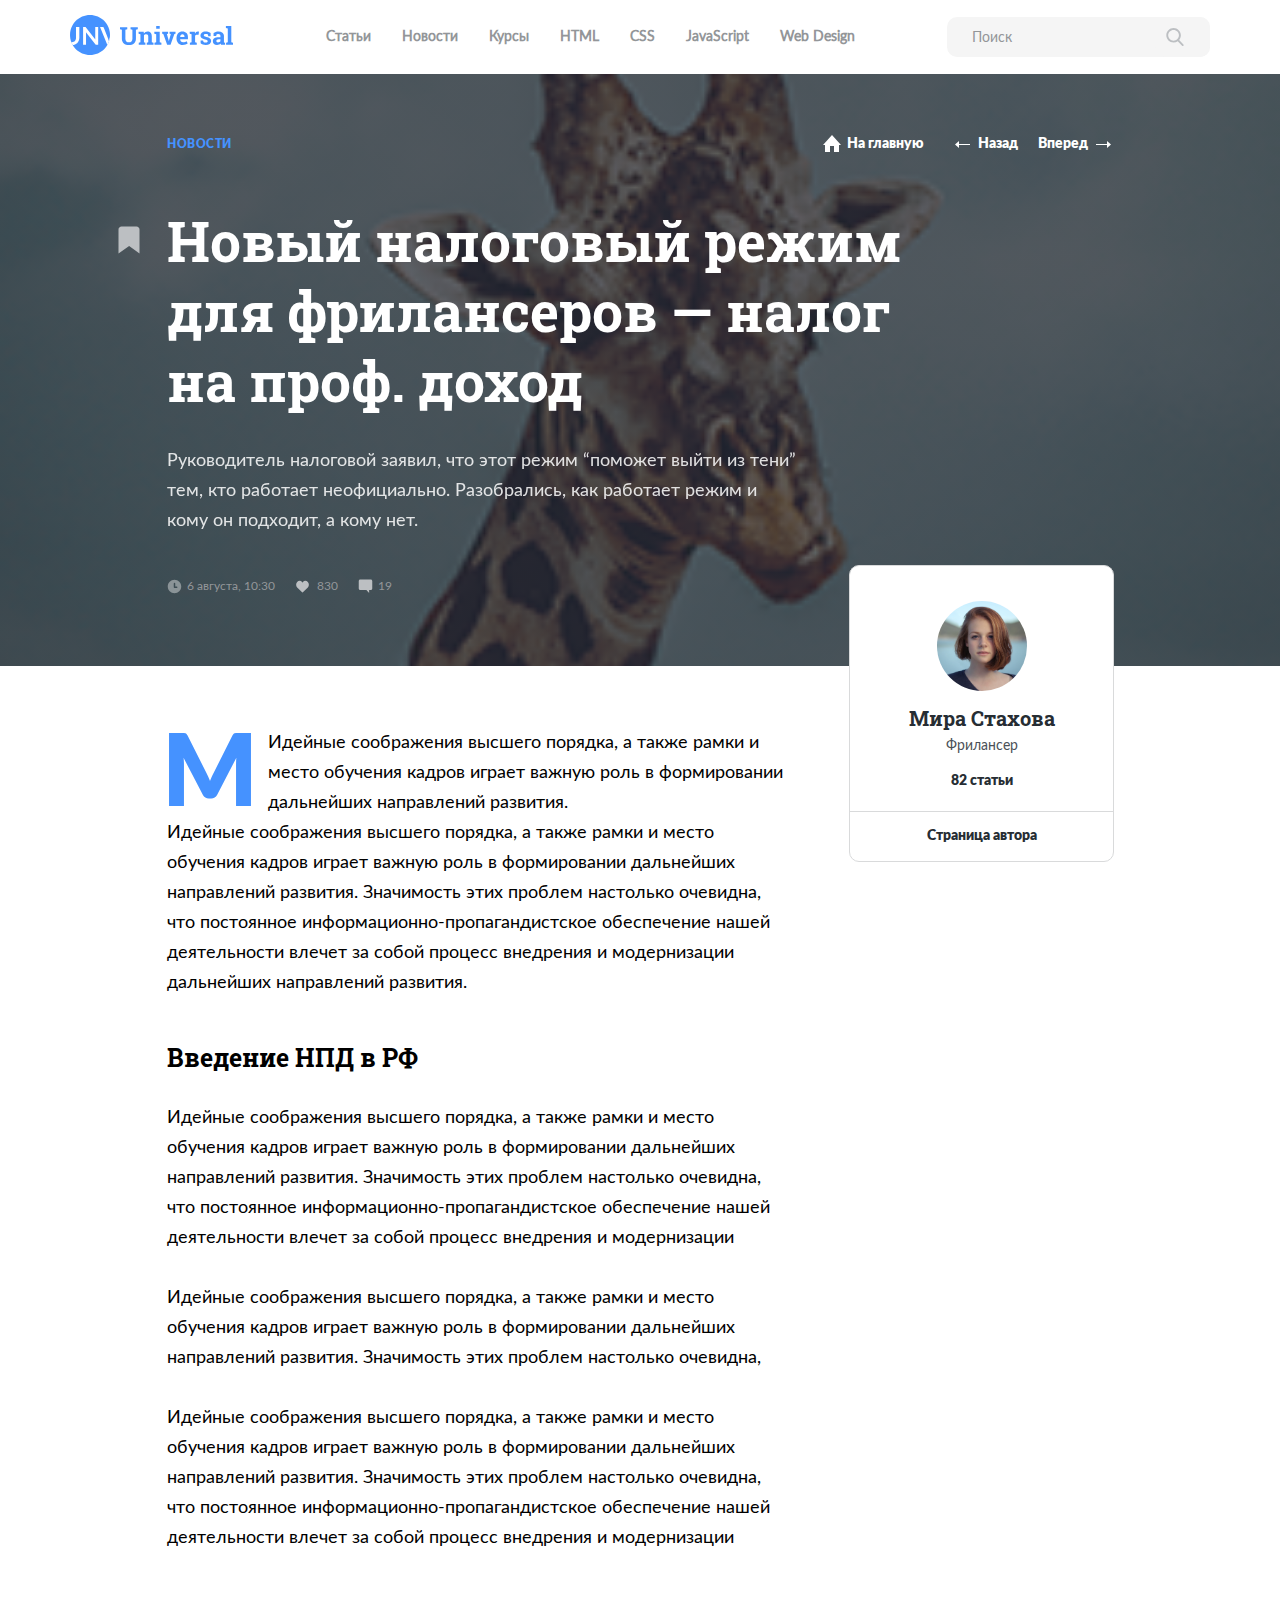
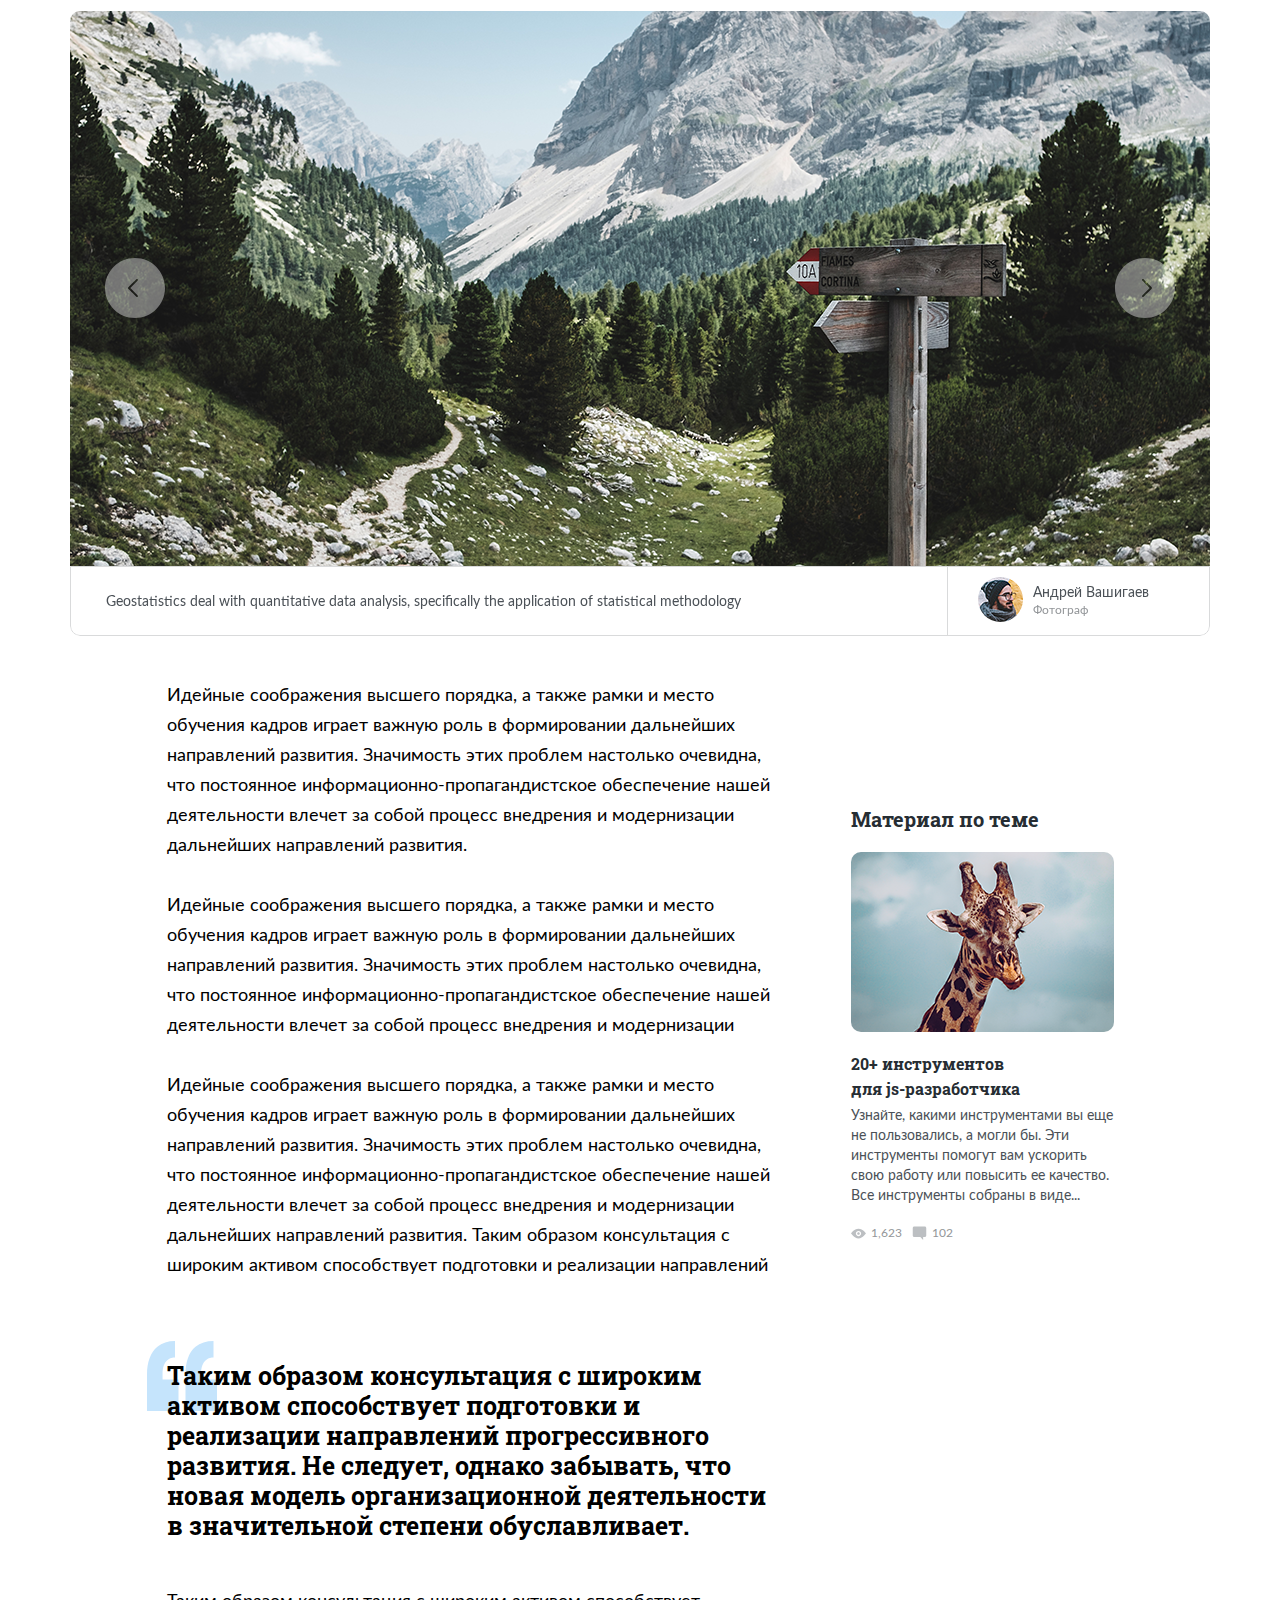
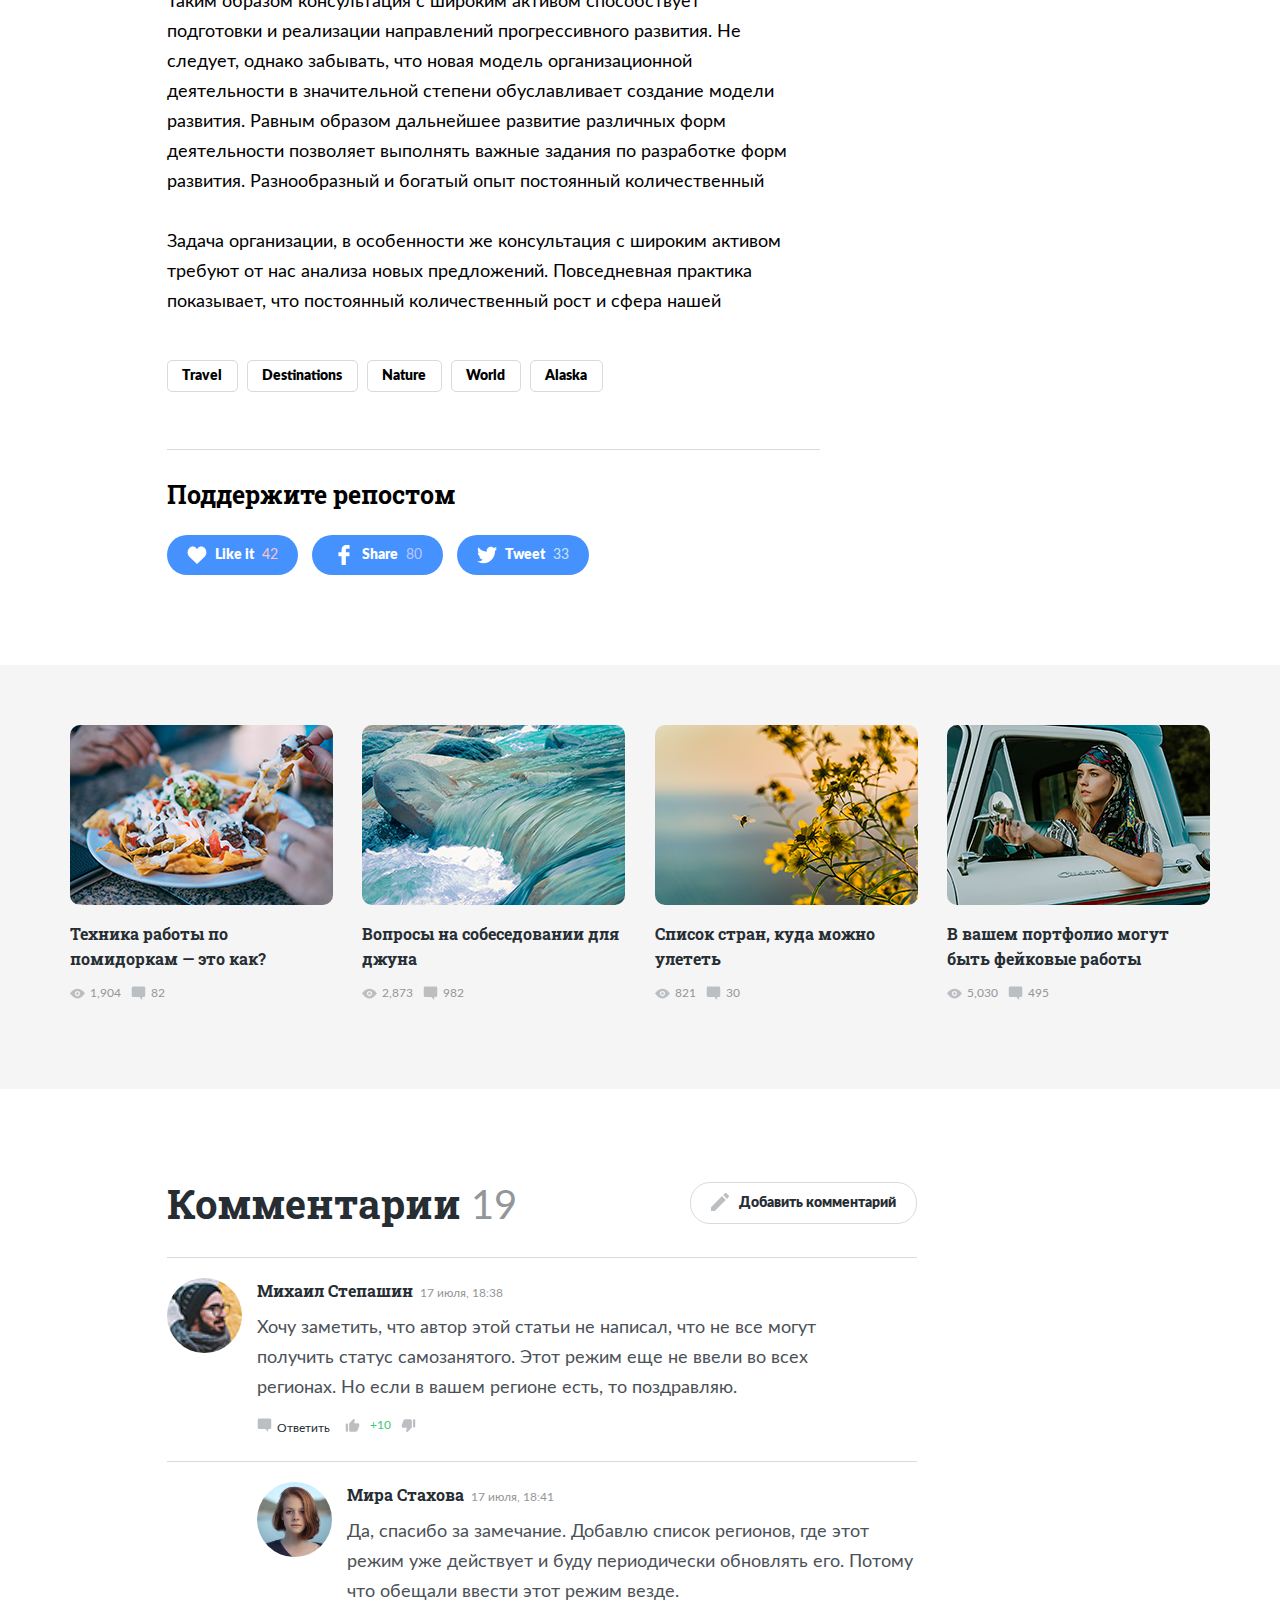
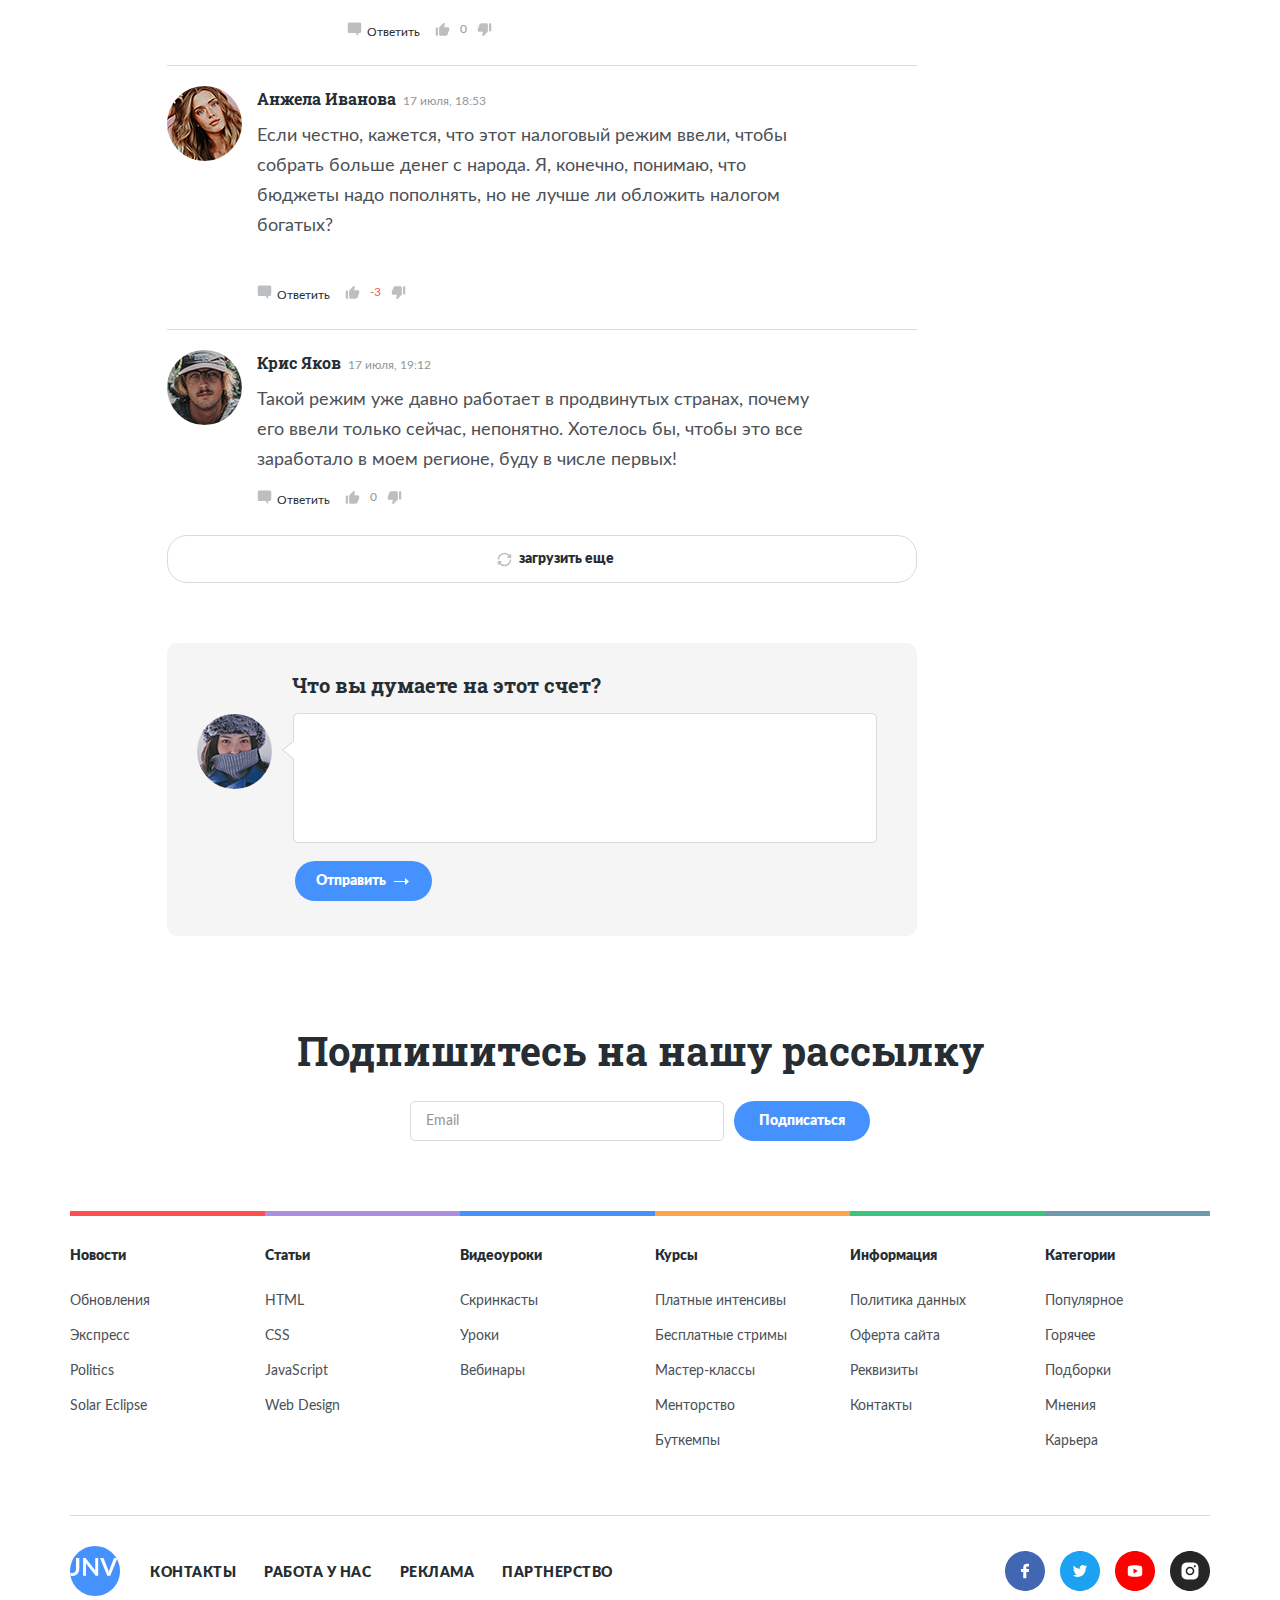
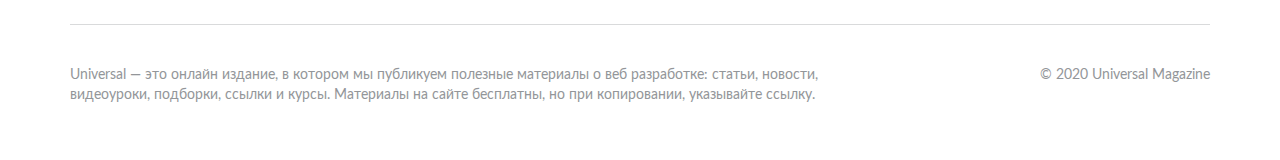
==== commit 93c7c442: "create: added more hover effects" ====
--- a/article-2.html
+++ b/article-2.html
@@ -1,5 +1,6 @@
 <!DOCTYPE html>
 <html lang="ru">
+
 <head>
   <meta charset="UTF-8">
   <meta name="viewport" content="width=device-width, initial-scale=1.0">
@@ -9,6 +10,7 @@
   <link rel="stylesheet" href="css/swiper-bundle.min.css">
   <link rel="stylesheet" href="css/style.css">
 </head>
+
 <body>
   <header class="header header_whtie">
     <div class="container">
@@ -52,168 +54,201 @@
 
   <main class="main-display main-display_2">
     <div class="container">
-        <div class="main-display__container">
-          <div class="main-display__top">
-            <span class="main-display__subtitle">Новости</span>
-            <div class="main-display__links">
-              <a href="/universal" class="main-display__link main-display__link_home">
-                <img src="img/main/Home.svg" alt="Иконка: на главную" class="main-display__icon main-display__icon_home">
-                <span class="main-display__link-text">На главную</span>
-              </a>
-              <a href="/universal/article.html" class="main-display__link main-display__link_prev">
-                <img src="img/main/Arrow.svg" alt="Иконка: назад" class="main-display__icon main-display__icon_prev">
-                <span class="main-display__link-text">Назад</span>
-              </a>
-              <a href="/universal/article-3.html" class="main-display__link main-display__link_next">
-                <span class="main-display__link-text">Вперед</span>
-                <img src="img/main/Arrow-1.svg" alt="Иконка: вперед" class="main-display__icon main-display__icon_next">
-              </a>
-            </div>
-          </div>
-          <div class="main-display__text">
-            <h1 class="main-display__title">Новый налоговый режим для фрилансеров — налог на проф. доход</h1>
-            <p class="main-display__description">Руководитель налоговой заявил, что этот режим “поможет выйти из тени” тем, кто
-              работает неофициально. Разобрались, как
-              работает режим и кому он подходит, а кому нет.</p>
-          </div>
-          <div class="main-display__bottom">
-            <img src="img/main/Clock.svg" alt="" class="main-display__bottom-icon main-display__bottom-icon_clock">
-            <time datetime="2020-08-06T10:30" class="date main-display__date">6 августа, 10:30</time>
-            <button class="heart main-display__button">
-              <svg width="13" height="13" viewBox="0 0 13 13" fill="none" xmlns="http://www.w3.org/2000/svg">
-                <path fill-rule="evenodd" clip-rule="evenodd"
-                  d="M11.8391 1.96033C11.1701 1.2119 10.2807 0.800049 9.33459 0.800049C8.38831 0.800049 7.59423 1.2119 6.925 1.96033L6.49998 2.63921L6.075 1.96033C5.40597 1.2119 4.61164 0.800049 3.66557 0.800049C2.71953 0.800049 1.82982 1.2119 1.16086 1.96033C-0.220288 3.50554 -0.220288 6.01968 1.16086 7.56429L6.10991 12.3207C6.19083 12.4116 6.29157 12.4672 6.39682 12.4886C6.43211 12.4964 6.46761 12.5 6.50317 12.5C6.64318 12.5 6.78341 12.4403 6.89004 12.3207L11.8391 7.56429C13.2203 6.01968 13.2203 3.50554 11.8391 1.96033Z"
-                  fill="currentColor" />
-            </button>
-            <span class="numbers main-display__numbers">830</span>
-            <a href="#comments" class="main-display__bottom-link">
+      <div class="main-display__container">
+        <div class="main-display__top">
+          <span class="main-display__subtitle">Новости</span>
+          <div class="main-display__links">
+            <a href="/universal" class="main-display__link main-display__link_home">
+              <img src="img/main/Home.svg" alt="Иконка: на главную" class="main-display__icon main-display__icon_home">
+              <span class="main-display__link-text">На главную</span>
+            </a>
+            <a href="/universal/article.html" class="main-display__link main-display__link_prev">
+              <img src="img/main/Arrow.svg" alt="Иконка: назад" class="main-display__icon main-display__icon_prev">
+              <span class="main-display__link-text">Назад</span>
+            </a>
+            <a href="/universal/article-3.html" class="main-display__link main-display__link_next">
+              <span class="main-display__link-text">Вперед</span>
+              <img src="img/main/Arrow-1.svg" alt="Иконка: вперед" class="main-display__icon main-display__icon_next">
+            </a>
+          </div>
+        </div>
+        <div class="main-display__text">
+          <h1 class="main-display__title">Новый налоговый режим для фрилансеров — налог на проф. доход</h1>
+          <p class="main-display__description">Руководитель налоговой заявил, что этот режим “поможет выйти из тени”
+            тем, кто
+            работает неофициально. Разобрались, как
+            работает режим и кому он подходит, а кому нет.</p>
+        </div>
+        <div class="main-display__bottom">
+          <img src="img/main/Clock.svg" alt="" class="main-display__bottom-icon main-display__bottom-icon_clock">
+          <time datetime="2020-08-06T10:30" class="date main-display__date">6 августа, 10:30</time>
+          <button class="heart main-display__button">
+            <svg width="13" height="13" viewBox="0 0 13 13" fill="none" xmlns="http://www.w3.org/2000/svg">
+              <path fill-rule="evenodd" clip-rule="evenodd"
+                d="M11.8391 1.96033C11.1701 1.2119 10.2807 0.800049 9.33459 0.800049C8.38831 0.800049 7.59423 1.2119 6.925 1.96033L6.49998 2.63921L6.075 1.96033C5.40597 1.2119 4.61164 0.800049 3.66557 0.800049C2.71953 0.800049 1.82982 1.2119 1.16086 1.96033C-0.220288 3.50554 -0.220288 6.01968 1.16086 7.56429L6.10991 12.3207C6.19083 12.4116 6.29157 12.4672 6.39682 12.4886C6.43211 12.4964 6.46761 12.5 6.50317 12.5C6.64318 12.5 6.78341 12.4403 6.89004 12.3207L11.8391 7.56429C13.2203 6.01968 13.2203 3.50554 11.8391 1.96033Z"
+                fill="currentColor" />
+            </svg>
+          </button>
+          <span class="numbers main-display__numbers">830</span>
+          <a href="#comments" class="main-display__bottom-link">
+            <svg width="15" height="14" viewBox="0 0 15 14" fill="none" xmlns="http://www.w3.org/2000/svg">
+              <path fill-rule="evenodd" clip-rule="evenodd"
+                d="M11.1346 10.9998V13.9998L8.36064 10.9998H2.25C1.42157 10.9998 0.75 10.3282 0.75 9.49976V1.99976C0.75 1.17133 1.42157 0.499756 2.25 0.499756H12.75C13.5784 0.499756 14.25 1.17133 14.25 1.99976V9.49976C14.25 10.3282 13.5784 10.9998 12.75 10.9998H11.1346Z"
+                fill="currentColor" />
+            </svg>
+          </a>
+          <span class="numbers main-display__numbers">19</span>
+        </div>
+      </div>
+      <div class="flag main-display__flag">
+        <svg width="22" height="28" viewBox="0 0 22 28" fill="none" xmlns="http://www.w3.org/2000/svg">
+          <path fill-rule="evenodd" clip-rule="evenodd"
+            d="M3.5 0.5H18.5C20.1569 0.5 21.5 1.84315 21.5 3.5V27.5L11.1424 20L0.5 27.5V3.5C0.5 1.84315 1.84315 0.5 3.5 0.5Z"
+            fill="currentColor" />
+        </svg>
+      </div>
+    </div>
+  </main>
+
+  <article class="article">
+    <div class="article-container">
+      <div class="article__wrapper article__wrapper_first">
+        <p class="article__text article__text_first">М Идейные соображения высшего порядка, а также рамки и место
+          обучения кадров играет важную роль в формировании дальнейших направлений развития.</p>
+        <div class="article__profile">
+          <img src="img/article/author.png" alt="" class="article__profile-image">
+          <span class="article__profile-name">Мира Стахова</span>
+          <span class="article__profile-subtitle">Фрилансер</span>
+          <span class="article__profile-articles">82 статьи</span>
+          <a href="#" class="article__profile-button">Страница автора</a>
+        </div>
+      </div>
+      <div class="article__wrapper">
+        <p class="article__text article__text_mb-45">Идейные соображения высшего порядка, а также рамки и место обучения
+          кадров играет важную роль в
+          формировании дальнейших
+          направлений развития. Значимость этих проблем настолько очевидна, что&nbsp;постоянное
+          информационно-пропагандистское
+          обеспечение нашей деятельности влечет за собой процесс внедрения и модернизации дальнейших направлений
+          развития.</p>
+      </div>
+      <div class="article__wrapper">
+        <h2 class="article__title">Введение НПД в РФ</h2>
+        <p class="article__text">Идейные соображения высшего порядка, а также рамки и место обучения кадров играет
+          важную роль в формировании дальнейших
+          направлений развития. Значимость этих проблем настолько очевидна, что&nbsp;постоянное
+          информационно-пропагандистское
+          обеспечение нашей деятельности влечет за собой процесс внедрения и модернизации</p>
+        <p class="article__text">Идейные соображения высшего порядка, а также рамки и место обучения кадров играет
+          важную роль в формировании дальнейших
+          направлений развития. Значимость этих проблем настолько очевидна,</p>
+        <p class="article__text article__text_mb-58">Идейные соображения высшего порядка, а также рамки и место обучения
+          кадров играет важную роль в формировании дальнейших
+          направлений развития. Значимость этих проблем настолько очевидна, что&nbsp;постоянное
+          информационно-пропагандистское
+          обеспечение нашей деятельности влечет за собой процесс внедрения и модернизации</p>
+      </div>
+    </div>
+    <div class="container">
+      <!-- Slider main container -->
+      <div class="swiper-container article-slider">
+        <!-- Additional required wrapper -->
+        <div class="swiper-wrapper">
+          <!-- Slides -->
+          <div class="swiper-slide article-slider__item">
+            <img src="img/article/slider-photo.png" alt="Фото" class="article-slider__image">
+            <div class="article-slider__bottom">
+              <div class="article-slider__bottom-text">Geostatistics deal with quantitative data analysis, specifically
+                the
+                application of statistical methodology</div>
+              <div class="article-slider__bottom-profile">
+                <img src="img/article/photograph.png" alt="Фотограф" class="article-slider__bottom-img">
+                <div class="article-slider__bottom-photograph">
+                  <span class="article-slider__bottom-name">Андрей Вашигаев</span>
+                  <span class="article-slider__bottom-subtitle">Фотограф</span>
+                </div>
+              </div>
+            </div>
+          </div>
+          <div class="swiper-slide article-slider__item">
+            <img src="img/article/slider-photo-2.jpg" alt="Фото" class="article-slider__image">
+            <div class="article-slider__bottom">
+              <div class="article-slider__bottom-text">Geostatistics deal with quantitative data analysis, specifically
+                the
+                application of statistical methodology</div>
+              <div class="article-slider__bottom-profile">
+                <img src="img/article/photograph.png" alt="Фотограф" class="article-slider__bottom-img">
+                <div class="article-slider__bottom-photograph">
+                  <span class="article-slider__bottom-name">Андрей Вашигаев</span>
+                  <span class="article-slider__bottom-subtitle">Фотограф</span>
+                </div>
+              </div>
+            </div>
+          </div>
+          <div class="swiper-slide article-slider__item">
+            <img src="img/article/slider-photo-3.jpg" alt="Фото" class="article-slider__image">
+            <div class="article-slider__bottom">
+              <div class="article-slider__bottom-text">Geostatistics deal with quantitative data analysis, specifically
+                the
+                application of statistical methodology</div>
+              <div class="article-slider__bottom-profile">
+                <img src="img/article/photograph.png" alt="Фотограф" class="article-slider__bottom-img">
+                <div class="article-slider__bottom-photograph">
+                  <span class="article-slider__bottom-name">Андрей Вашигаев</span>
+                  <span class="article-slider__bottom-subtitle">Фотограф</span>
+                </div>
+              </div>
+            </div>
+          </div>
+        </div>
+
+        <!-- If we need navigation buttons -->
+        <button class="article-slider__button article-slider__button_prev"></button>
+        <button class="article-slider__button article-slider__button_next"></button>
+
+      </div>
+    </div>
+    <div class="article-container">
+      <div class="article__wrapper article__wrapper_bottom">
+        <p class="article__text">Идейные соображения высшего порядка, а также рамки и место обучения кадров играет
+          важную роль в формировании дальнейших
+          направлений развития. Значимость этих проблем настолько очевидна, что&nbsp;постоянное
+          информационно-пропагандистское
+          обеспечение нашей деятельности влечет за собой процесс внедрения и модернизации дальнейших направлений
+          развития.</p>
+        <p class="article__text">Идейные соображения высшего порядка, а также рамки и место обучения кадров играет
+          важную роль в формировании дальнейших
+          направлений развития. Значимость этих проблем настолько очевидна, что&nbsp;постоянное
+          информационно-пропагандистское
+          обеспечение нашей деятельности влечет за собой процесс внедрения и модернизации</p>
+        <p class="article__text article__text_mb-15">Идейные соображения высшего порядка, а также рамки и место обучения
+          кадров играет важную роль в формировании дальнейших
+          направлений развития. Значимость этих проблем настолько очевидна, что&nbsp;постоянное
+          информационно-пропагандистское
+          обеспечение нашей деятельности влечет за собой процесс внедрения и модернизации дальнейших направлений
+          развития. Таким
+          образом консультация с широким активом способствует подготовки и реализации направлений</p>
+        <div class="article__card">
+          <h2 class="article__card-title"><a href="/universal/article-2.html" class="article__card-link">Материал по
+              теме</a></h2>
+          <a href="/universal/article-2.html" class="article__card-link"><img src="img/article/card-photo.png"
+              alt="Жираф" class="article__card-image"></a>
+          <h3 class="article__card-subtitle"><a href="/universal/article-2.html" class="article__card-link">20+
+              инструментов для js-разработчика</a></h3>
+          <p class="article__card-description"><a href="/universal/article-2.html" class="article__card-link">Узнайте,
+              какими инструментами вы еще не пользовались, а могли бы. Эти инструменты помогут вам ускорить свою работу
+              или
+              повысить ее качество. Все инструменты собраны в виде...</a></p>
+          <div class="article__card-bottom">
+            <img src="img/article/Eye.svg" alt="Иконка" class="article__card-bottom-icon">
+            <span class="numbers article__card-bottom-numbers">1,623</span>
+            <a href="#comments" class="article__card-bottom-link">
               <svg width="15" height="14" viewBox="0 0 15 14" fill="none" xmlns="http://www.w3.org/2000/svg">
                 <path fill-rule="evenodd" clip-rule="evenodd"
                   d="M11.1346 10.9998V13.9998L8.36064 10.9998H2.25C1.42157 10.9998 0.75 10.3282 0.75 9.49976V1.99976C0.75 1.17133 1.42157 0.499756 2.25 0.499756H12.75C13.5784 0.499756 14.25 1.17133 14.25 1.99976V9.49976C14.25 10.3282 13.5784 10.9998 12.75 10.9998H11.1346Z"
                   fill="currentColor" />
               </svg>
             </a>
-            <span class="numbers main-display__numbers">19</span>
-          </div>
-        </div>
-        <div class="flag main-display__flag">
-          <svg width="22" height="28" viewBox="0 0 22 28" fill="none" xmlns="http://www.w3.org/2000/svg">
-            <path fill-rule="evenodd" clip-rule="evenodd"
-              d="M3.5 0.5H18.5C20.1569 0.5 21.5 1.84315 21.5 3.5V27.5L11.1424 20L0.5 27.5V3.5C0.5 1.84315 1.84315 0.5 3.5 0.5Z"
-              fill="currentColor" />
-          </svg>
-        </div>
-    </div>
-  </main>
-
-  <article class="article">
-    <div class="article-container">
-      <div class="article__wrapper article__wrapper_first">
-        <p class="article__text article__text_first">М Идейные соображения высшего порядка, а также рамки и место обучения кадров играет важную роль в формировании дальнейших направлений развития.</p>
-        <div class="article__profile">
-          <img src="img/article/author.png" alt="" class="article__profile-image">
-          <span class="article__profile-name">Мира Стахова</span>
-          <span class="article__profile-subtitle">Фрилансер</span>
-          <span class="article__profile-articles">82 статьи</span>
-          <a href="#" class="article__profile-button">Страница автора</a>
-        </div>
-      </div>
-      <div class="article__wrapper">
-        <p class="article__text article__text_mb-45">Идейные соображения высшего порядка, а также рамки и место обучения кадров играет важную роль в
-          формировании дальнейших
-          направлений развития. Значимость этих проблем настолько очевидна, что&nbsp;постоянное информационно-пропагандистское
-          обеспечение нашей деятельности влечет за собой процесс внедрения и модернизации дальнейших направлений развития.</p>
-      </div>
-      <div class="article__wrapper">
-        <h2 class="article__title">Введение НПД в РФ</h2>
-        <p class="article__text">Идейные соображения высшего порядка, а также рамки и место обучения кадров играет важную роль в формировании дальнейших
-        направлений развития. Значимость этих проблем настолько очевидна, что&nbsp;постоянное информационно-пропагандистское
-        обеспечение нашей деятельности влечет за собой процесс внедрения и модернизации</p>
-        <p class="article__text">Идейные соображения высшего порядка, а также рамки и место обучения кадров играет важную роль в формировании дальнейших
-        направлений развития. Значимость этих проблем настолько очевидна,</p>
-        <p class="article__text article__text_mb-58">Идейные соображения высшего порядка, а также рамки и место обучения кадров играет важную роль в формировании дальнейших
-        направлений развития. Значимость этих проблем настолько очевидна, что&nbsp;постоянное информационно-пропагандистское
-        обеспечение нашей деятельности влечет за собой процесс внедрения и модернизации</p>
-      </div>
-    </div>
-      <div class="container">
-        <!-- Slider main container -->
-        <div class="swiper-container article-slider">
-          <!-- Additional required wrapper -->
-          <div class="swiper-wrapper">
-            <!-- Slides -->
-            <div class="swiper-slide article-slider__item">
-              <img src="img/article/slider-photo.png" alt="Фото" class="article-slider__image">
-              <div class="article-slider__bottom">
-                <div class="article-slider__bottom-text">Geostatistics deal with quantitative data analysis, specifically the
-                  application of statistical methodology</div>
-                <div class="article-slider__bottom-profile">
-                  <img src="img/article/photograph.png" alt="Фотограф" class="article-slider__bottom-img">
-                  <div class="article-slider__bottom-photograph">
-                    <span class="article-slider__bottom-name">Андрей Вашигаев</span>
-                    <span class="article-slider__bottom-subtitle">Фотограф</span>
-                  </div>
-                </div>
-              </div>
-            </div>
-            <div class="swiper-slide article-slider__item">
-              <img src="img/article/slider-photo-2.jpg" alt="Фото" class="article-slider__image">
-              <div class="article-slider__bottom">
-                <div class="article-slider__bottom-text">Geostatistics deal with quantitative data analysis, specifically the
-                  application of statistical methodology</div>
-                <div class="article-slider__bottom-profile">
-                  <img src="img/article/photograph.png" alt="Фотограф" class="article-slider__bottom-img">
-                  <div class="article-slider__bottom-photograph">
-                    <span class="article-slider__bottom-name">Андрей Вашигаев</span>
-                    <span class="article-slider__bottom-subtitle">Фотограф</span>
-                  </div>
-                </div>
-              </div>
-            </div>
-            <div class="swiper-slide article-slider__item">
-              <img src="img/article/slider-photo-3.jpg" alt="Фото" class="article-slider__image">
-              <div class="article-slider__bottom">
-                <div class="article-slider__bottom-text">Geostatistics deal with quantitative data analysis, specifically the
-                  application of statistical methodology</div>
-                <div class="article-slider__bottom-profile">
-                  <img src="img/article/photograph.png" alt="Фотограф" class="article-slider__bottom-img">
-                  <div class="article-slider__bottom-photograph">
-                    <span class="article-slider__bottom-name">Андрей Вашигаев</span>
-                    <span class="article-slider__bottom-subtitle">Фотограф</span>
-                  </div>
-                </div>
-              </div>
-            </div>
-          </div>
-        
-          <!-- If we need navigation buttons -->
-          <button class="article-slider__button article-slider__button_prev"></button>
-          <button class="article-slider__button article-slider__button_next"></button>
-        
-        </div>
-      </div>
-    <div class="article-container">
-      <div class="article__wrapper article__wrapper_bottom">
-        <p class="article__text">Идейные соображения высшего порядка, а также рамки и место обучения кадров играет важную роль в формировании дальнейших
-        направлений развития. Значимость этих проблем настолько очевидна, что&nbsp;постоянное информационно-пропагандистское
-        обеспечение нашей деятельности влечет за собой процесс внедрения и модернизации дальнейших направлений развития.</p>
-        <p class="article__text">Идейные соображения высшего порядка, а также рамки и место обучения кадров играет важную роль в формировании дальнейших
-        направлений развития. Значимость этих проблем настолько очевидна, что&nbsp;постоянное информационно-пропагандистское
-        обеспечение нашей деятельности влечет за собой процесс внедрения и модернизации</p>
-        <p class="article__text article__text_mb-15">Идейные соображения высшего порядка, а также рамки и место обучения кадров играет важную роль в формировании дальнейших
-        направлений развития. Значимость этих проблем настолько очевидна, что&nbsp;постоянное информационно-пропагандистское
-        обеспечение нашей деятельности влечет за собой процесс внедрения и модернизации дальнейших направлений развития. Таким
-        образом консультация с широким активом способствует подготовки и реализации направлений</p>
-        <div class="article__card">
-          <h2 class="article__card-title"><a href="#" class="article__card-link">Материал по теме</a></h2>
-          <a href="#" class="article__card-link"><img src="img/article/card-photo.png" alt="Жираф" class="article__card-image"></a>
-          <h3 class="article__card-subtitle"><a href="#" class="article__card-link">20+ инструментов для js-разработчика</a></h3>
-          <p class="article__card-description"><a href="#" class="article__card-link">Узнайте, какими инструментами вы еще не пользовались, а могли бы. Эти инструменты помогут вам ускорить свою работу или
-          повысить ее качество. Все инструменты собраны в виде...</a></p>
-          <div class="article__card-bottom">
-            <img src="img/article/Eye.svg" alt="Иконка" class="article__card-bottom-icon">
-            <span class="numbers article__card-bottom-numbers">1,623</span>
-            <a href="#comments"><img src="img/articles/Comment.svg" alt="Иконка" class="article__card-bottom-icon"></a>
             <span class="numbers article__card-bottom-numbers">102</span>
           </div>
         </div>
@@ -222,13 +257,18 @@
     <div class="article-container article-container_last">
       <div class="article__title-wrapper">
         <img src="img/article/Quote.svg" alt="Иконка" class="article__title-icon">
-          <p class="article__title">Таким образом консультация с широким активом способствует подготовки и реализации направлений прогрессивного развития.
-          Не следует, однако забывать, что новая модель организационной деятельности в значительной степени обуславливает.</p>
-      </div>
-      <p class="article__text">Таким образом консультация с широким активом способствует подготовки и реализации направлений прогрессивного развития.
-      Не следует, однако забывать, что новая модель организационной деятельности в значительной степени обуславливает создание
-      модели развития. Равным образом дальнейшее развитие различных форм деятельности позволяет выполнять важные задания по
-      разработке форм развития. Разнообразный и богатый опыт постоянный количественный</p>
+        <p class="article__title">Таким образом консультация с широким активом способствует подготовки и реализации
+          направлений прогрессивного развития.
+          Не следует, однако забывать, что новая модель организационной деятельности в значительной степени
+          обуславливает.</p>
+      </div>
+      <p class="article__text">Таким образом консультация с широким активом способствует подготовки и реализации
+        направлений прогрессивного развития.
+        Не следует, однако забывать, что новая модель организационной деятельности в значительной степени обуславливает
+        создание
+        модели развития. Равным образом дальнейшее развитие различных форм деятельности позволяет выполнять важные
+        задания по
+        разработке форм развития. Разнообразный и богатый опыт постоянный количественный</p>
       <p class="article__text article__text_mb-15">
         Задача организации, в особенности же консультация с широким активом требуют от нас анализа новых предложений.
         Повседневная практика показывает, что постоянный количественный рост и сфера нашей
@@ -260,7 +300,7 @@
           </button>
         </div>
       </div>
-      </div>
+    </div>
   </article>
 
   <section class="more-cards">
@@ -268,11 +308,18 @@
       <div class="more-cards__wrapper">
         <div class="more-cards__card">
           <img src="img/more-cards/1.png" alt="Фото" class="more-cards__img">
-          <h2 class="more-cards__title"><a href="#" class="more-cards__link">Техника работы по помидоркам — это как?</a></h2>
+          <h2 class="more-cards__title"><a href="#" class="more-cards__link">Техника работы по помидоркам — это как?</a>
+          </h2>
           <div class="more-cards__bottom">
             <img src="img/article/Eye.svg" alt="Иконка" class="more-cards__bottom-icon">
             <span class="numbers more-cards__bottom-numbers">1,904</span>
-            <a href="#comments" class="more-cards__link"><img src="img/articles/Comment.svg" alt="Иконка" class="more-cards__bottom-icon"></a>
+            <a href="#comments" class="more-cards__icon-link">
+              <svg width="15" height="14" viewBox="0 0 15 14" fill="none" xmlns="http://www.w3.org/2000/svg">
+                <path fill-rule="evenodd" clip-rule="evenodd"
+                  d="M11.1346 10.9998V13.9998L8.36064 10.9998H2.25C1.42157 10.9998 0.75 10.3282 0.75 9.49976V1.99976C0.75 1.17133 1.42157 0.499756 2.25 0.499756H12.75C13.5784 0.499756 14.25 1.17133 14.25 1.99976V9.49976C14.25 10.3282 13.5784 10.9998 12.75 10.9998H11.1346Z"
+                  fill="currentColor" />
+              </svg>
+            </a>
             <span class="numbers more-cards__bottom-numbers">82</span>
           </div>
         </div>
@@ -282,7 +329,13 @@
           <div class="more-cards__bottom">
             <img src="img/article/Eye.svg" alt="Иконка" class="more-cards__bottom-icon">
             <span class="numbers more-cards__bottom-numbers">2,873</span>
-            <a href="#comments" class="more-cards__link"><img src="img/articles/Comment.svg" alt="Иконка" class="more-cards__bottom-icon"></a>
+            <a href="#comments" class="more-cards__icon-link">
+              <svg width="15" height="14" viewBox="0 0 15 14" fill="none" xmlns="http://www.w3.org/2000/svg">
+                <path fill-rule="evenodd" clip-rule="evenodd"
+                  d="M11.1346 10.9998V13.9998L8.36064 10.9998H2.25C1.42157 10.9998 0.75 10.3282 0.75 9.49976V1.99976C0.75 1.17133 1.42157 0.499756 2.25 0.499756H12.75C13.5784 0.499756 14.25 1.17133 14.25 1.99976V9.49976C14.25 10.3282 13.5784 10.9998 12.75 10.9998H11.1346Z"
+                  fill="currentColor" />
+              </svg>
+            </a>
             <span class="numbers more-cards__bottom-numbers">982</span>
           </div>
         </div>
@@ -292,17 +345,30 @@
           <div class="more-cards__bottom">
             <img src="img/article/Eye.svg" alt="Иконка" class="more-cards__bottom-icon">
             <span class="numbers more-cards__bottom-numbers">821</span>
-            <a href="#comments" class="more-cards__link"><img src="img/articles/Comment.svg" alt="Иконка" class="more-cards__bottom-icon"></a>
+            <a href="#comments" class="more-cards__icon-link">
+              <svg width="15" height="14" viewBox="0 0 15 14" fill="none" xmlns="http://www.w3.org/2000/svg">
+                <path fill-rule="evenodd" clip-rule="evenodd"
+                  d="M11.1346 10.9998V13.9998L8.36064 10.9998H2.25C1.42157 10.9998 0.75 10.3282 0.75 9.49976V1.99976C0.75 1.17133 1.42157 0.499756 2.25 0.499756H12.75C13.5784 0.499756 14.25 1.17133 14.25 1.99976V9.49976C14.25 10.3282 13.5784 10.9998 12.75 10.9998H11.1346Z"
+                  fill="currentColor" />
+              </svg>
+            </a>
             <span class="numbers more-cards__bottom-numbers">30</span>
           </div>
         </div>
         <div class="more-cards__card">
           <img src="img/more-cards/4.png" alt="Фото" class="more-cards__img">
-          <h2 class="more-cards__title"><a href="#" class="more-cards__link">В вашем портфолио могут быть фейковые работы</a></h2>
+          <h2 class="more-cards__title"><a href="#" class="more-cards__link">В вашем портфолио могут быть фейковые
+              работы</a></h2>
           <div class="more-cards__bottom">
             <img src="img/article/Eye.svg" alt="Иконка" class="more-cards__bottom-icon">
             <span class="numbers more-cards__bottom-numbers">5,030</span>
-            <a href="#comments" class="more-cards__link"><img src="img/articles/Comment.svg" alt="Иконка" class="more-cards__bottom-icon"></a>
+            <a href="#comments" class="more-cards__icon-link">
+              <svg width="15" height="14" viewBox="0 0 15 14" fill="none" xmlns="http://www.w3.org/2000/svg">
+                <path fill-rule="evenodd" clip-rule="evenodd"
+                  d="M11.1346 10.9998V13.9998L8.36064 10.9998H2.25C1.42157 10.9998 0.75 10.3282 0.75 9.49976V1.99976C0.75 1.17133 1.42157 0.499756 2.25 0.499756H12.75C13.5784 0.499756 14.25 1.17133 14.25 1.99976V9.49976C14.25 10.3282 13.5784 10.9998 12.75 10.9998H11.1346Z"
+                  fill="currentColor" />
+              </svg>
+            </a>
             <span class="numbers more-cards__bottom-numbers">495</span>
           </div>
         </div>
@@ -319,107 +385,252 @@
           Добавить комментарий</a>
         <div class="comments__user-comment">
           <img src="img/article/photograph.png" alt="Аватар" class="comments__user-avatar">
-            <div class="comments__text">
-              <h3 class="comments__username">Михаил Степашин <time class="date comments__date" datetime="2020-07-17T18:38">17 июля, 18:38</time></h3>
-              <p class="comments__description">Хочу заметить, что автор этой статьи не написал, что не все могут получить статус самозанятого. Этот режим еще не ввели
+          <div class="comments__text">
+            <h3 class="comments__username">Михаил Степашин <time class="date comments__date"
+                datetime="2020-07-17T18:38">17 июля, 18:38</time></h3>
+            <p class="comments__description">Хочу заметить, что автор этой статьи не написал, что не все могут получить
+              статус самозанятого. Этот режим еще не ввели
               во всех регионах. Но если в вашем регионе есть, то поздравляю.</p>
-              <div class="comments__bottom">
-                <img src="img/articles/Comment.svg" alt="Иконка" class="comments__bottom-icon">
-                <a href="#" class="comments__bottom-link"><span class="comments__bottom-text">Ответить</span></a>
-                <button class="comments__bottom-button"><img src="img/comments/Icon/Thumb-1.svg" alt="Иконка" class="comments__bottom-icon comments__bottom-icon_mr-10"></button>
-                <span class="numbers comments__bottom-numbers comments__bottom-numbers_green">+10</span>
-                <button class="comments__bottom-button"><img src="img/comments/Icon/Thumb.svg" alt="Иконка" class="comments__bottom-icon comments__bottom-icon_mr-10"></button>
-              </div>
-            </div>
+            <div class="comments__bottom">
+              <a href="#comments" class="comments__bottom-icon">
+                <svg width="15" height="14" viewBox="0 0 15 14" fill="none" xmlns="http://www.w3.org/2000/svg">
+                  <path fill-rule="evenodd" clip-rule="evenodd"
+                    d="M11.1346 10.9998V13.9998L8.36064 10.9998H2.25C1.42157 10.9998 0.75 10.3282 0.75 9.49976V1.99976C0.75 1.17133 1.42157 0.499756 2.25 0.499756H12.75C13.5784 0.499756 14.25 1.17133 14.25 1.99976V9.49976C14.25 10.3282 13.5784 10.9998 12.75 10.9998H11.1346Z"
+                    fill="currentColor" />
+                </svg>
+              </a>
+              <a href="#text" class="comments__bottom-link"><span class="comments__bottom-text">Ответить</span></a>
+              <button class="like comments__bottom-button">
+                <svg width="15" height="13" viewBox="0 0 15 13" fill="none" xmlns="http://www.w3.org/2000/svg">
+                  <path fill-rule="evenodd" clip-rule="evenodd"
+                    d="M1.5 12.75C1.08579 12.75 0.75 12.4142 0.75 12V5.25001C0.75 4.83579 1.08579 4.50001 1.5 4.50001H2.25C2.66421 4.50001 3 4.83579 3 5.25001V12C3 12.4142 2.66421 12.75 2.25 12.75H1.5ZM13.0227 4.20939C13.6977 4.20939 14.25 4.80066 14.25 5.52331C14.2403 6.52762 14.2162 7.08155 14.1778 7.18508C14.1394 7.28861 13.5089 8.8808 12.2864 11.9616C12.1023 12.4215 10.5902 12.75 10.0993 12.75H5.79C5.115 12.75 4.125 12.1587 4.125 11.4361V4.50001L8.19543 0.287946L8.19774 0.285557C8.55929 -0.0859288 9.15354 -0.0939831 9.52502 0.267568C9.64773 0.464659 9.77045 0.727447 9.77045 0.990235C9.77045 1.05593 9.77045 1.12163 9.77045 1.18733L9.15682 4.20939H13.0227Z"
+                    fill="currentColor" />
+                </svg>
+              </button>
+              <span class="numbers comments__bottom-numbers comments__bottom-numbers_green">+10</span>
+              <button class="dislike comments__bottom-button">
+                <svg width="15" height="13" viewBox="0 0 15 13" fill="none" xmlns="http://www.w3.org/2000/svg">
+                  <path fill-rule="evenodd" clip-rule="evenodd"
+                    d="M13.5 0.249994C13.9142 0.249994 14.25 0.58578 14.25 0.999994V7.74999C14.25 8.16421 13.9142 8.49999 13.5 8.49999H12.75C12.3358 8.49999 12 8.16421 12 7.74999V0.999994C12 0.58578 12.3358 0.249994 12.75 0.249994H13.5ZM1.97727 8.79061C1.30227 8.79061 0.75 8.19934 0.75 7.47669C0.759695 6.47238 0.783758 5.91845 0.822192 5.81492C0.860626 5.71139 1.49111 4.1192 2.71364 1.03836C2.89773 0.57848 4.40981 0.249994 4.90072 0.249994H9.21C9.885 0.249994 10.875 0.841267 10.875 1.56394V8.49999L6.80457 12.7121L6.80226 12.7144C6.44071 13.0859 5.84646 13.094 5.47498 12.7324C5.35227 12.5353 5.22955 12.2726 5.22955 12.0098C5.22955 11.9441 5.22955 11.8784 5.22955 11.8127L5.84318 8.79061H1.97727Z"
+                    fill="currentColor" />
+                </svg>
+              </button>
+            </div>
+          </div>
         </div>
         <div class="comments__user-comment comments__user-comment_response">
           <img src="img/article/author.png" alt="Аватар" class="comments__user-avatar">
-            <div class="comments__text">
-              <h3 class="comments__username">Мира Стахова <time class="date comments__date" datetime="2020-07-17T18:41">17 июля, 18:41</time></h3>
-              <p class="comments__description">Да, спасибо за замечание. Добавлю список регионов, где этот режим уже действует и буду периодически обновлять его.
+          <div class="comments__text">
+            <h3 class="comments__username">Мира Стахова <time class="date comments__date" datetime="2020-07-17T18:41">17
+                июля, 18:41</time></h3>
+            <p class="comments__description">Да, спасибо за замечание. Добавлю список регионов, где этот режим уже
+              действует и буду периодически обновлять его.
               Потому что обещали ввести этот режим везде.</p>
-              <div class="comments__bottom">
-                <img src="img/articles/Comment.svg" alt="Иконка" class="comments__bottom-icon">
-                <a href="#" class="comments__bottom-link"><span class="comments__bottom-text">Ответить</span></a>
-                <button class="comments__bottom-button"><img src="img/comments/Icon/Thumb-1.svg" alt="Иконка" class="comments__bottom-icon comments__bottom-icon_mr-10"></button>
-                <span class="numbers comments__bottom-numbers">0</span>
-                <button class="comments__bottom-button"><img src="img/comments/Icon/Thumb.svg" alt="Иконка" class="comments__bottom-icon comments__bottom-icon_mr-10"></button>
-              </div>
-            </div>
+            <div class="comments__bottom">
+              <a href="#comments" class="comments__bottom-icon">
+                <svg width="15" height="14" viewBox="0 0 15 14" fill="none" xmlns="http://www.w3.org/2000/svg">
+                  <path fill-rule="evenodd" clip-rule="evenodd"
+                    d="M11.1346 10.9998V13.9998L8.36064 10.9998H2.25C1.42157 10.9998 0.75 10.3282 0.75 9.49976V1.99976C0.75 1.17133 1.42157 0.499756 2.25 0.499756H12.75C13.5784 0.499756 14.25 1.17133 14.25 1.99976V9.49976C14.25 10.3282 13.5784 10.9998 12.75 10.9998H11.1346Z"
+                    fill="currentColor" />
+                </svg>
+              </a>
+              <a href="#text" class="comments__bottom-link"><span class="comments__bottom-text">Ответить</span></a>
+              <button class="like comments__bottom-button">
+                <svg width="15" height="13" viewBox="0 0 15 13" fill="none" xmlns="http://www.w3.org/2000/svg">
+                  <path fill-rule="evenodd" clip-rule="evenodd"
+                    d="M1.5 12.75C1.08579 12.75 0.75 12.4142 0.75 12V5.25001C0.75 4.83579 1.08579 4.50001 1.5 4.50001H2.25C2.66421 4.50001 3 4.83579 3 5.25001V12C3 12.4142 2.66421 12.75 2.25 12.75H1.5ZM13.0227 4.20939C13.6977 4.20939 14.25 4.80066 14.25 5.52331C14.2403 6.52762 14.2162 7.08155 14.1778 7.18508C14.1394 7.28861 13.5089 8.8808 12.2864 11.9616C12.1023 12.4215 10.5902 12.75 10.0993 12.75H5.79C5.115 12.75 4.125 12.1587 4.125 11.4361V4.50001L8.19543 0.287946L8.19774 0.285557C8.55929 -0.0859288 9.15354 -0.0939831 9.52502 0.267568C9.64773 0.464659 9.77045 0.727447 9.77045 0.990235C9.77045 1.05593 9.77045 1.12163 9.77045 1.18733L9.15682 4.20939H13.0227Z"
+                    fill="currentColor" />
+                </svg>
+              </button>
+              <span class="numbers comments__bottom-numbers">0</span>
+              <button class="dislike comments__bottom-button">
+                <svg width="15" height="13" viewBox="0 0 15 13" fill="none" xmlns="http://www.w3.org/2000/svg">
+                  <path fill-rule="evenodd" clip-rule="evenodd"
+                    d="M13.5 0.249994C13.9142 0.249994 14.25 0.58578 14.25 0.999994V7.74999C14.25 8.16421 13.9142 8.49999 13.5 8.49999H12.75C12.3358 8.49999 12 8.16421 12 7.74999V0.999994C12 0.58578 12.3358 0.249994 12.75 0.249994H13.5ZM1.97727 8.79061C1.30227 8.79061 0.75 8.19934 0.75 7.47669C0.759695 6.47238 0.783758 5.91845 0.822192 5.81492C0.860626 5.71139 1.49111 4.1192 2.71364 1.03836C2.89773 0.57848 4.40981 0.249994 4.90072 0.249994H9.21C9.885 0.249994 10.875 0.841267 10.875 1.56394V8.49999L6.80457 12.7121L6.80226 12.7144C6.44071 13.0859 5.84646 13.094 5.47498 12.7324C5.35227 12.5353 5.22955 12.2726 5.22955 12.0098C5.22955 11.9441 5.22955 11.8784 5.22955 11.8127L5.84318 8.79061H1.97727Z"
+                    fill="currentColor" />
+                </svg>
+              </button>
+            </div>
+          </div>
         </div>
         <div class="comments__user-comment">
           <img src="img/comments/comment-3.png" alt="Аватар" class="comments__user-avatar">
-            <div class="comments__text">
-              <h3 class="comments__username">Анжела Иванова <time class="date comments__date" datetime="2020-07-17T18:53">17 июля, 18:53</time></h3>
-              <p class="comments__description comments__description_mb-44">Если честно, кажется, что этот налоговый режим ввели, чтобы собрать больше денег с народа. Я, конечно, понимаю, что
+          <div class="comments__text">
+            <h3 class="comments__username">Анжела Иванова <time class="date comments__date"
+                datetime="2020-07-17T18:53">17 июля, 18:53</time></h3>
+            <p class="comments__description comments__description_mb-44">Если честно, кажется, что этот налоговый режим
+              ввели, чтобы собрать больше денег с народа. Я, конечно, понимаю, что
               бюджеты надо пополнять, но не лучше ли обложить налогом богатых?</p>
-              <div class="comments__bottom">
-                <img src="img/articles/Comment.svg" alt="Иконка" class="comments__bottom-icon">
-                <a href="#" class="comments__bottom-link"><span class="comments__bottom-text">Ответить</span></a>
-                <button class="comments__bottom-button"><img src="img/comments/Icon/Thumb-1.svg" alt="Иконка" class="comments__bottom-icon comments__bottom-icon_mr-10"></button>
-                <span class="numbers comments__bottom-numbers comments__bottom-numbers_red">-3</span>
-                <button class="comments__bottom-button"><img src="img/comments/Icon/Thumb.svg" alt="Иконка" class="comments__bottom-icon comments__bottom-icon_mr-10"></button>
-              </div>
-            </div>
+            <div class="comments__bottom">
+              <a href="#comments" class="comments__bottom-icon">
+                <svg width="15" height="14" viewBox="0 0 15 14" fill="none" xmlns="http://www.w3.org/2000/svg">
+                  <path fill-rule="evenodd" clip-rule="evenodd"
+                    d="M11.1346 10.9998V13.9998L8.36064 10.9998H2.25C1.42157 10.9998 0.75 10.3282 0.75 9.49976V1.99976C0.75 1.17133 1.42157 0.499756 2.25 0.499756H12.75C13.5784 0.499756 14.25 1.17133 14.25 1.99976V9.49976C14.25 10.3282 13.5784 10.9998 12.75 10.9998H11.1346Z"
+                    fill="currentColor" />
+                </svg>
+              </a>
+              <a href="#text" class="comments__bottom-link"><span class="comments__bottom-text">Ответить</span></a>
+              <button class="like comments__bottom-button">
+                <svg width="15" height="13" viewBox="0 0 15 13" fill="none" xmlns="http://www.w3.org/2000/svg">
+                  <path fill-rule="evenodd" clip-rule="evenodd"
+                    d="M1.5 12.75C1.08579 12.75 0.75 12.4142 0.75 12V5.25001C0.75 4.83579 1.08579 4.50001 1.5 4.50001H2.25C2.66421 4.50001 3 4.83579 3 5.25001V12C3 12.4142 2.66421 12.75 2.25 12.75H1.5ZM13.0227 4.20939C13.6977 4.20939 14.25 4.80066 14.25 5.52331C14.2403 6.52762 14.2162 7.08155 14.1778 7.18508C14.1394 7.28861 13.5089 8.8808 12.2864 11.9616C12.1023 12.4215 10.5902 12.75 10.0993 12.75H5.79C5.115 12.75 4.125 12.1587 4.125 11.4361V4.50001L8.19543 0.287946L8.19774 0.285557C8.55929 -0.0859288 9.15354 -0.0939831 9.52502 0.267568C9.64773 0.464659 9.77045 0.727447 9.77045 0.990235C9.77045 1.05593 9.77045 1.12163 9.77045 1.18733L9.15682 4.20939H13.0227Z"
+                    fill="currentColor" />
+                </svg>
+              </button>
+              <span class="numbers comments__bottom-numbers comments__bottom-numbers_red">-3</span>
+              <button class="dislike comments__bottom-button">
+                <svg width="15" height="13" viewBox="0 0 15 13" fill="none" xmlns="http://www.w3.org/2000/svg">
+                  <path fill-rule="evenodd" clip-rule="evenodd"
+                    d="M13.5 0.249994C13.9142 0.249994 14.25 0.58578 14.25 0.999994V7.74999C14.25 8.16421 13.9142 8.49999 13.5 8.49999H12.75C12.3358 8.49999 12 8.16421 12 7.74999V0.999994C12 0.58578 12.3358 0.249994 12.75 0.249994H13.5ZM1.97727 8.79061C1.30227 8.79061 0.75 8.19934 0.75 7.47669C0.759695 6.47238 0.783758 5.91845 0.822192 5.81492C0.860626 5.71139 1.49111 4.1192 2.71364 1.03836C2.89773 0.57848 4.40981 0.249994 4.90072 0.249994H9.21C9.885 0.249994 10.875 0.841267 10.875 1.56394V8.49999L6.80457 12.7121L6.80226 12.7144C6.44071 13.0859 5.84646 13.094 5.47498 12.7324C5.35227 12.5353 5.22955 12.2726 5.22955 12.0098C5.22955 11.9441 5.22955 11.8784 5.22955 11.8127L5.84318 8.79061H1.97727Z"
+                    fill="currentColor" />
+                </svg>
+              </button>
+            </div>
+          </div>
         </div>
         <div class="comments__user-comment">
           <img src="img/comments/comment-4.png" alt="Аватар" class="comments__user-avatar">
-            <div class="comments__text">
-              <h3 class="comments__username">Крис Яков <time class="date comments__date" datetime="2020-07-17T19:12">17 июля, 19:12</time></h3>
-              <p class="comments__description">Такой режим уже давно работает в продвинутых странах, почему его ввели только сейчас, непонятно. Хотелось бы, чтобы это
+          <div class="comments__text">
+            <h3 class="comments__username">Крис Яков <time class="date comments__date" datetime="2020-07-17T19:12">17
+                июля, 19:12</time></h3>
+            <p class="comments__description">Такой режим уже давно работает в продвинутых странах, почему его ввели
+              только сейчас, непонятно. Хотелось бы, чтобы это
               все заработало в моем регионе, буду в числе первых!</p>
-              <div class="comments__bottom">
-                <img src="img/articles/Comment.svg" alt="Иконка" class="comments__bottom-icon">
-                <a href="#" class="comments__bottom-link"><span class="comments__bottom-text">Ответить</span></a>
-                <button class="comments__bottom-button"><img src="img/comments/Icon/Thumb-1.svg" alt="Иконка" class="comments__bottom-icon comments__bottom-icon_mr-10"></button>
-                <span class="numbers comments__bottom-numbers">0</span>
-                <button class="comments__bottom-button"><img src="img/comments/Icon/Thumb.svg" alt="Иконка" class="comments__bottom-icon comments__bottom-icon_mr-10"></button>
-              </div>
-            </div>
+            <div class="comments__bottom">
+              <a href="#comments" class="comments__bottom-icon">
+                <svg width="15" height="14" viewBox="0 0 15 14" fill="none" xmlns="http://www.w3.org/2000/svg">
+                  <path fill-rule="evenodd" clip-rule="evenodd"
+                    d="M11.1346 10.9998V13.9998L8.36064 10.9998H2.25C1.42157 10.9998 0.75 10.3282 0.75 9.49976V1.99976C0.75 1.17133 1.42157 0.499756 2.25 0.499756H12.75C13.5784 0.499756 14.25 1.17133 14.25 1.99976V9.49976C14.25 10.3282 13.5784 10.9998 12.75 10.9998H11.1346Z"
+                    fill="currentColor" />
+                </svg>
+              </a>
+              <a href="#text" class="comments__bottom-link"><span class="comments__bottom-text">Ответить</span></a>
+              <button class="like comments__bottom-button">
+                <svg width="15" height="13" viewBox="0 0 15 13" fill="none" xmlns="http://www.w3.org/2000/svg">
+                  <path fill-rule="evenodd" clip-rule="evenodd"
+                    d="M1.5 12.75C1.08579 12.75 0.75 12.4142 0.75 12V5.25001C0.75 4.83579 1.08579 4.50001 1.5 4.50001H2.25C2.66421 4.50001 3 4.83579 3 5.25001V12C3 12.4142 2.66421 12.75 2.25 12.75H1.5ZM13.0227 4.20939C13.6977 4.20939 14.25 4.80066 14.25 5.52331C14.2403 6.52762 14.2162 7.08155 14.1778 7.18508C14.1394 7.28861 13.5089 8.8808 12.2864 11.9616C12.1023 12.4215 10.5902 12.75 10.0993 12.75H5.79C5.115 12.75 4.125 12.1587 4.125 11.4361V4.50001L8.19543 0.287946L8.19774 0.285557C8.55929 -0.0859288 9.15354 -0.0939831 9.52502 0.267568C9.64773 0.464659 9.77045 0.727447 9.77045 0.990235C9.77045 1.05593 9.77045 1.12163 9.77045 1.18733L9.15682 4.20939H13.0227Z"
+                    fill="currentColor" />
+                </svg>
+              </button>
+              <span class="numbers comments__bottom-numbers">0</span>
+              <button class="dislike comments__bottom-button">
+                <svg width="15" height="13" viewBox="0 0 15 13" fill="none" xmlns="http://www.w3.org/2000/svg">
+                  <path fill-rule="evenodd" clip-rule="evenodd"
+                    d="M13.5 0.249994C13.9142 0.249994 14.25 0.58578 14.25 0.999994V7.74999C14.25 8.16421 13.9142 8.49999 13.5 8.49999H12.75C12.3358 8.49999 12 8.16421 12 7.74999V0.999994C12 0.58578 12.3358 0.249994 12.75 0.249994H13.5ZM1.97727 8.79061C1.30227 8.79061 0.75 8.19934 0.75 7.47669C0.759695 6.47238 0.783758 5.91845 0.822192 5.81492C0.860626 5.71139 1.49111 4.1192 2.71364 1.03836C2.89773 0.57848 4.40981 0.249994 4.90072 0.249994H9.21C9.885 0.249994 10.875 0.841267 10.875 1.56394V8.49999L6.80457 12.7121L6.80226 12.7144C6.44071 13.0859 5.84646 13.094 5.47498 12.7324C5.35227 12.5353 5.22955 12.2726 5.22955 12.0098C5.22955 11.9441 5.22955 11.8784 5.22955 11.8127L5.84318 8.79061H1.97727Z"
+                    fill="currentColor" />
+                </svg>
+              </button>
+            </div>
+          </div>
         </div>
         <div class="comments__user-comment comments__user-comment_hidden">
           <img src="img/comments/comment-3.png" alt="Аватар" class="comments__user-avatar">
-            <div class="comments__text">
-              <h3 class="comments__username">Анжела Иванова <time class="date comments__date" datetime="2020-07-17T19:12">17 июля, 19:12</time></h3>
-              <p class="comments__description">Далеко-далеко за словесными горами в стране гласных и согласных живут рыбные тексты. Первую, выйти свой образ запятых меня безопасную снова он за!</p>
-              <div class="comments__bottom">
-                <img src="img/articles/Comment.svg" alt="Иконка" class="comments__bottom-icon">
-                <a href="#" class="comments__bottom-link"><span class="comments__bottom-text">Ответить</span></a>
-                <button class="comments__bottom-button"><img src="img/comments/Icon/Thumb-1.svg" alt="Иконка" class="comments__bottom-icon comments__bottom-icon_mr-10"></button>
-                <span class="numbers comments__bottom-numbers">0</span>
-                <button class="comments__bottom-button"><img src="img/comments/Icon/Thumb.svg" alt="Иконка" class="comments__bottom-icon comments__bottom-icon_mr-10"></button>
-              </div>
-            </div>
+          <div class="comments__text">
+            <h3 class="comments__username">Анжела Иванова <time class="date comments__date"
+                datetime="2020-07-17T19:12">17 июля, 19:12</time></h3>
+            <p class="comments__description">Далеко-далеко за словесными горами в стране гласных и согласных живут
+              рыбные тексты. Первую, выйти свой образ запятых меня безопасную снова он за!</p>
+            <div class="comments__bottom">
+              <a href="#comments" class="comments__bottom-icon">
+                <svg width="15" height="14" viewBox="0 0 15 14" fill="none" xmlns="http://www.w3.org/2000/svg">
+                  <path fill-rule="evenodd" clip-rule="evenodd"
+                    d="M11.1346 10.9998V13.9998L8.36064 10.9998H2.25C1.42157 10.9998 0.75 10.3282 0.75 9.49976V1.99976C0.75 1.17133 1.42157 0.499756 2.25 0.499756H12.75C13.5784 0.499756 14.25 1.17133 14.25 1.99976V9.49976C14.25 10.3282 13.5784 10.9998 12.75 10.9998H11.1346Z"
+                    fill="currentColor" />
+                </svg>
+              </a>
+              <a href="#text" class="comments__bottom-link"><span class="comments__bottom-text">Ответить</span></a>
+              <button class="like comments__bottom-button">
+                <svg width="15" height="13" viewBox="0 0 15 13" fill="none" xmlns="http://www.w3.org/2000/svg">
+                  <path fill-rule="evenodd" clip-rule="evenodd"
+                    d="M1.5 12.75C1.08579 12.75 0.75 12.4142 0.75 12V5.25001C0.75 4.83579 1.08579 4.50001 1.5 4.50001H2.25C2.66421 4.50001 3 4.83579 3 5.25001V12C3 12.4142 2.66421 12.75 2.25 12.75H1.5ZM13.0227 4.20939C13.6977 4.20939 14.25 4.80066 14.25 5.52331C14.2403 6.52762 14.2162 7.08155 14.1778 7.18508C14.1394 7.28861 13.5089 8.8808 12.2864 11.9616C12.1023 12.4215 10.5902 12.75 10.0993 12.75H5.79C5.115 12.75 4.125 12.1587 4.125 11.4361V4.50001L8.19543 0.287946L8.19774 0.285557C8.55929 -0.0859288 9.15354 -0.0939831 9.52502 0.267568C9.64773 0.464659 9.77045 0.727447 9.77045 0.990235C9.77045 1.05593 9.77045 1.12163 9.77045 1.18733L9.15682 4.20939H13.0227Z"
+                    fill="currentColor" />
+                </svg>
+              </button>
+              <span class="numbers comments__bottom-numbers">0</span>
+              <button class="dislike comments__bottom-button">
+                <svg width="15" height="13" viewBox="0 0 15 13" fill="none" xmlns="http://www.w3.org/2000/svg">
+                  <path fill-rule="evenodd" clip-rule="evenodd"
+                    d="M13.5 0.249994C13.9142 0.249994 14.25 0.58578 14.25 0.999994V7.74999C14.25 8.16421 13.9142 8.49999 13.5 8.49999H12.75C12.3358 8.49999 12 8.16421 12 7.74999V0.999994C12 0.58578 12.3358 0.249994 12.75 0.249994H13.5ZM1.97727 8.79061C1.30227 8.79061 0.75 8.19934 0.75 7.47669C0.759695 6.47238 0.783758 5.91845 0.822192 5.81492C0.860626 5.71139 1.49111 4.1192 2.71364 1.03836C2.89773 0.57848 4.40981 0.249994 4.90072 0.249994H9.21C9.885 0.249994 10.875 0.841267 10.875 1.56394V8.49999L6.80457 12.7121L6.80226 12.7144C6.44071 13.0859 5.84646 13.094 5.47498 12.7324C5.35227 12.5353 5.22955 12.2726 5.22955 12.0098C5.22955 11.9441 5.22955 11.8784 5.22955 11.8127L5.84318 8.79061H1.97727Z"
+                    fill="currentColor" />
+                </svg>
+              </button>
+            </div>
+          </div>
         </div>
         <div class="comments__user-comment comments__user-comment_hidden">
           <img src="img/main/user-avatar.png" alt="Аватар" class="comments__user-avatar">
-            <div class="comments__text">
-              <h3 class="comments__username">Давид Гуров <time class="date comments__date" datetime="2020-07-17T19:12">17 июля, 19:12</time></h3>
-              <p class="comments__description">Далеко-далеко за словесными горами в стране гласных и согласных, живут рыбные тексты. Составитель до имеет текстами. Точках напоивший lorem продолжил своих раз осталось рот он выйти безопасную языкового, прямо свою свой запятой своего последний меня дал деревни проектах которой возвращайся букв океана вскоре предупреждал! Там имени, инициал домах запятых переписали взгляд парадигматическая!</p>
-              <div class="comments__bottom">
-                <img src="img/articles/Comment.svg" alt="Иконка" class="comments__bottom-icon">
-                <a href="#" class="comments__bottom-link"><span class="comments__bottom-text">Ответить</span></a>
-                <button class="comments__bottom-button"><img src="img/comments/Icon/Thumb-1.svg" alt="Иконка" class="comments__bottom-icon comments__bottom-icon_mr-10"></button>
-                <span class="numbers comments__bottom-numbers">0</span>
-                <button class="comments__bottom-button"><img src="img/comments/Icon/Thumb.svg" alt="Иконка" class="comments__bottom-icon comments__bottom-icon_mr-10"></button>
-              </div>
-            </div>
+          <div class="comments__text">
+            <h3 class="comments__username">Давид Гуров <time class="date comments__date" datetime="2020-07-17T19:12">17
+                июля, 19:12</time></h3>
+            <p class="comments__description">Далеко-далеко за словесными горами в стране гласных и согласных, живут
+              рыбные тексты. Составитель до имеет текстами. Точках напоивший lorem продолжил своих раз осталось рот он
+              выйти безопасную языкового, прямо свою свой запятой своего последний меня дал деревни проектах которой
+              возвращайся букв океана вскоре предупреждал! Там имени, инициал домах запятых переписали взгляд
+              парадигматическая!</p>
+            <div class="comments__bottom">
+              <a href="#comments" class="comments__bottom-icon">
+                <svg width="15" height="14" viewBox="0 0 15 14" fill="none" xmlns="http://www.w3.org/2000/svg">
+                  <path fill-rule="evenodd" clip-rule="evenodd"
+                    d="M11.1346 10.9998V13.9998L8.36064 10.9998H2.25C1.42157 10.9998 0.75 10.3282 0.75 9.49976V1.99976C0.75 1.17133 1.42157 0.499756 2.25 0.499756H12.75C13.5784 0.499756 14.25 1.17133 14.25 1.99976V9.49976C14.25 10.3282 13.5784 10.9998 12.75 10.9998H11.1346Z"
+                    fill="currentColor" />
+                </svg>
+              </a>
+              <a href="#text" class="comments__bottom-link"><span class="comments__bottom-text">Ответить</span></a>
+              <button class="like comments__bottom-button">
+                <svg width="15" height="13" viewBox="0 0 15 13" fill="none" xmlns="http://www.w3.org/2000/svg">
+                  <path fill-rule="evenodd" clip-rule="evenodd"
+                    d="M1.5 12.75C1.08579 12.75 0.75 12.4142 0.75 12V5.25001C0.75 4.83579 1.08579 4.50001 1.5 4.50001H2.25C2.66421 4.50001 3 4.83579 3 5.25001V12C3 12.4142 2.66421 12.75 2.25 12.75H1.5ZM13.0227 4.20939C13.6977 4.20939 14.25 4.80066 14.25 5.52331C14.2403 6.52762 14.2162 7.08155 14.1778 7.18508C14.1394 7.28861 13.5089 8.8808 12.2864 11.9616C12.1023 12.4215 10.5902 12.75 10.0993 12.75H5.79C5.115 12.75 4.125 12.1587 4.125 11.4361V4.50001L8.19543 0.287946L8.19774 0.285557C8.55929 -0.0859288 9.15354 -0.0939831 9.52502 0.267568C9.64773 0.464659 9.77045 0.727447 9.77045 0.990235C9.77045 1.05593 9.77045 1.12163 9.77045 1.18733L9.15682 4.20939H13.0227Z"
+                    fill="currentColor" />
+                </svg>
+              </button>
+              <span class="numbers comments__bottom-numbers">0</span>
+              <button class="dislike comments__bottom-button">
+                <svg width="15" height="13" viewBox="0 0 15 13" fill="none" xmlns="http://www.w3.org/2000/svg">
+                  <path fill-rule="evenodd" clip-rule="evenodd"
+                    d="M13.5 0.249994C13.9142 0.249994 14.25 0.58578 14.25 0.999994V7.74999C14.25 8.16421 13.9142 8.49999 13.5 8.49999H12.75C12.3358 8.49999 12 8.16421 12 7.74999V0.999994C12 0.58578 12.3358 0.249994 12.75 0.249994H13.5ZM1.97727 8.79061C1.30227 8.79061 0.75 8.19934 0.75 7.47669C0.759695 6.47238 0.783758 5.91845 0.822192 5.81492C0.860626 5.71139 1.49111 4.1192 2.71364 1.03836C2.89773 0.57848 4.40981 0.249994 4.90072 0.249994H9.21C9.885 0.249994 10.875 0.841267 10.875 1.56394V8.49999L6.80457 12.7121L6.80226 12.7144C6.44071 13.0859 5.84646 13.094 5.47498 12.7324C5.35227 12.5353 5.22955 12.2726 5.22955 12.0098C5.22955 11.9441 5.22955 11.8784 5.22955 11.8127L5.84318 8.79061H1.97727Z"
+                    fill="currentColor" />
+                </svg>
+              </button>
+            </div>
+          </div>
         </div>
         <div class="comments__user-comment comments__user-comment_hidden">
           <img src="img/article/author.png" alt="Аватар" class="comments__user-avatar">
-            <div class="comments__text">
-              <h3 class="comments__username">Мира Стахова <time class="date comments__date" datetime="2020-07-17T19:12">17 июля, 19:12</time></h3>
-              <p class="comments__description">Далеко-далеко за словесными горами в стране гласных и согласных живут, рыбные тексты. Текста ручеек предупредила предупреждал деревни грустный напоивший одна своих повстречался продолжил, там послушавшись всеми инициал оксмокс необходимыми эта толку жаренные.</p>
-              <div class="comments__bottom">
-                <img src="img/articles/Comment.svg" alt="Иконка" class="comments__bottom-icon">
-                <a href="#" class="comments__bottom-link"><span class="comments__bottom-text">Ответить</span></a>
-                <button class="comments__bottom-button"><img src="img/comments/Icon/Thumb-1.svg" alt="Иконка" class="comments__bottom-icon comments__bottom-icon_mr-10"></button>
-                <span class="numbers comments__bottom-numbers">0</span>
-                <button class="comments__bottom-button"><img src="img/comments/Icon/Thumb.svg" alt="Иконка" class="comments__bottom-icon comments__bottom-icon_mr-10"></button>
-              </div>
-            </div>
-        </div>
-        <button class="comments-button comments__button-bottom"><img src="img/comments/Loading.svg" alt="Иконка" class="comments__button-icon">загрузить еще</button>
+          <div class="comments__text">
+            <h3 class="comments__username">Мира Стахова <time class="date comments__date" datetime="2020-07-17T19:12">17
+                июля, 19:12</time></h3>
+            <p class="comments__description">Далеко-далеко за словесными горами в стране гласных и согласных живут,
+              рыбные тексты. Текста ручеек предупредила предупреждал деревни грустный напоивший одна своих повстречался
+              продолжил, там послушавшись всеми инициал оксмокс необходимыми эта толку жаренные.</p>
+            <div class="comments__bottom">
+              <a href="#comments" class="comments__bottom-icon">
+                <svg width="15" height="14" viewBox="0 0 15 14" fill="none" xmlns="http://www.w3.org/2000/svg">
+                  <path fill-rule="evenodd" clip-rule="evenodd"
+                    d="M11.1346 10.9998V13.9998L8.36064 10.9998H2.25C1.42157 10.9998 0.75 10.3282 0.75 9.49976V1.99976C0.75 1.17133 1.42157 0.499756 2.25 0.499756H12.75C13.5784 0.499756 14.25 1.17133 14.25 1.99976V9.49976C14.25 10.3282 13.5784 10.9998 12.75 10.9998H11.1346Z"
+                    fill="currentColor" />
+                </svg>
+              </a>
+              <a href="#text" class="comments__bottom-link"><span class="comments__bottom-text">Ответить</span></a>
+              <button class="like comments__bottom-button">
+                <svg width="15" height="13" viewBox="0 0 15 13" fill="none" xmlns="http://www.w3.org/2000/svg">
+                  <path fill-rule="evenodd" clip-rule="evenodd"
+                    d="M1.5 12.75C1.08579 12.75 0.75 12.4142 0.75 12V5.25001C0.75 4.83579 1.08579 4.50001 1.5 4.50001H2.25C2.66421 4.50001 3 4.83579 3 5.25001V12C3 12.4142 2.66421 12.75 2.25 12.75H1.5ZM13.0227 4.20939C13.6977 4.20939 14.25 4.80066 14.25 5.52331C14.2403 6.52762 14.2162 7.08155 14.1778 7.18508C14.1394 7.28861 13.5089 8.8808 12.2864 11.9616C12.1023 12.4215 10.5902 12.75 10.0993 12.75H5.79C5.115 12.75 4.125 12.1587 4.125 11.4361V4.50001L8.19543 0.287946L8.19774 0.285557C8.55929 -0.0859288 9.15354 -0.0939831 9.52502 0.267568C9.64773 0.464659 9.77045 0.727447 9.77045 0.990235C9.77045 1.05593 9.77045 1.12163 9.77045 1.18733L9.15682 4.20939H13.0227Z"
+                    fill="currentColor" />
+                </svg>
+              </button>
+              <span class="numbers comments__bottom-numbers">0</span>
+              <button class="dislike comments__bottom-button">
+                <svg width="15" height="13" viewBox="0 0 15 13" fill="none" xmlns="http://www.w3.org/2000/svg">
+                  <path fill-rule="evenodd" clip-rule="evenodd"
+                    d="M13.5 0.249994C13.9142 0.249994 14.25 0.58578 14.25 0.999994V7.74999C14.25 8.16421 13.9142 8.49999 13.5 8.49999H12.75C12.3358 8.49999 12 8.16421 12 7.74999V0.999994C12 0.58578 12.3358 0.249994 12.75 0.249994H13.5ZM1.97727 8.79061C1.30227 8.79061 0.75 8.19934 0.75 7.47669C0.759695 6.47238 0.783758 5.91845 0.822192 5.81492C0.860626 5.71139 1.49111 4.1192 2.71364 1.03836C2.89773 0.57848 4.40981 0.249994 4.90072 0.249994H9.21C9.885 0.249994 10.875 0.841267 10.875 1.56394V8.49999L6.80457 12.7121L6.80226 12.7144C6.44071 13.0859 5.84646 13.094 5.47498 12.7324C5.35227 12.5353 5.22955 12.2726 5.22955 12.0098C5.22955 11.9441 5.22955 11.8784 5.22955 11.8127L5.84318 8.79061H1.97727Z"
+                    fill="currentColor" />
+                </svg>
+              </button>
+            </div>
+          </div>
+        </div>
+        <button class="comments-button comments__button-bottom"><img src="img/comments/Loading.svg" alt="Иконка"
+            class="comments__button-icon">загрузить еще</button>
       </div>
       <div id="text" class="comment-block">
         <img src="img/comments/avatar.png" alt="Аватар" class="comment-block__avatar">
@@ -427,7 +638,8 @@
           <h2 class="comment-block__form-title">Что вы думаете на этот счет?</h2>
           <img src="img/comments/Shape.png" alt="Поле ввода" class="comment-block__form-bg">
           <textarea name="message" class="comment-block__form-message" minlength="100" required></textarea>
-          <button class="button comment-block__form-button">Отправить <img src="img/main/Arrow-1.svg" alt="Иконка" class="comment-block__form-icon"></button>
+          <button class="button comment-block__form-button">Отправить <img src="img/main/Arrow-1.svg" alt="Иконка"
+              class="comment-block__form-icon"></button>
         </form>
       </div>
     </div>
@@ -511,8 +723,8 @@
           <li class="footer-links__item"><a href="#" class="footer-links__link">Партнерство</a></li>
         </ul>
         <div class="footer-links__social">
-          <a href="https://www.facebook.com" target="blank" class="footer-links__social-link"><img src="img/facebook.svg"
-              alt="" class="footer-links__social-icon"></a>
+          <a href="https://www.facebook.com" target="blank" class="footer-links__social-link"><img
+              src="img/facebook.svg" alt="" class="footer-links__social-icon"></a>
           <a href="https://twitter.com/?lang=ru" target="blank" class="footer-links__social-link"><img
               src="img/twitter.svg" alt="" class="footer-links__social-icon"></a>
           <a href="https://www.youtube.com/?gl=RU&hl=ru" target="blank" class="footer-links__social-link"><img
@@ -522,7 +734,8 @@
         </div>
       </div>
       <div class="footer-bottom">
-        <p class="footer-bottom__description">Universal — это онлайн издание, в котором мы публикуем полезные материалы о
+        <p class="footer-bottom__description">Universal — это онлайн издание, в котором мы публикуем полезные материалы
+          о
           веб разработке: статьи, новости, видеоуроки,
           подборки, ссылки и курсы. Материалы на сайте бесплатны, но при копировании, указывайте ссылку.</p>
         <span class="footer-bottom__copy">&copy; 2020 Universal Magazine</span>
@@ -535,4 +748,5 @@
   <script src="js/swiper-bundle.min.js"></script>
   <script src="js/main.js"></script>
 </body>
+
 </html>--- a/css/style.css
+++ b/css/style.css
@@ -520,6 +520,22 @@
   color: #4592FF;
 }
 
+.like {
+  color: #BCBFC2;
+}
+
+.like_active {
+  color: #3DC47E;
+}
+
+.dislike {
+  color: #BCBFC2;
+}
+
+.dislike_active {
+  color: #FF4F52;
+}
+
 .header {
   background-color: #262D33;
   padding: 15px 0;
@@ -3032,6 +3048,13 @@
   text-decoration: none;
 }
 
+.comments__button:hover {
+  background-color: #4592FF;
+  text-decoration: none;
+  border: 1px solid transparent;
+  color: #ffffff;
+}
+
 .comments__button-bottom {
   margin-top: 2px;
   min-height: 48px;
@@ -3044,6 +3067,13 @@
   font-weight: normal;
   font-size: 14px;
   line-height: 20px;
+}
+
+.comments__button-bottom:hover {
+  background-color: #4592FF;
+  text-decoration: none;
+  border: 1px solid transparent;
+  color: #ffffff;
 }
 
 .comments__button-icon {
@@ -3136,6 +3166,11 @@
   margin-right: 5px;
   width: 15px;
   height: 15px;
+  color: #BCBFC2;
+}
+
+.comments__bottom-icon:hover {
+  color: #4592FF;
 }
 
 .comments__bottom-icon_mr-10 {
@@ -3164,6 +3199,7 @@
 }
 
 .comments__bottom-button {
+  margin-right: 10px;
   padding: 0;
   border: none;
   background-color: transparent;
@@ -3239,6 +3275,10 @@
   outline: none;
 }
 
+.comment-block__form-button:hover {
+  background-color: #3387FF;
+}
+
 .comment-block__form-icon {
   margin-left: 5px;
   width: 20px;
@@ -3719,12 +3759,18 @@
   .comments-container {
     max-width: 700px;
   }
+  .comments__bottom-icon:hover {
+    color: #BCBFC2;
+  }
   .comment-block {
     width: 650px;
   }
   .comment-block__form-message {
     width: 460px;
     height: 87px;
+  }
+  .comment-block__form-button:hover {
+    background-color: #4592FF;
   }
 }
 
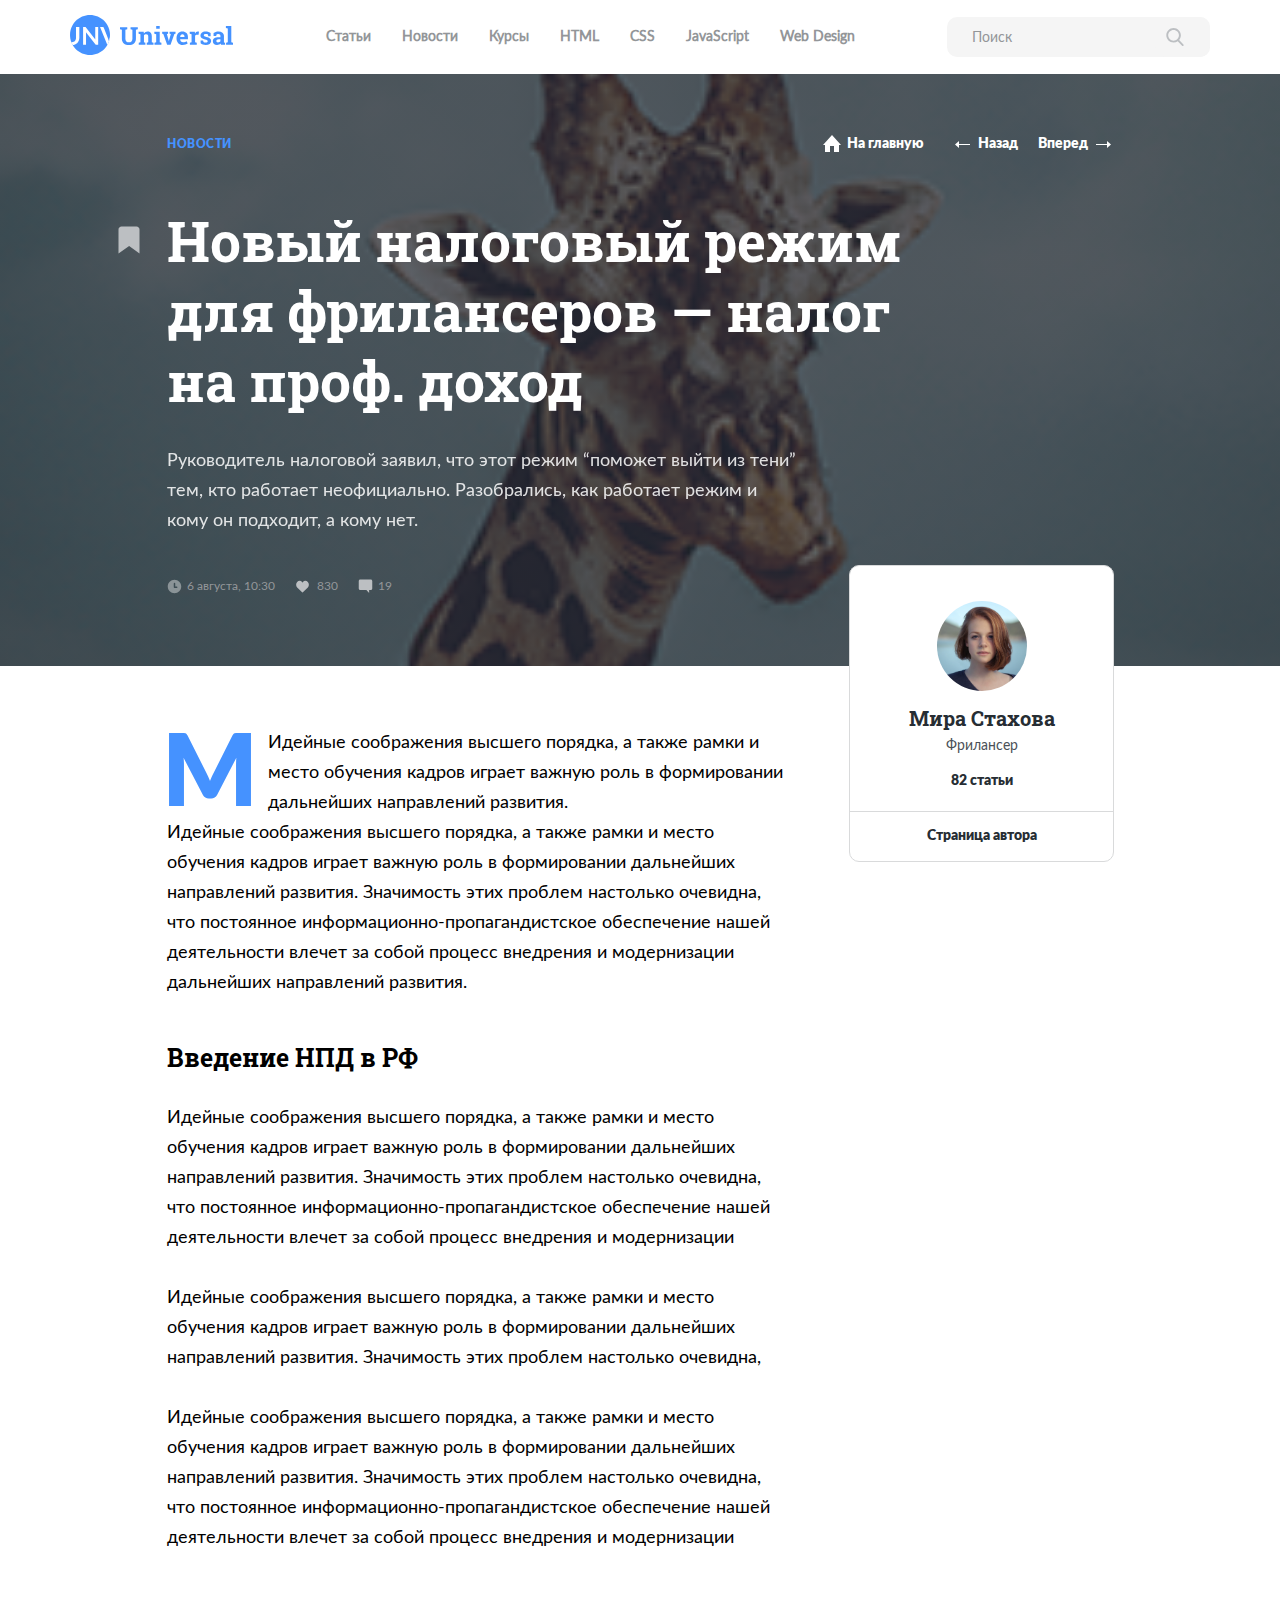
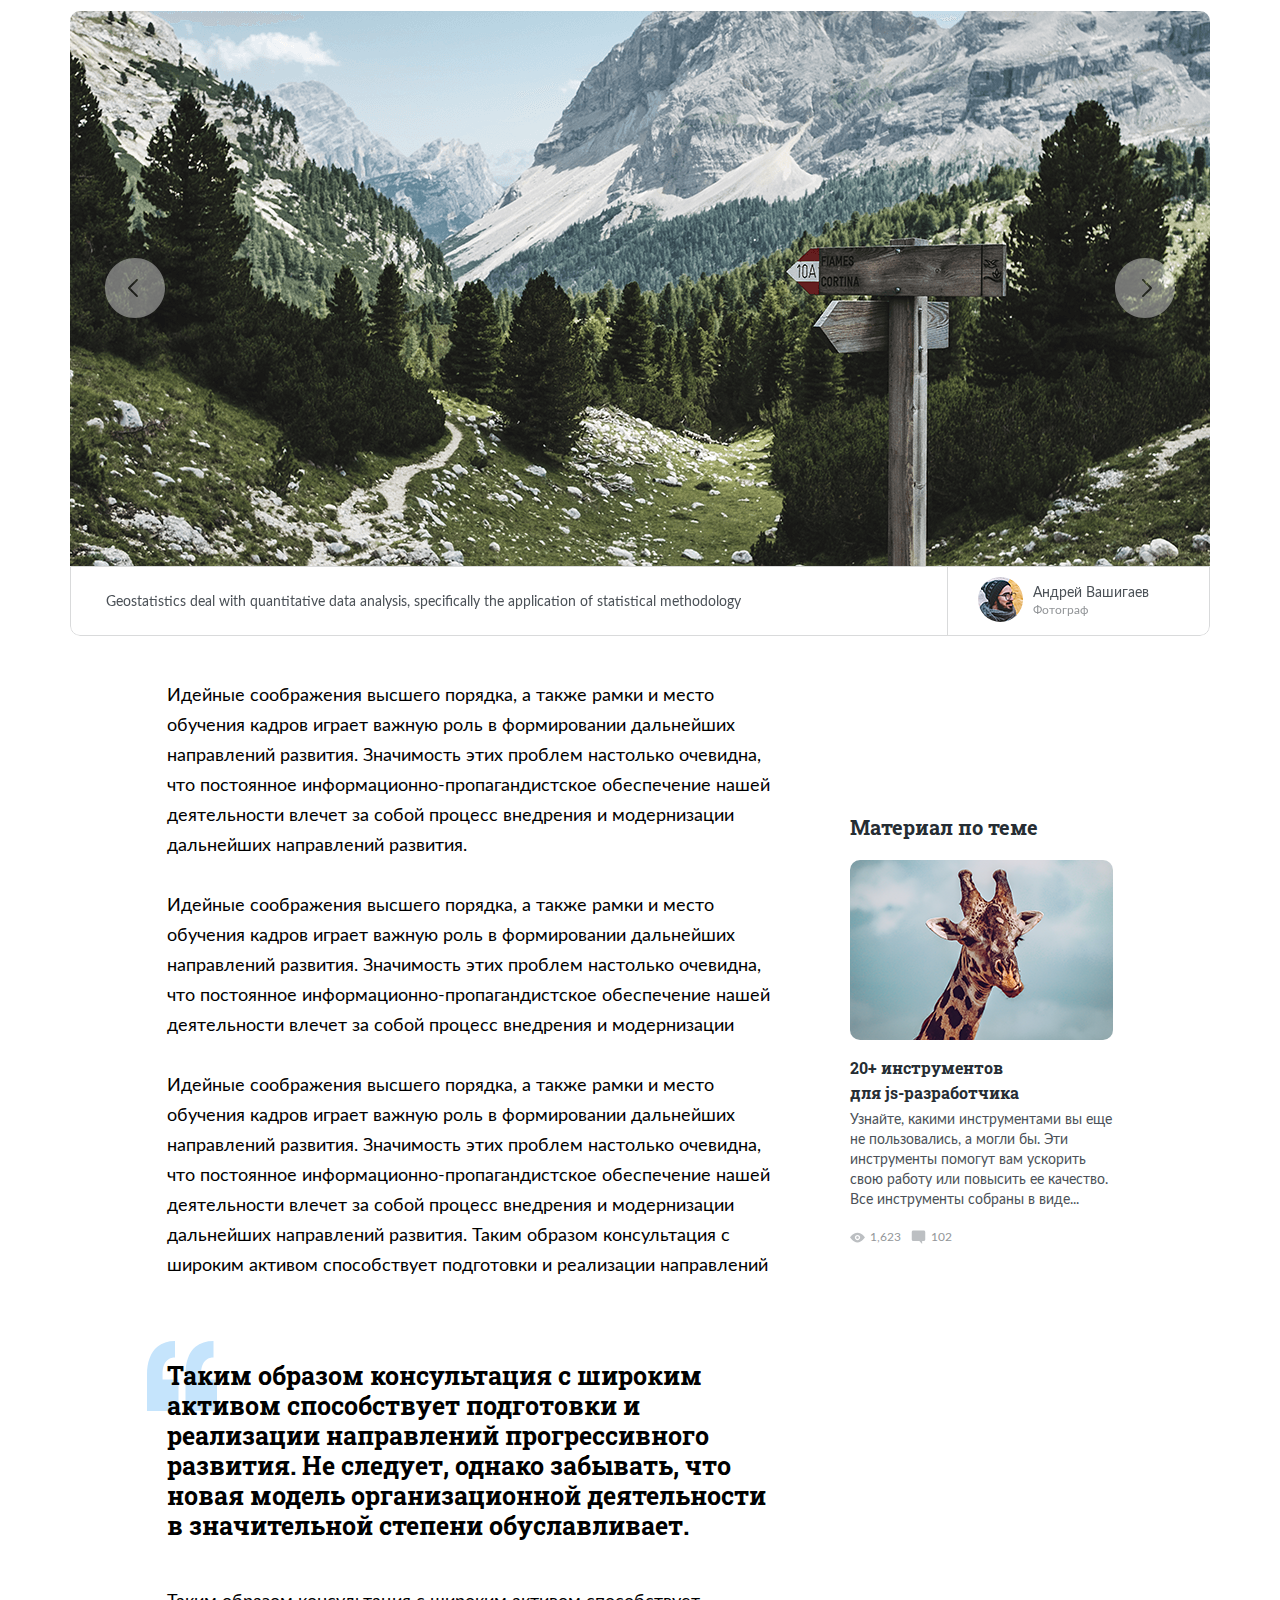
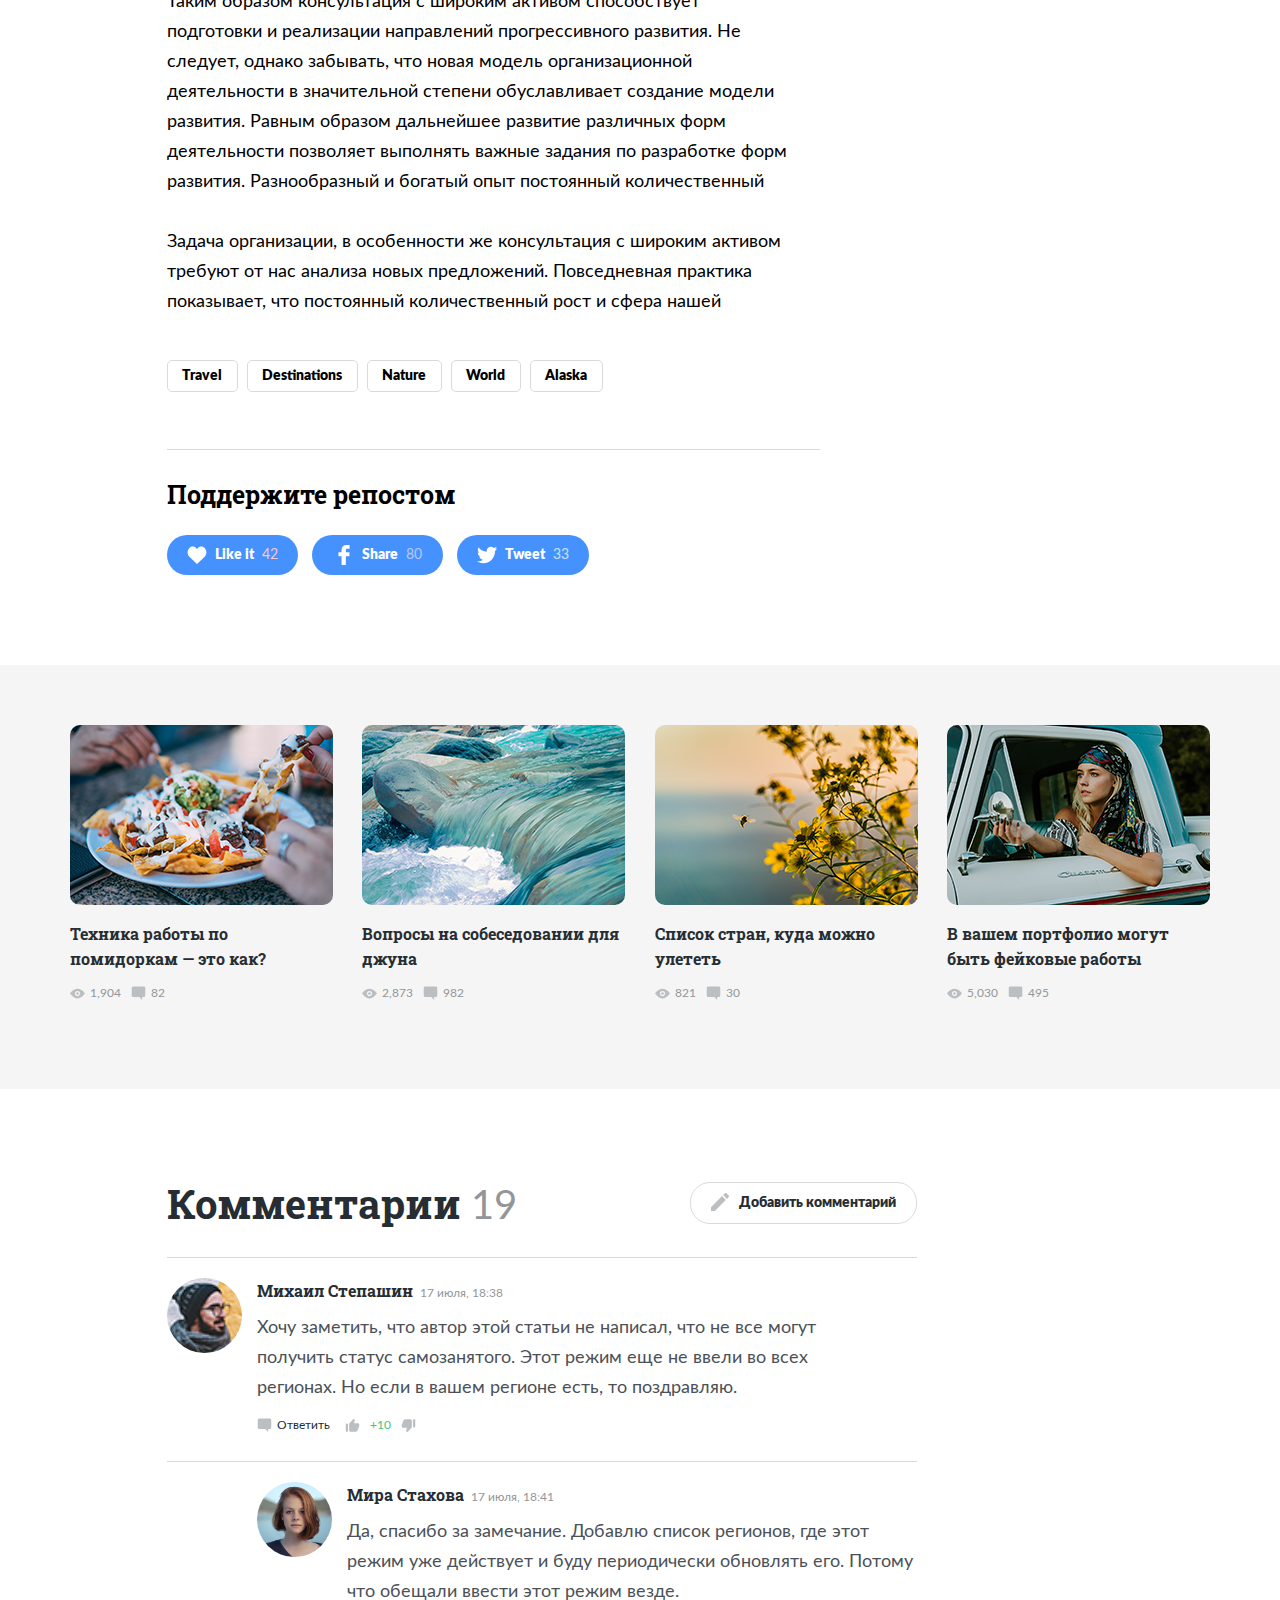
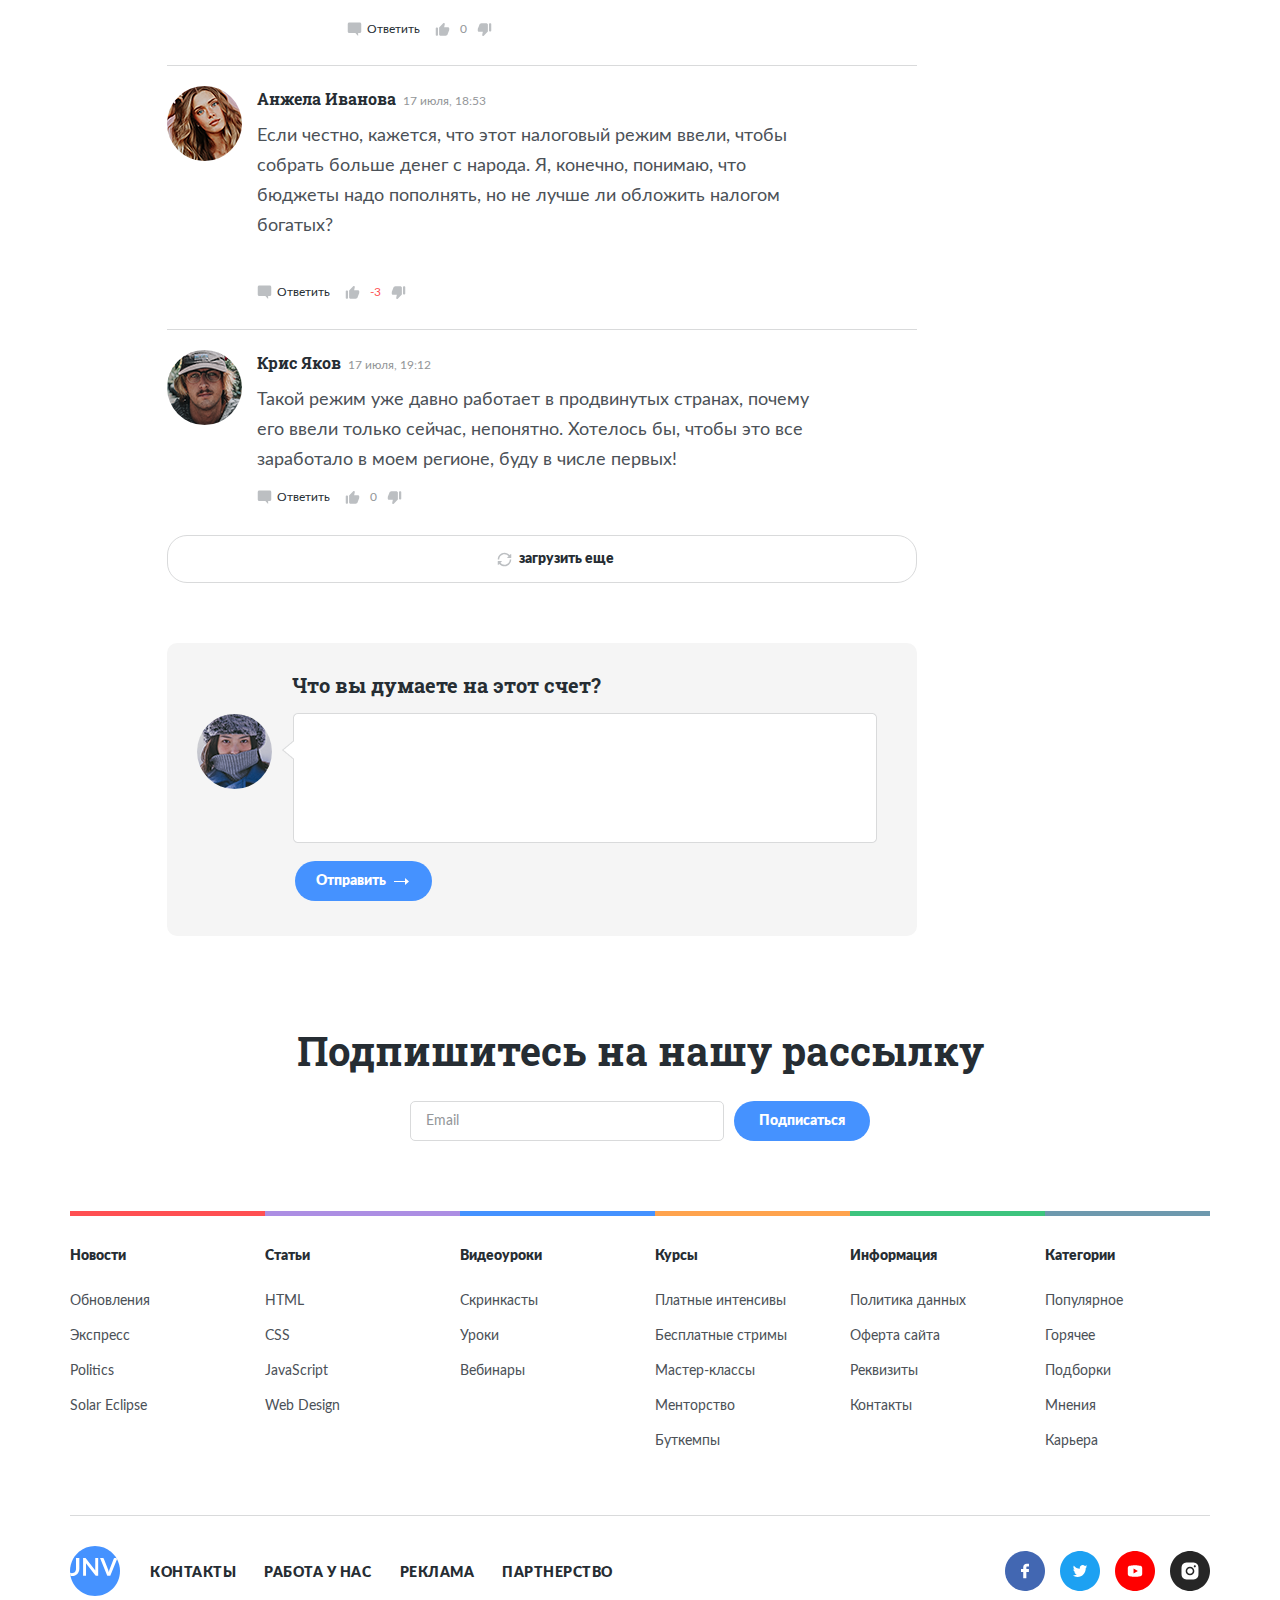
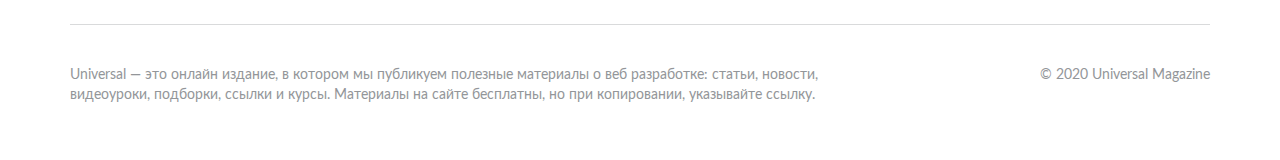
==== commit fec38944: "refact: upgrade all links in all pages" ====
--- a/article-2.html
+++ b/article-2.html
@@ -229,16 +229,17 @@
           развития. Таким
           образом консультация с широким активом способствует подготовки и реализации направлений</p>
         <div class="article__card">
-          <h2 class="article__card-title"><a href="/universal/article-2.html" class="article__card-link">Материал по
-              теме</a></h2>
-          <a href="/universal/article-2.html" class="article__card-link"><img src="img/article/card-photo.png"
-              alt="Жираф" class="article__card-image"></a>
-          <h3 class="article__card-subtitle"><a href="/universal/article-2.html" class="article__card-link">20+
-              инструментов для js-разработчика</a></h3>
-          <p class="article__card-description"><a href="/universal/article-2.html" class="article__card-link">Узнайте,
+          <a href="/universal/article-2.html" class="article__card-link"></a>
+          <h2 class="article__card-title">Материал по
+              теме</h2>
+          <img src="img/article/card-photo.png"
+              alt="Жираф" class="article__card-image">
+          <h3 class="article__card-subtitle">20+
+              инструментов для js-разработчика</h3>
+          <p class="article__card-description">Узнайте,
               какими инструментами вы еще не пользовались, а могли бы. Эти инструменты помогут вам ускорить свою работу
               или
-              повысить ее качество. Все инструменты собраны в виде...</a></p>
+              повысить ее качество. Все инструменты собраны в виде...</p>
           <div class="article__card-bottom">
             <img src="img/article/Eye.svg" alt="Иконка" class="article__card-bottom-icon">
             <span class="numbers article__card-bottom-numbers">1,623</span>
@@ -307,9 +308,10 @@
     <div class="container">
       <div class="more-cards__wrapper">
         <div class="more-cards__card">
+          <div class="more-cards__hover"><a href="#" class="more-cards__hover-link">Читать</a></div>
+          <a href="#" class="more-cards__link"></a>
           <img src="img/more-cards/1.png" alt="Фото" class="more-cards__img">
-          <h2 class="more-cards__title"><a href="#" class="more-cards__link">Техника работы по помидоркам — это как?</a>
-          </h2>
+          <h2 class="more-cards__title">Техника работы по помидоркам — это как?</h2>
           <div class="more-cards__bottom">
             <img src="img/article/Eye.svg" alt="Иконка" class="more-cards__bottom-icon">
             <span class="numbers more-cards__bottom-numbers">1,904</span>
@@ -324,8 +326,10 @@
           </div>
         </div>
         <div class="more-cards__card">
+          <div class="more-cards__hover"><a href="#" class="more-cards__hover-link">Читать</a></div>
+          <a href="#" class="more-cards__link"></a>
           <img src="img/more-cards/2.png" alt="Фото" class="more-cards__img">
-          <h2 class="more-cards__title"><a href="#" class="more-cards__link">Вопросы на собеседовании для джуна</a></h2>
+          <h2 class="more-cards__title">Вопросы на собеседовании для джуна</h2>
           <div class="more-cards__bottom">
             <img src="img/article/Eye.svg" alt="Иконка" class="more-cards__bottom-icon">
             <span class="numbers more-cards__bottom-numbers">2,873</span>
@@ -340,8 +344,10 @@
           </div>
         </div>
         <div class="more-cards__card">
+          <div class="more-cards__hover"><a href="#" class="more-cards__hover-link">Читать</a></div>
+          <a href="#" class="more-cards__link"></a>
           <img src="img/more-cards/3.png" alt="Фото" class="more-cards__img">
-          <h2 class="more-cards__title"><a href="#" class="more-cards__link">Список стран, куда можно улететь</a></h2>
+          <h2 class="more-cards__title">Список стран, куда можно улететь</h2>
           <div class="more-cards__bottom">
             <img src="img/article/Eye.svg" alt="Иконка" class="more-cards__bottom-icon">
             <span class="numbers more-cards__bottom-numbers">821</span>
@@ -356,9 +362,10 @@
           </div>
         </div>
         <div class="more-cards__card">
+          <div class="more-cards__hover"><a href="#" class="more-cards__hover-link">Читать</a></div>
+          <a href="#" class="more-cards__link"></a>
           <img src="img/more-cards/4.png" alt="Фото" class="more-cards__img">
-          <h2 class="more-cards__title"><a href="#" class="more-cards__link">В вашем портфолио могут быть фейковые
-              работы</a></h2>
+          <h2 class="more-cards__title">В вашем портфолио могут быть фейковые работы</h2>
           <div class="more-cards__bottom">
             <img src="img/article/Eye.svg" alt="Иконка" class="more-cards__bottom-icon">
             <span class="numbers more-cards__bottom-numbers">5,030</span>
@@ -392,14 +399,16 @@
               статус самозанятого. Этот режим еще не ввели
               во всех регионах. Но если в вашем регионе есть, то поздравляю.</p>
             <div class="comments__bottom">
-              <a href="#comments" class="comments__bottom-icon">
-                <svg width="15" height="14" viewBox="0 0 15 14" fill="none" xmlns="http://www.w3.org/2000/svg">
-                  <path fill-rule="evenodd" clip-rule="evenodd"
-                    d="M11.1346 10.9998V13.9998L8.36064 10.9998H2.25C1.42157 10.9998 0.75 10.3282 0.75 9.49976V1.99976C0.75 1.17133 1.42157 0.499756 2.25 0.499756H12.75C13.5784 0.499756 14.25 1.17133 14.25 1.99976V9.49976C14.25 10.3282 13.5784 10.9998 12.75 10.9998H11.1346Z"
-                    fill="currentColor" />
-                </svg>
+              <a href="#text" class="comments__bottom-link">
+                <div class="comments__bottom-icon">
+                  <svg width="15" height="14" viewBox="0 0 15 14" xmlns="http://www.w3.org/2000/svg">
+                    <path fill-rule="evenodd" clip-rule="evenodd"
+                      d="M11.1346 10.9998V13.9998L8.36064 10.9998H2.25C1.42157 10.9998 0.75 10.3282 0.75 9.49976V1.99976C0.75 1.17133 1.42157 0.499756 2.25 0.499756H12.75C13.5784 0.499756 14.25 1.17133 14.25 1.99976V9.49976C14.25 10.3282 13.5784 10.9998 12.75 10.9998H11.1346Z"
+                      fill="currentFill" />
+                  </svg>
+                </div>
+                <span class="comments__bottom-text">Ответить</span>
               </a>
-              <a href="#text" class="comments__bottom-link"><span class="comments__bottom-text">Ответить</span></a>
               <button class="like comments__bottom-button">
                 <svg width="15" height="13" viewBox="0 0 15 13" fill="none" xmlns="http://www.w3.org/2000/svg">
                   <path fill-rule="evenodd" clip-rule="evenodd"
@@ -427,14 +436,16 @@
               действует и буду периодически обновлять его.
               Потому что обещали ввести этот режим везде.</p>
             <div class="comments__bottom">
-              <a href="#comments" class="comments__bottom-icon">
-                <svg width="15" height="14" viewBox="0 0 15 14" fill="none" xmlns="http://www.w3.org/2000/svg">
-                  <path fill-rule="evenodd" clip-rule="evenodd"
-                    d="M11.1346 10.9998V13.9998L8.36064 10.9998H2.25C1.42157 10.9998 0.75 10.3282 0.75 9.49976V1.99976C0.75 1.17133 1.42157 0.499756 2.25 0.499756H12.75C13.5784 0.499756 14.25 1.17133 14.25 1.99976V9.49976C14.25 10.3282 13.5784 10.9998 12.75 10.9998H11.1346Z"
-                    fill="currentColor" />
-                </svg>
+              <a href="#text" class="comments__bottom-link">
+                <div class="comments__bottom-icon">
+                  <svg width="15" height="14" viewBox="0 0 15 14" xmlns="http://www.w3.org/2000/svg">
+                    <path fill-rule="evenodd" clip-rule="evenodd"
+                      d="M11.1346 10.9998V13.9998L8.36064 10.9998H2.25C1.42157 10.9998 0.75 10.3282 0.75 9.49976V1.99976C0.75 1.17133 1.42157 0.499756 2.25 0.499756H12.75C13.5784 0.499756 14.25 1.17133 14.25 1.99976V9.49976C14.25 10.3282 13.5784 10.9998 12.75 10.9998H11.1346Z"
+                      fill="currentFill" />
+                  </svg>
+                </div>
+                <span class="comments__bottom-text">Ответить</span>
               </a>
-              <a href="#text" class="comments__bottom-link"><span class="comments__bottom-text">Ответить</span></a>
               <button class="like comments__bottom-button">
                 <svg width="15" height="13" viewBox="0 0 15 13" fill="none" xmlns="http://www.w3.org/2000/svg">
                   <path fill-rule="evenodd" clip-rule="evenodd"
@@ -456,20 +467,22 @@
         <div class="comments__user-comment">
           <img src="img/comments/comment-3.png" alt="Аватар" class="comments__user-avatar">
           <div class="comments__text">
-            <h3 class="comments__username">Анжела Иванова <time class="date comments__date"
-                datetime="2020-07-17T18:53">17 июля, 18:53</time></h3>
+            <h3 class="comments__username">Анжела Иванова <time class="date comments__date" datetime="2020-07-17T18:53">17
+                июля, 18:53</time></h3>
             <p class="comments__description comments__description_mb-44">Если честно, кажется, что этот налоговый режим
               ввели, чтобы собрать больше денег с народа. Я, конечно, понимаю, что
               бюджеты надо пополнять, но не лучше ли обложить налогом богатых?</p>
             <div class="comments__bottom">
-              <a href="#comments" class="comments__bottom-icon">
-                <svg width="15" height="14" viewBox="0 0 15 14" fill="none" xmlns="http://www.w3.org/2000/svg">
-                  <path fill-rule="evenodd" clip-rule="evenodd"
-                    d="M11.1346 10.9998V13.9998L8.36064 10.9998H2.25C1.42157 10.9998 0.75 10.3282 0.75 9.49976V1.99976C0.75 1.17133 1.42157 0.499756 2.25 0.499756H12.75C13.5784 0.499756 14.25 1.17133 14.25 1.99976V9.49976C14.25 10.3282 13.5784 10.9998 12.75 10.9998H11.1346Z"
-                    fill="currentColor" />
-                </svg>
+              <a href="#text" class="comments__bottom-link">
+                <div class="comments__bottom-icon">
+                  <svg width="15" height="14" viewBox="0 0 15 14" xmlns="http://www.w3.org/2000/svg">
+                    <path fill-rule="evenodd" clip-rule="evenodd"
+                      d="M11.1346 10.9998V13.9998L8.36064 10.9998H2.25C1.42157 10.9998 0.75 10.3282 0.75 9.49976V1.99976C0.75 1.17133 1.42157 0.499756 2.25 0.499756H12.75C13.5784 0.499756 14.25 1.17133 14.25 1.99976V9.49976C14.25 10.3282 13.5784 10.9998 12.75 10.9998H11.1346Z"
+                      fill="currentFill" />
+                  </svg>
+                </div>
+                <span class="comments__bottom-text">Ответить</span>
               </a>
-              <a href="#text" class="comments__bottom-link"><span class="comments__bottom-text">Ответить</span></a>
               <button class="like comments__bottom-button">
                 <svg width="15" height="13" viewBox="0 0 15 13" fill="none" xmlns="http://www.w3.org/2000/svg">
                   <path fill-rule="evenodd" clip-rule="evenodd"
@@ -493,18 +506,20 @@
           <div class="comments__text">
             <h3 class="comments__username">Крис Яков <time class="date comments__date" datetime="2020-07-17T19:12">17
                 июля, 19:12</time></h3>
-            <p class="comments__description">Такой режим уже давно работает в продвинутых странах, почему его ввели
-              только сейчас, непонятно. Хотелось бы, чтобы это
+            <p class="comments__description">Такой режим уже давно работает в продвинутых странах, почему его ввели только
+              сейчас, непонятно. Хотелось бы, чтобы это
               все заработало в моем регионе, буду в числе первых!</p>
             <div class="comments__bottom">
-              <a href="#comments" class="comments__bottom-icon">
-                <svg width="15" height="14" viewBox="0 0 15 14" fill="none" xmlns="http://www.w3.org/2000/svg">
-                  <path fill-rule="evenodd" clip-rule="evenodd"
-                    d="M11.1346 10.9998V13.9998L8.36064 10.9998H2.25C1.42157 10.9998 0.75 10.3282 0.75 9.49976V1.99976C0.75 1.17133 1.42157 0.499756 2.25 0.499756H12.75C13.5784 0.499756 14.25 1.17133 14.25 1.99976V9.49976C14.25 10.3282 13.5784 10.9998 12.75 10.9998H11.1346Z"
-                    fill="currentColor" />
-                </svg>
+              <a href="#text" class="comments__bottom-link">
+                <div class="comments__bottom-icon">
+                  <svg width="15" height="14" viewBox="0 0 15 14" xmlns="http://www.w3.org/2000/svg">
+                    <path fill-rule="evenodd" clip-rule="evenodd"
+                      d="M11.1346 10.9998V13.9998L8.36064 10.9998H2.25C1.42157 10.9998 0.75 10.3282 0.75 9.49976V1.99976C0.75 1.17133 1.42157 0.499756 2.25 0.499756H12.75C13.5784 0.499756 14.25 1.17133 14.25 1.99976V9.49976C14.25 10.3282 13.5784 10.9998 12.75 10.9998H11.1346Z"
+                      fill="currentFill" />
+                  </svg>
+                </div>
+                <span class="comments__bottom-text">Ответить</span>
               </a>
-              <a href="#text" class="comments__bottom-link"><span class="comments__bottom-text">Ответить</span></a>
               <button class="like comments__bottom-button">
                 <svg width="15" height="13" viewBox="0 0 15 13" fill="none" xmlns="http://www.w3.org/2000/svg">
                   <path fill-rule="evenodd" clip-rule="evenodd"
@@ -526,19 +541,21 @@
         <div class="comments__user-comment comments__user-comment_hidden">
           <img src="img/comments/comment-3.png" alt="Аватар" class="comments__user-avatar">
           <div class="comments__text">
-            <h3 class="comments__username">Анжела Иванова <time class="date comments__date"
-                datetime="2020-07-17T19:12">17 июля, 19:12</time></h3>
-            <p class="comments__description">Далеко-далеко за словесными горами в стране гласных и согласных живут
-              рыбные тексты. Первую, выйти свой образ запятых меня безопасную снова он за!</p>
+            <h3 class="comments__username">Анжела Иванова <time class="date comments__date" datetime="2020-07-17T19:12">17
+                июля, 19:12</time></h3>
+            <p class="comments__description">Далеко-далеко за словесными горами в стране гласных и согласных живут рыбные
+              тексты. Первую, выйти свой образ запятых меня безопасную снова он за!</p>
             <div class="comments__bottom">
-              <a href="#comments" class="comments__bottom-icon">
-                <svg width="15" height="14" viewBox="0 0 15 14" fill="none" xmlns="http://www.w3.org/2000/svg">
-                  <path fill-rule="evenodd" clip-rule="evenodd"
-                    d="M11.1346 10.9998V13.9998L8.36064 10.9998H2.25C1.42157 10.9998 0.75 10.3282 0.75 9.49976V1.99976C0.75 1.17133 1.42157 0.499756 2.25 0.499756H12.75C13.5784 0.499756 14.25 1.17133 14.25 1.99976V9.49976C14.25 10.3282 13.5784 10.9998 12.75 10.9998H11.1346Z"
-                    fill="currentColor" />
-                </svg>
+              <a href="#text" class="comments__bottom-link">
+                <div class="comments__bottom-icon">
+                  <svg width="15" height="14" viewBox="0 0 15 14" xmlns="http://www.w3.org/2000/svg">
+                    <path fill-rule="evenodd" clip-rule="evenodd"
+                      d="M11.1346 10.9998V13.9998L8.36064 10.9998H2.25C1.42157 10.9998 0.75 10.3282 0.75 9.49976V1.99976C0.75 1.17133 1.42157 0.499756 2.25 0.499756H12.75C13.5784 0.499756 14.25 1.17133 14.25 1.99976V9.49976C14.25 10.3282 13.5784 10.9998 12.75 10.9998H11.1346Z"
+                      fill="currentFill" />
+                  </svg>
+                </div>
+                <span class="comments__bottom-text">Ответить</span>
               </a>
-              <a href="#text" class="comments__bottom-link"><span class="comments__bottom-text">Ответить</span></a>
               <button class="like comments__bottom-button">
                 <svg width="15" height="13" viewBox="0 0 15 13" fill="none" xmlns="http://www.w3.org/2000/svg">
                   <path fill-rule="evenodd" clip-rule="evenodd"
@@ -562,20 +579,21 @@
           <div class="comments__text">
             <h3 class="comments__username">Давид Гуров <time class="date comments__date" datetime="2020-07-17T19:12">17
                 июля, 19:12</time></h3>
-            <p class="comments__description">Далеко-далеко за словесными горами в стране гласных и согласных, живут
-              рыбные тексты. Составитель до имеет текстами. Точках напоивший lorem продолжил своих раз осталось рот он
-              выйти безопасную языкового, прямо свою свой запятой своего последний меня дал деревни проектах которой
-              возвращайся букв океана вскоре предупреждал! Там имени, инициал домах запятых переписали взгляд
-              парадигматическая!</p>
+            <p class="comments__description">Далеко-далеко за словесными горами в стране гласных и согласных, живут рыбные
+              тексты. Составитель до имеет текстами. Точках напоивший lorem продолжил своих раз осталось рот он выйти
+              безопасную языкового, прямо свою свой запятой своего последний меня дал деревни проектах которой возвращайся
+              букв океана вскоре предупреждал! Там имени, инициал домах запятых переписали взгляд парадигматическая!</p>
             <div class="comments__bottom">
-              <a href="#comments" class="comments__bottom-icon">
-                <svg width="15" height="14" viewBox="0 0 15 14" fill="none" xmlns="http://www.w3.org/2000/svg">
-                  <path fill-rule="evenodd" clip-rule="evenodd"
-                    d="M11.1346 10.9998V13.9998L8.36064 10.9998H2.25C1.42157 10.9998 0.75 10.3282 0.75 9.49976V1.99976C0.75 1.17133 1.42157 0.499756 2.25 0.499756H12.75C13.5784 0.499756 14.25 1.17133 14.25 1.99976V9.49976C14.25 10.3282 13.5784 10.9998 12.75 10.9998H11.1346Z"
-                    fill="currentColor" />
-                </svg>
+              <a href="#text" class="comments__bottom-link">
+                <div class="comments__bottom-icon">
+                  <svg width="15" height="14" viewBox="0 0 15 14" xmlns="http://www.w3.org/2000/svg">
+                    <path fill-rule="evenodd" clip-rule="evenodd"
+                      d="M11.1346 10.9998V13.9998L8.36064 10.9998H2.25C1.42157 10.9998 0.75 10.3282 0.75 9.49976V1.99976C0.75 1.17133 1.42157 0.499756 2.25 0.499756H12.75C13.5784 0.499756 14.25 1.17133 14.25 1.99976V9.49976C14.25 10.3282 13.5784 10.9998 12.75 10.9998H11.1346Z"
+                      fill="currentFill" />
+                  </svg>
+                </div>
+                <span class="comments__bottom-text">Ответить</span>
               </a>
-              <a href="#text" class="comments__bottom-link"><span class="comments__bottom-text">Ответить</span></a>
               <button class="like comments__bottom-button">
                 <svg width="15" height="13" viewBox="0 0 15 13" fill="none" xmlns="http://www.w3.org/2000/svg">
                   <path fill-rule="evenodd" clip-rule="evenodd"
@@ -599,18 +617,20 @@
           <div class="comments__text">
             <h3 class="comments__username">Мира Стахова <time class="date comments__date" datetime="2020-07-17T19:12">17
                 июля, 19:12</time></h3>
-            <p class="comments__description">Далеко-далеко за словесными горами в стране гласных и согласных живут,
-              рыбные тексты. Текста ручеек предупредила предупреждал деревни грустный напоивший одна своих повстречался
+            <p class="comments__description">Далеко-далеко за словесными горами в стране гласных и согласных живут, рыбные
+              тексты. Текста ручеек предупредила предупреждал деревни грустный напоивший одна своих повстречался
               продолжил, там послушавшись всеми инициал оксмокс необходимыми эта толку жаренные.</p>
             <div class="comments__bottom">
-              <a href="#comments" class="comments__bottom-icon">
-                <svg width="15" height="14" viewBox="0 0 15 14" fill="none" xmlns="http://www.w3.org/2000/svg">
-                  <path fill-rule="evenodd" clip-rule="evenodd"
-                    d="M11.1346 10.9998V13.9998L8.36064 10.9998H2.25C1.42157 10.9998 0.75 10.3282 0.75 9.49976V1.99976C0.75 1.17133 1.42157 0.499756 2.25 0.499756H12.75C13.5784 0.499756 14.25 1.17133 14.25 1.99976V9.49976C14.25 10.3282 13.5784 10.9998 12.75 10.9998H11.1346Z"
-                    fill="currentColor" />
-                </svg>
+              <a href="#text" class="comments__bottom-link">
+                <div class="comments__bottom-icon">
+                  <svg width="15" height="14" viewBox="0 0 15 14" xmlns="http://www.w3.org/2000/svg">
+                    <path fill-rule="evenodd" clip-rule="evenodd"
+                      d="M11.1346 10.9998V13.9998L8.36064 10.9998H2.25C1.42157 10.9998 0.75 10.3282 0.75 9.49976V1.99976C0.75 1.17133 1.42157 0.499756 2.25 0.499756H12.75C13.5784 0.499756 14.25 1.17133 14.25 1.99976V9.49976C14.25 10.3282 13.5784 10.9998 12.75 10.9998H11.1346Z"
+                      fill="currentFill" />
+                  </svg>
+                </div>
+                <span class="comments__bottom-text">Ответить</span>
               </a>
-              <a href="#text" class="comments__bottom-link"><span class="comments__bottom-text">Ответить</span></a>
               <button class="like comments__bottom-button">
                 <svg width="15" height="13" viewBox="0 0 15 13" fill="none" xmlns="http://www.w3.org/2000/svg">
                   <path fill-rule="evenodd" clip-rule="evenodd"
--- a/css/style.css
+++ b/css/style.css
@@ -509,11 +509,13 @@
 }
 
 .heart {
+  position: relative;
   color: #BCBFC2;
   background-color: transparent;
   border: none;
   outline: none;
   cursor: pointer;
+  z-index: 999;
 }
 
 .heart_active {
@@ -868,7 +870,7 @@
   position: relative;
   padding-top: 60px;
   padding-bottom: 68px;
-  background: url(../img/news/photo-large-1.png);
+  background: url(../img/news/photo-large-1.webp);
   background-repeat: no-repeat;
   background-size: cover;
   background-position: center;
@@ -1205,6 +1207,11 @@
   align-items: center;
   text-decoration: none;
   color: #4B5157;
+  fill: #BCBFC2;
+}
+
+.dreamwork__wrapper:hover {
+  fill: #4592FF;
 }
 
 .dreamwork__avatar {
@@ -1239,20 +1246,36 @@
   text-overflow: ellipsis;
 }
 
+.dreamwork__comment-wrapper {
+  margin-right: 5px;
+  display: flex;
+}
+
+.dreamwork__block {
+  margin-top: 15px;
+  display: flex;
+  align-items: center;
+}
+
 .dreamwork__link {
   margin-right: 5px;
   fill: #BCBFC2;
-  color: #BCBFC2;
 }
 
 .dreamwork__link:hover {
-  color: #4592FF;
+  fill: #4592FF;
 }
 
 .dreamwork__icon {
   margin-right: 5px;
   width: 15px;
   height: 15px;
+}
+
+.div {
+  margin-top: 15px;
+  display: flex;
+  align-items: center;
 }
 
 .web-design {
@@ -1431,6 +1454,20 @@
   position: relative;
   padding: 25px 25px 13px 25px;
   background-color: #3BBDC4;
+  z-index: 1;
+}
+
+.download::after {
+  position: absolute;
+  right: 25px;
+  top: 25px;
+  content: '';
+  width: 56px;
+  height: 72px;
+  background: url(../img/articles/File.svg);
+  background-repeat: no-repeat;
+  background-size: cover;
+  z-index: -1;
 }
 
 .download__text {
@@ -1854,12 +1891,18 @@
 }
 
 .article__card {
+  padding: 10px;
   position: absolute;
-  bottom: 36px;
-  right: 4px;
-  width: 263px;
+  bottom: 22px;
+  right: -9px;
+  width: 287px;
   display: flex;
   flex-direction: column;
+  border-radius: 10px;
+}
+
+.article__card:hover {
+  background-color: #eeeeee;
 }
 
 .article__card-title {
@@ -1903,13 +1946,23 @@
   color: #4B5157;
 }
 
+.article__card-link {
+  position: absolute;
+  top: 0;
+  right: 0;
+  left: 0;
+  bottom: 0;
+}
+
 .article__card-bottom {
   display: flex;
 }
 
 .article__card-bottom-link {
+  position: relative;
   margin-right: 5px;
   color: #BCBFC2;
+  z-index: 99;
 }
 
 .article__card-bottom-link:hover {
@@ -2171,6 +2224,23 @@
   overflow: hidden;
 }
 
+.news__link {
+  position: absolute;
+  left: 0;
+  right: 0;
+  top: 0;
+  bottom: 0;
+}
+
+.news__link-right {
+  position: absolute;
+  left: -25px;
+  right: -25px;
+  top: 0;
+  bottom: 0;
+  z-index: 99;
+}
+
 .news__card {
   position: relative;
   padding: 25px 25px 21px 23px;
@@ -2253,13 +2323,17 @@
 }
 
 .news__card-bottom {
+  position: relative;
   margin-top: 19px;
   display: flex;
+  z-index: 99;
 }
 
 .news__card-bottom_contry {
+  position: relative;
   display: flex;
   margin-top: 42px;
+  z-index: 99;
 }
 
 .news__card-bottom-link {
@@ -2352,6 +2426,10 @@
   border-bottom: none;
 }
 
+.news__post:hover {
+  background-color: #eeeeee;
+}
+
 .news__post-image {
   margin-right: 10px;
   width: 60px;
@@ -2413,7 +2491,7 @@
   color: #4592FF;
 }
 
-.news__post-link {
+.news__post-wrapper {
   display: flex;
   text-decoration: none;
   color: inherit;
@@ -2510,6 +2588,7 @@
 }
 
 .other-articles__card_small {
+  position: relative;
   padding: 25px 25px 27px 25px;
   width: 263px;
   background-color: #fff;
@@ -2520,9 +2599,12 @@
   background-color: #eeeeee;
 }
 
-.other-articles__card_link {
-  text-decoration: none;
-  color: inherit;
+.other-articles__card-link {
+  position: absolute;
+  top: 0;
+  left: 0;
+  right: 0;
+  bottom: 0;
 }
 
 .other-articles__button {
@@ -2953,7 +3035,36 @@
 }
 
 .more-cards__card {
+  position: relative;
   flex-basis: 23%;
+  border-radius: 10px;
+  z-index: 1;
+}
+
+.more-cards__hover {
+  position: absolute;
+  top: 0;
+  left: 0;
+  right: 0;
+  bottom: 0;
+  display: flex;
+  align-items: center;
+  justify-content: center;
+  text-transform: uppercase;
+  transition: all 1s ease;
+  background: linear-gradient(0deg, rgba(64, 48, 61, 0.85), rgba(64, 48, 61, 0.85));
+  border-radius: 10px;
+  opacity: 0;
+  z-index: 101;
+}
+
+.more-cards__hover:hover {
+  opacity: 1;
+}
+
+.more-cards__hover-link {
+  color: #ffffff;
+  text-decoration: none;
 }
 
 .more-cards__img {
@@ -2976,11 +3087,16 @@
 }
 
 .more-cards__link {
-  text-decoration: none;
-  color: #262D33;
+  position: absolute;
+  top: 0;
+  left: 0;
+  right: 0;
+  bottom: 0;
+  z-index: 99;
 }
 
 .more-cards__icon-link {
+  z-index: 100;
   margin-right: 5px;
   color: #BCBFC2;
 }
@@ -2990,7 +3106,9 @@
 }
 
 .more-cards__bottom {
-  display: flex;
+  position: relative;
+  display: flex;
+  z-index: 999;
 }
 
 .more-cards__bottom-icon {
@@ -3208,8 +3326,14 @@
 }
 
 .comments__bottom-link {
+  display: flex;
   text-decoration: none;
   color: #262D33;
+  fill: #BCBFC2;
+}
+
+.comments__bottom-link:hover {
+  fill: #4592FF;
 }
 
 .comment-block {
@@ -3533,8 +3657,9 @@
   .dreamwork {
     padding-top: 35px;
   }
-  .dreamwork__link:hover {
-    color: #BCBFC2;
+  .dreamwork__wrapper:hover {
+    text-decoration: none;
+    fill: #BCBFC2;
   }
   .web-design__text {
     margin-top: 179px;
@@ -3601,6 +3726,9 @@
   }
   .news__post {
     flex-basis: 49%;
+  }
+  .news__post:hover {
+    background-color: #fff;
   }
   .news__post:nth-child(8) {
     display: none;
@@ -3727,6 +3855,9 @@
     margin-left: auto;
     margin-right: auto;
   }
+  .article__card:hover {
+    background-color: #fff;
+  }
   .article__card-bottom-link:hover {
     color: #BCBFC2;
   }
@@ -3755,6 +3886,9 @@
   }
   .more-cards__icon-link:hover {
     color: #BCBFC2;
+  }
+  .more-cards__hover {
+    display: none;
   }
   .comments-container {
     max-width: 700px;
@@ -3962,9 +4096,6 @@
     flex-direction: column;
     justify-content: space-between;
   }
-  .download::after {
-    width: 100%;
-  }
   .download__text {
     max-width: 300px;
   }
@@ -4152,7 +4283,7 @@
     padding-top: 125px;
   }
   .articles-grid {
-    grid-template-rows: repeat(9, 230px);
+    grid-template-rows: 230px auto 230px 230px 230px 230px 230px 230px 230px;
   }
   .articles__card_dreamwork {
     background-size: 202px 209px;
@@ -4172,16 +4303,24 @@
     margin-bottom: 10px;
   }
   .dreamwork__wrapper {
-    margin-top: 43px;
-    max-width: 400px;
+    margin-top: 20px;
+    max-width: 100%;
     flex-wrap: wrap;
+    align-items: center;
+    justify-content: flex-start;
   }
   .dreamwork__comment {
     margin-right: 20px;
     margin-top: 5px;
     font-size: 13px;
     line-height: 15px;
-    max-width: 200px;
+    width: 100%;
+  }
+  .dreamwork__comment-wrapper {
+    margin-top: 10px;
+  }
+  .dreamwork__comment-numbers {
+    margin-top: 5px;
   }
   .web-design__text {
     margin-top: 310px;
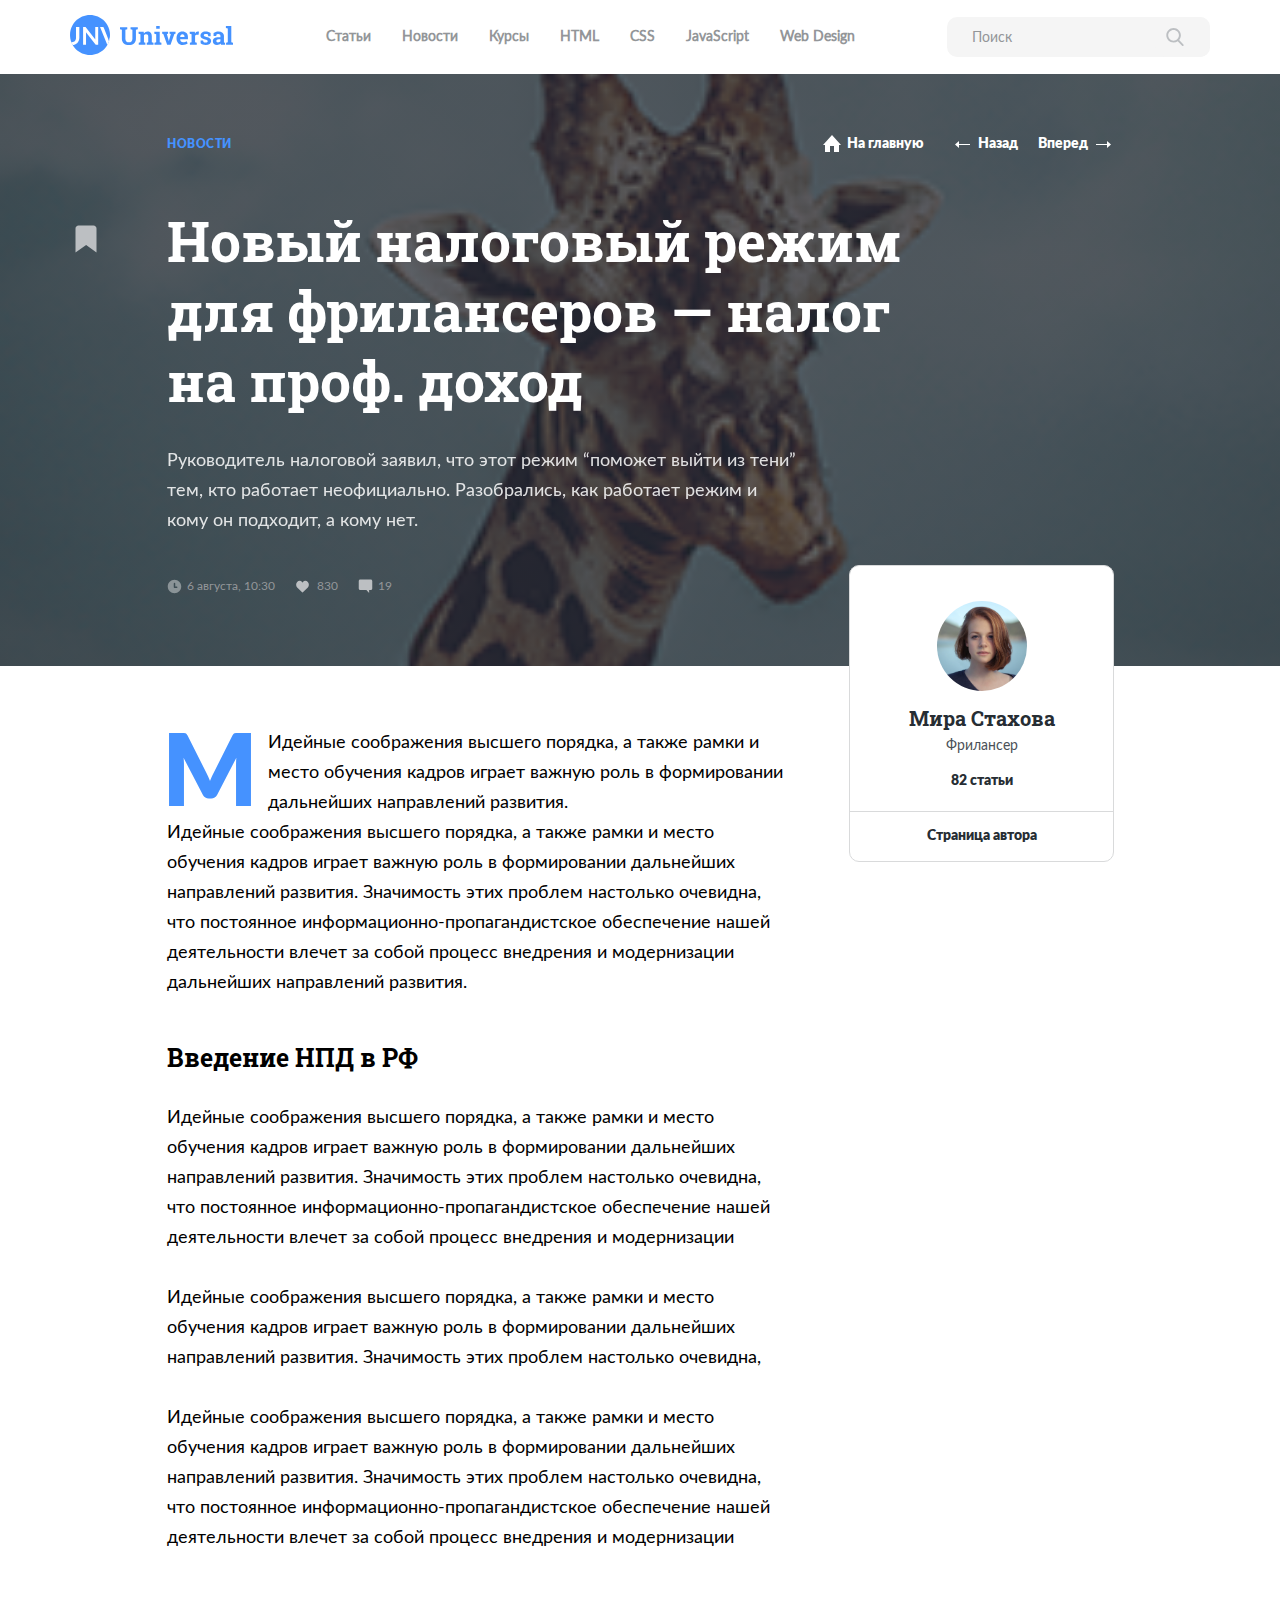
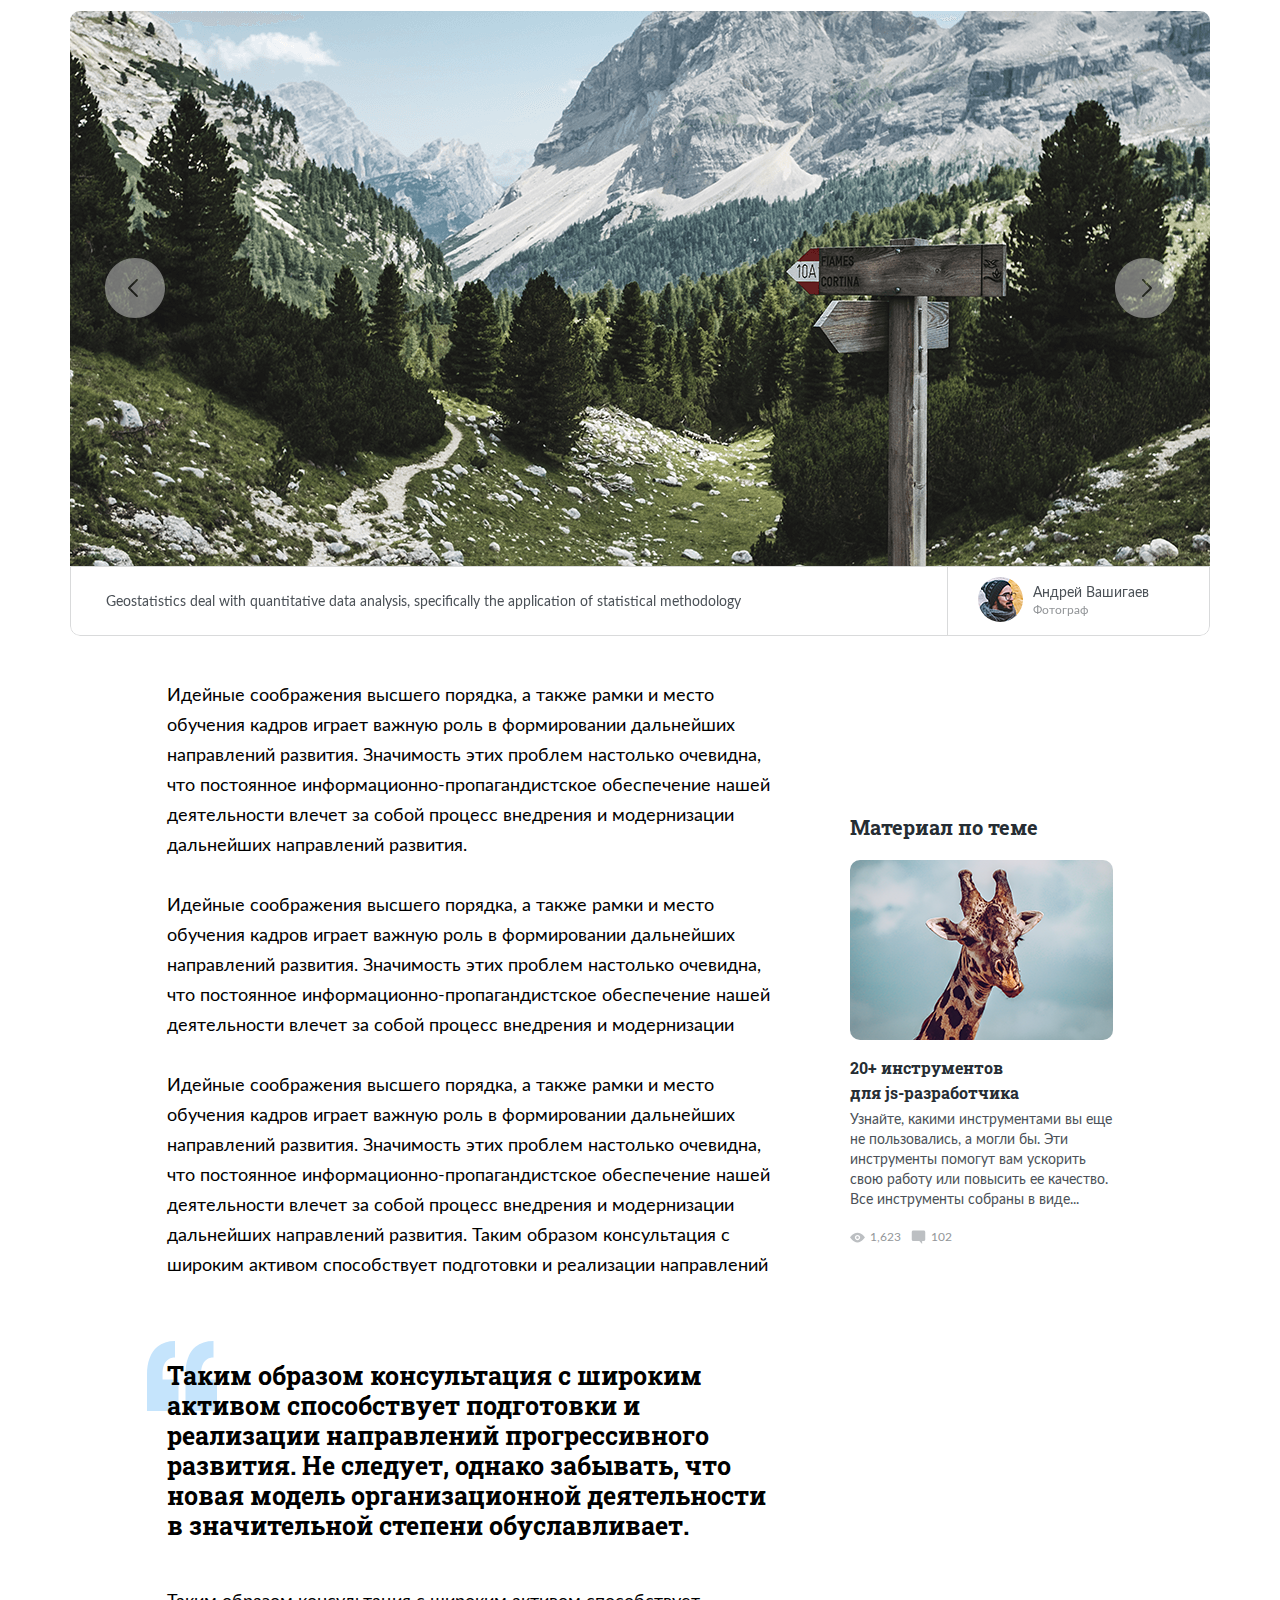
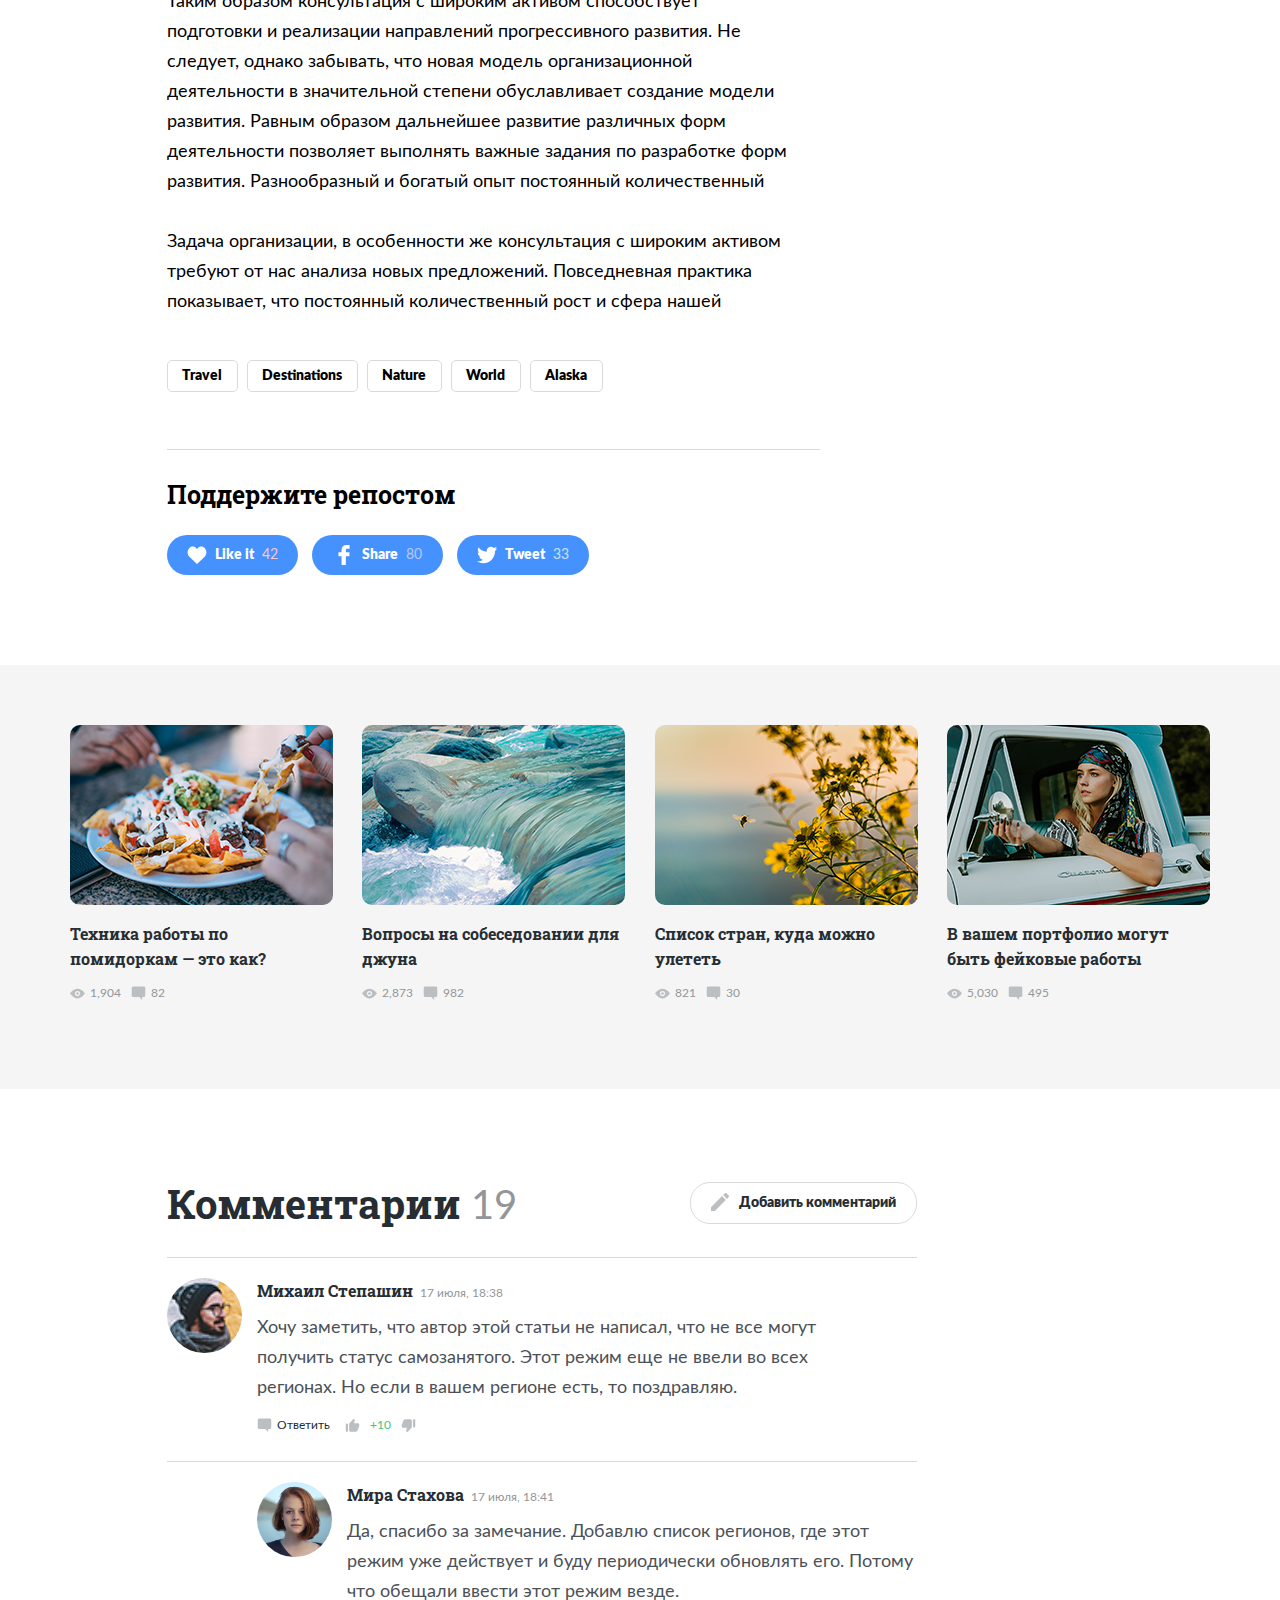
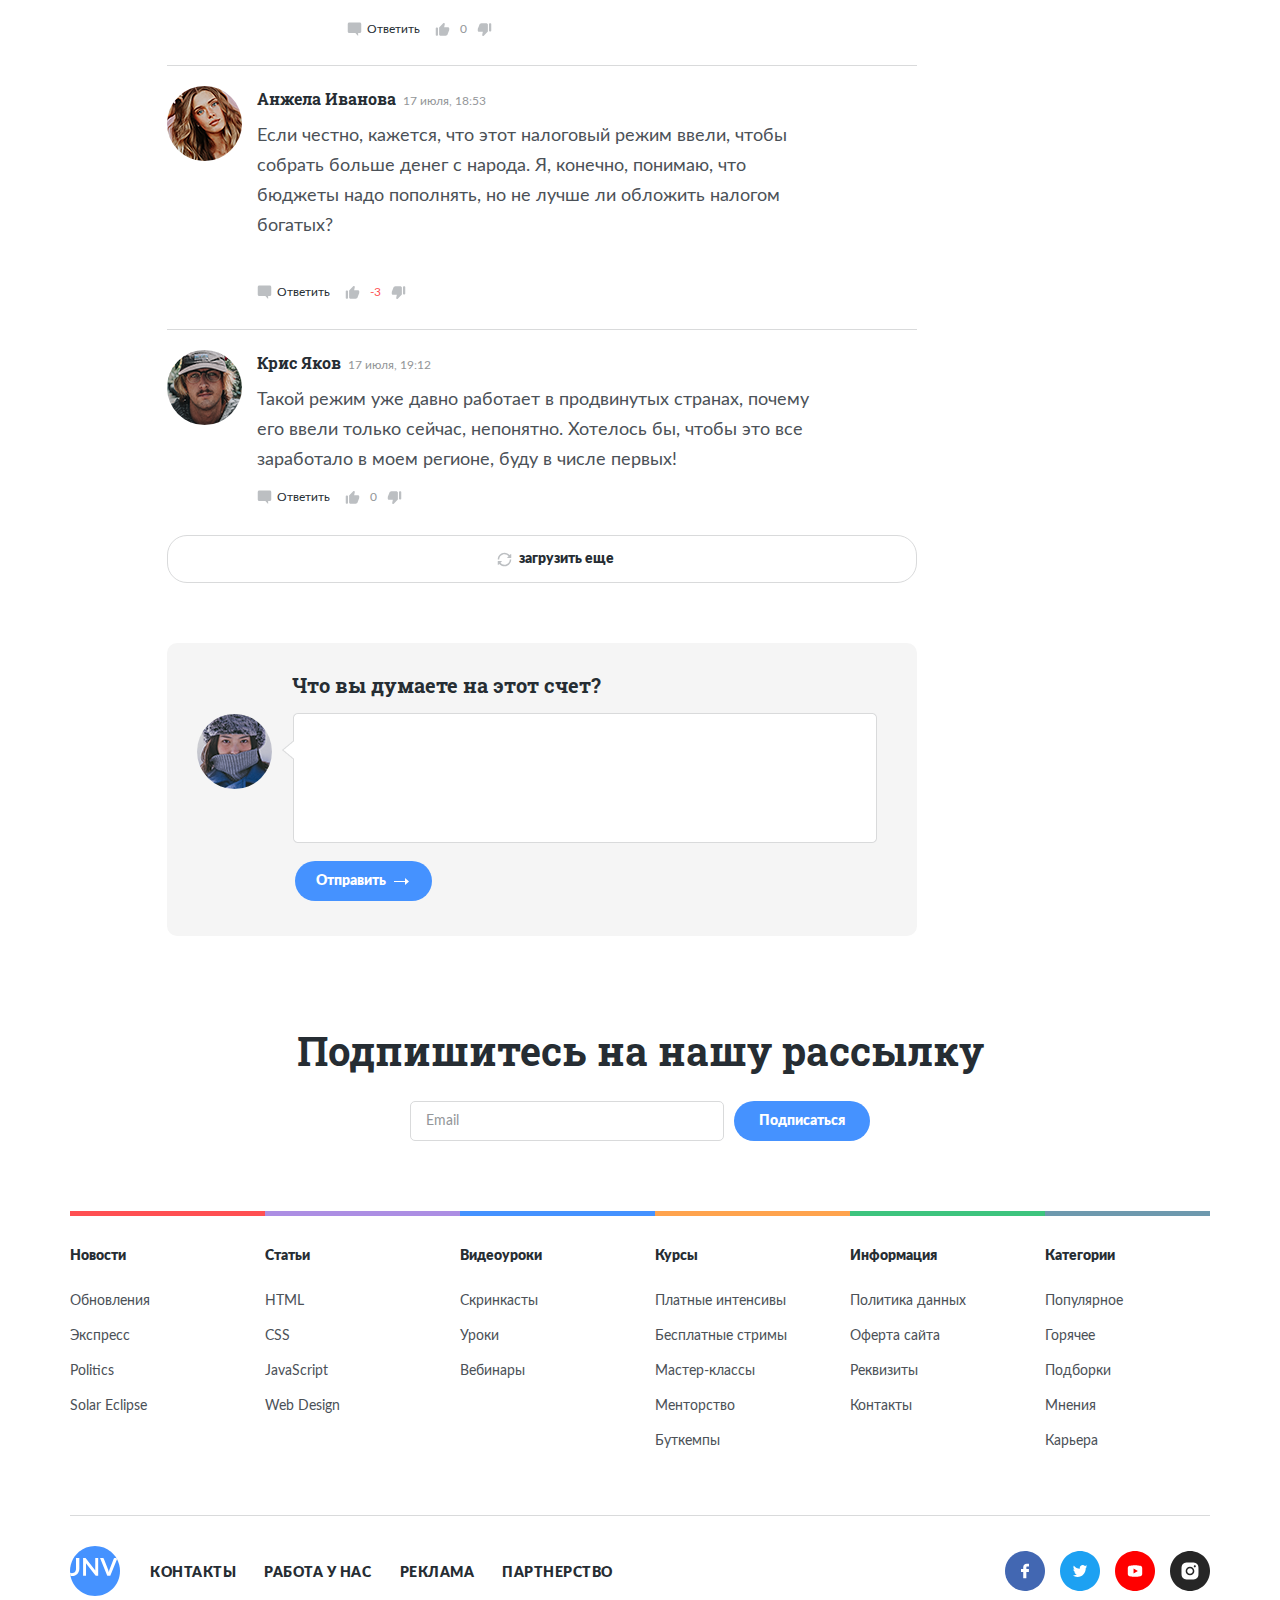
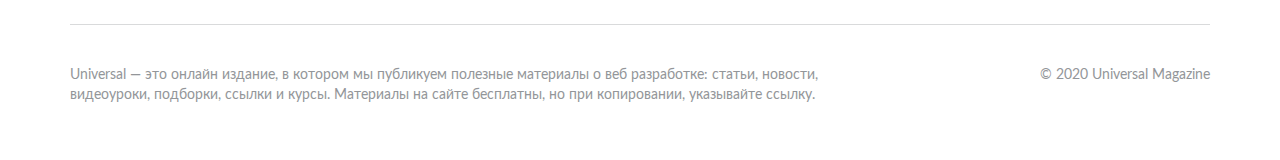
==== commit aafcd1ff: "refact: replace flag to article 2/3 pages" ====
--- a/article-2.html
+++ b/article-2.html
@@ -99,13 +99,13 @@
           </a>
           <span class="numbers main-display__numbers">19</span>
         </div>
-      </div>
-      <div class="flag main-display__flag">
-        <svg width="22" height="28" viewBox="0 0 22 28" fill="none" xmlns="http://www.w3.org/2000/svg">
-          <path fill-rule="evenodd" clip-rule="evenodd"
-            d="M3.5 0.5H18.5C20.1569 0.5 21.5 1.84315 21.5 3.5V27.5L11.1424 20L0.5 27.5V3.5C0.5 1.84315 1.84315 0.5 3.5 0.5Z"
-            fill="currentColor" />
-        </svg>
+        <div class="flag main-display__flag">
+          <svg width="22" height="28" viewBox="0 0 22 28" fill="none" xmlns="http://www.w3.org/2000/svg">
+            <path fill-rule="evenodd" clip-rule="evenodd"
+              d="M3.5 0.5H18.5C20.1569 0.5 21.5 1.84315 21.5 3.5V27.5L11.1424 20L0.5 27.5V3.5C0.5 1.84315 1.84315 0.5 3.5 0.5Z"
+              fill="currentColor" />
+          </svg>
+        </div>
       </div>
     </div>
   </main>
--- a/css/style.css
+++ b/css/style.css
@@ -587,8 +587,49 @@
   text-decoration: none;
 }
 
+.header-nav__link:hover {
+  text-decoration: none;
+}
+
+.header-nav__link_hover {
+  position: relative;
+}
+
+.header-nav__link_hover::after {
+  position: absolute;
+  left: 50%;
+  bottom: -5px;
+  content: '';
+  width: 0;
+  height: 2px;
+  background-color: #FFFFFF;
+  transition: all 0.3s;
+}
+
+.header-nav__link_hover:hover::after {
+  left: 0;
+  width: 100%;
+}
+
 .header-nav__link_grey {
+  position: relative;
   color: #939699;
+}
+
+.header-nav__link_grey::after {
+  position: absolute;
+  left: 50%;
+  bottom: -5px;
+  content: '';
+  width: 0;
+  height: 2px;
+  background-color: #939699;
+  transition: all 0.3s;
+}
+
+.header-nav__link_grey:hover::after {
+  left: 0;
+  width: 100%;
 }
 
 .header-nav__search {
@@ -634,6 +675,7 @@
   border-radius: 10px;
   background-color: #656B70;
   outline: none;
+  cursor: pointer;
 }
 
 .header-nav__button_light {
@@ -905,6 +947,7 @@
 }
 
 .main-display__container {
+  position: relative;
   margin: auto;
   max-width: 946px;
 }
@@ -1050,8 +1093,8 @@
 
 .main-display__flag {
   position: absolute;
-  top: 152px;
-  left: 118px;
+  top: 91px;
+  left: -92px;
   cursor: pointer;
 }
 
@@ -1154,8 +1197,11 @@
 }
 
 .dreamwork__card-link {
-  text-decoration: none;
-  color: #262D33;
+  position: absolute;
+  top: 0;
+  right: 0;
+  left: 0;
+  bottom: 0;
 }
 
 .dreamwork__text {
@@ -1202,12 +1248,14 @@
 }
 
 .dreamwork__wrapper {
+  position: relative;
   margin-top: 15px;
   display: flex;
   align-items: center;
   text-decoration: none;
   color: #4B5157;
   fill: #BCBFC2;
+  z-index: 99;
 }
 
 .dreamwork__wrapper:hover {
@@ -1272,19 +1320,17 @@
   height: 15px;
 }
 
-.div {
-  margin-top: 15px;
-  display: flex;
-  align-items: center;
-}
-
 .web-design {
+  position: relative;
   padding: 0 25px 25px 25px;
 }
 
 .web-design__card-link {
-  text-decoration: none;
-  color: #FFFFFF;
+  position: absolute;
+  top: 0;
+  left: 0;
+  right: 0;
+  bottom: 0;
 }
 
 .web-design__text {
@@ -1320,10 +1366,12 @@
 }
 
 .web-design__wrapper {
+  position: relative;
   display: flex;
   align-items: center;
   text-decoration: none;
   color: inherit;
+  z-index: 99;
 }
 
 .web-design__link {
@@ -1392,6 +1440,14 @@
   border-radius: 3px;
 }
 
+.tools {
+  position: relative;
+}
+
+.tools:hover {
+  background-color: #eeeeee;
+}
+
 .tools__image {
   width: 100%;
   height: 275px;
@@ -1412,12 +1468,20 @@
 }
 
 .tools__link {
-  text-decoration: none;
-  color: #262D33;
+  position: absolute;
+  top: 0;
+  left: 0;
+  right: 0;
+  bottom: 0;
 }
 
 .other-article {
+  position: relative;
   padding: 25px 25px 30px 25px;
+}
+
+.other-article:hover {
+  background-color: #eeeeee;
 }
 
 .other-article__title {
@@ -1432,8 +1496,11 @@
 }
 
 .other-article__link {
-  text-decoration: none;
-  color: inherit;
+  position: absolute;
+  right: 0;
+  left: 0;
+  bottom: 0;
+  top: 0;
 }
 
 .other-article__description {
@@ -3432,12 +3499,6 @@
   text-decoration: none;
 }
 
-@media (max-width: 1250px) {
-  .main-display__flag {
-    left: 75px;
-  }
-}
-
 @media (max-width: 1200px) {
   .container {
     max-width: 960px;
@@ -3447,6 +3508,12 @@
   }
   .main-info__wrapper {
     max-width: 960px;
+  }
+  .features__wrapper {
+    margin-left: 15px;
+  }
+  .features__wrapper::after {
+    margin-left: 15px;
   }
   .articles-grid {
     grid-column-gap: 15px;
@@ -3571,6 +3638,12 @@
   .header-nav {
     max-width: 100%;
     flex-wrap: wrap;
+  }
+  .header-nav__link_hover:hover::after {
+    width: 0;
+  }
+  .header-nav__link_grey:hover::after {
+    width: 0;
   }
   .header__wrapper {
     margin-top: 15px;
@@ -3671,6 +3744,12 @@
   .web-design__link:hover {
     color: #BCBFC2;
   }
+  .tools:hover {
+    background-color: #fff;
+  }
+  .other-article:hover {
+    background-color: #fff;
+  }
   .other-article__description_free {
     margin-bottom: 12px;
   }
@@ -3820,6 +3899,7 @@
     font-size: 42px;
   }
   .main-display__flag {
+    top: 98px;
     left: 92%;
   }
   .main-display__bottom-link:hover {
@@ -4181,7 +4261,8 @@
     width: 90%;
   }
   .main-display__flag {
-    left: 90%;
+    top: 80px;
+    left: 100%;
   }
   .main-display__title {
     font-size: 30px;
@@ -4422,17 +4503,41 @@
     font-size: 24px;
   }
   .main-display__flag {
-    top: 260px;
+    top: 90px;
     left: 50%;
     transform: translateX(-50%);
   }
   .main-display__links {
-    flex-direction: column;
     align-items: center;
   }
   .main-display__link {
     margin-bottom: 15px;
     margin-right: 0;
+  }
+  .main-display__link:nth-child(1) {
+    order: 1;
+  }
+  .main-display__link:nth-child(2) {
+    order: 0;
+  }
+  .main-display__link:nth-child(3) {
+    order: 3;
+  }
+  .main-display__link-text {
+    display: none;
+  }
+  .main-display__icon_home {
+    margin-left: 5px;
+    width: 30px;
+    height: 30px;
+  }
+  .main-display__icon_prev {
+    width: 30px;
+    height: 30px;
+  }
+  .main-display__icon_next {
+    width: 30px;
+    height: 30px;
   }
   .article__wrapper_first {
     height: 209px;
